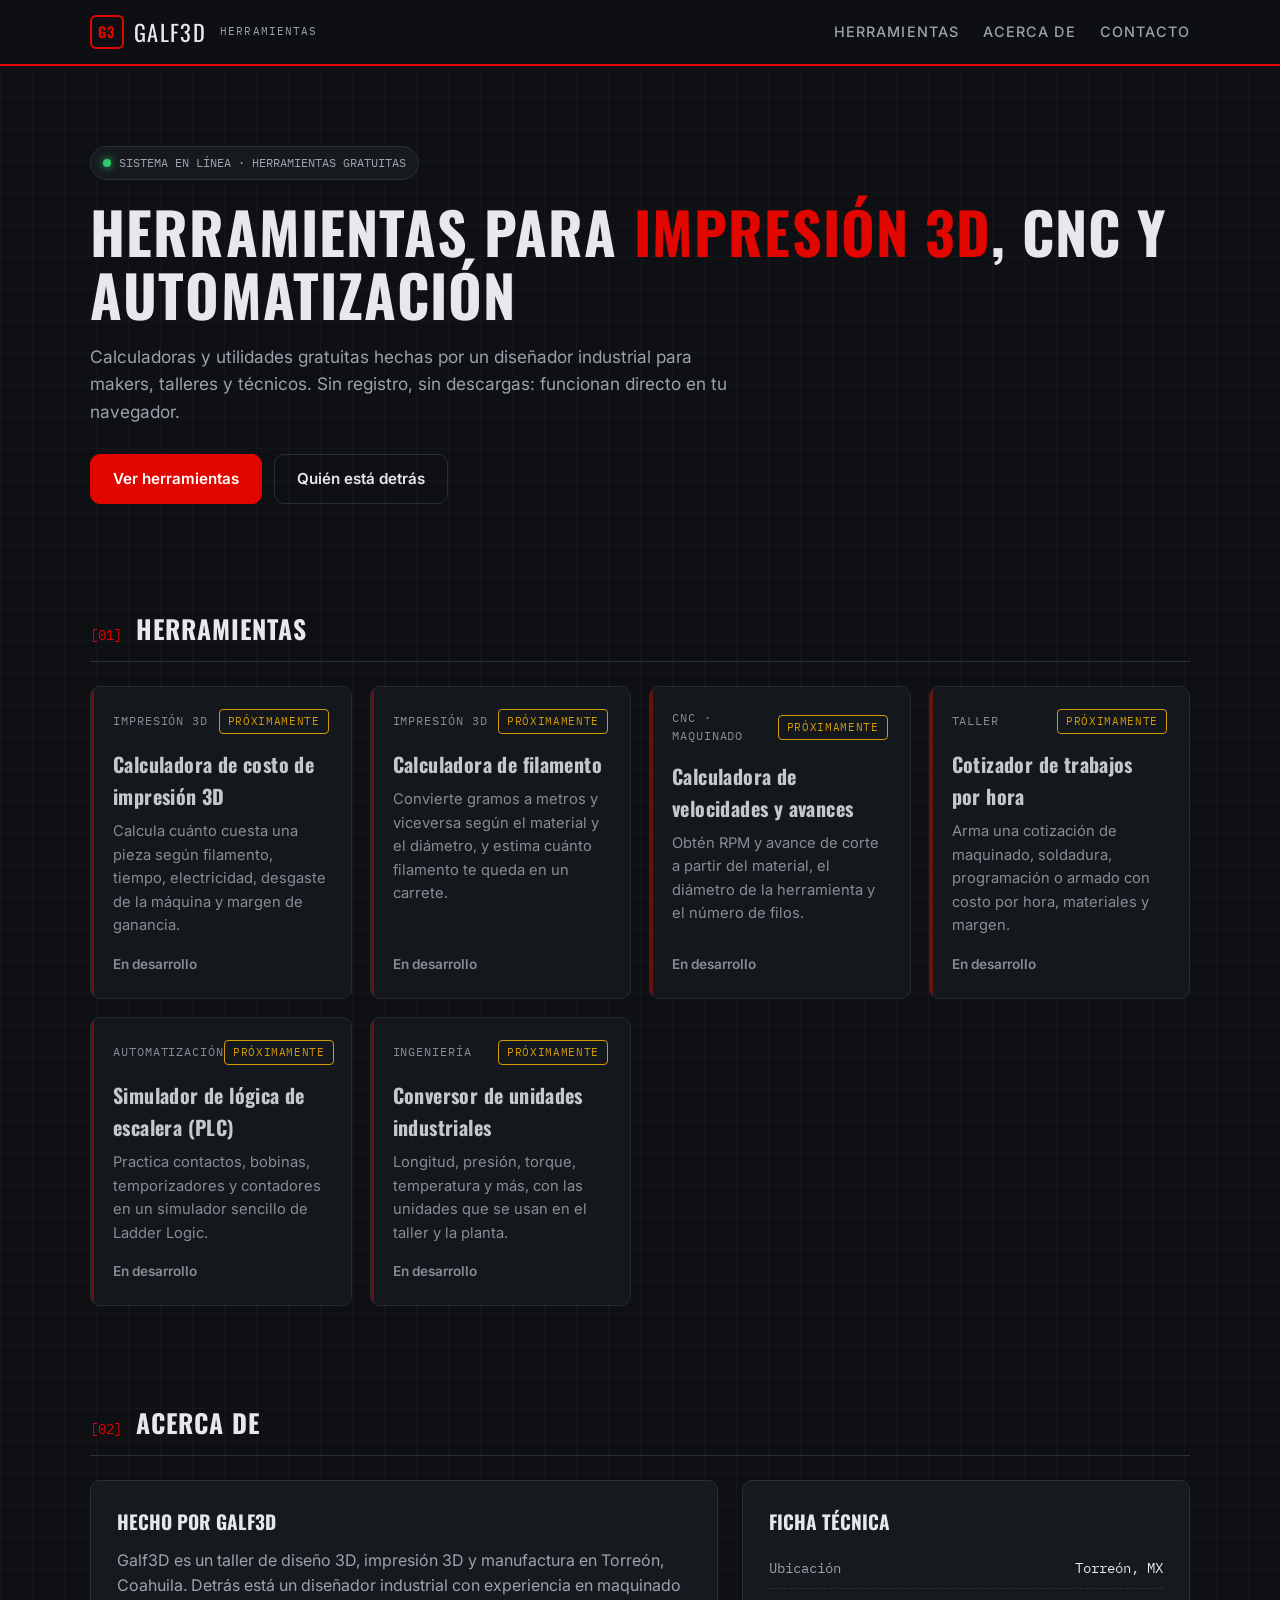
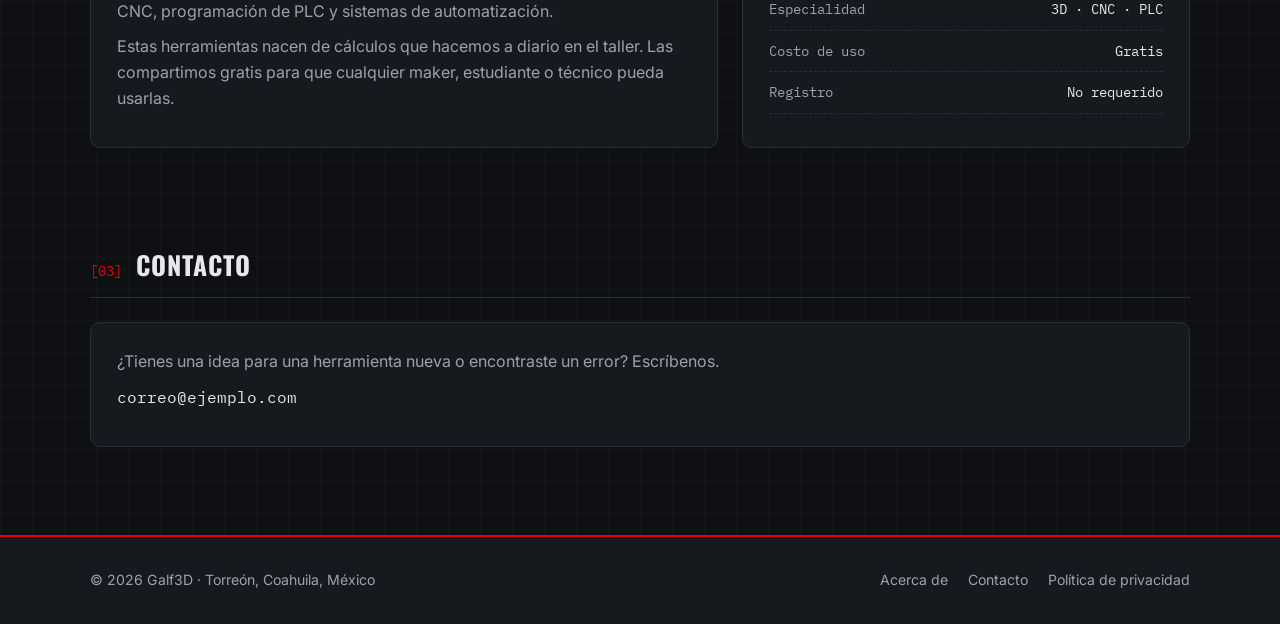
==== index.html @ 19c38a95 "Add files via upload" ====
<!DOCTYPE html>
<html lang="es">
<head>
<meta charset="UTF-8">
<meta name="viewport" content="width=device-width, initial-scale=1.0">
<title>Galf3D Herramientas | Calculadoras gratis de impresión 3D, CNC y automatización</title>
<meta name="description" content="Herramientas gratuitas en línea para impresión 3D, maquinado CNC y automatización industrial: calculadoras de costo, filamento, cotizadores y más. Hechas por Galf3D en Torreón, México.">
<meta name="keywords" content="calculadora impresión 3D, costo impresión 3D, calculadora filamento, cotizador CNC, PLC, herramientas gratis, Galf3D">
<meta name="author" content="Galf3D">
<link rel="canonical" href="https://galf3d.github.io/">
<meta property="og:title" content="Galf3D Herramientas">
<meta property="og:description" content="Calculadoras y herramientas gratuitas para impresión 3D, CNC y automatización.">
<meta property="og:type" content="website">
<meta property="og:url" content="https://galf3d.github.io/">
<link rel="preconnect" href="https://fonts.googleapis.com">
<link rel="preconnect" href="https://fonts.gstatic.com" crossorigin>
<link href="https://fonts.googleapis.com/css2?family=Oswald:wght@500;600;700&family=Inter:wght@400;500;600&family=IBM+Plex+Mono:wght@400;500&display=swap" rel="stylesheet">
<style>
  :root{
    --bg:#0e1013;
    --panel:#161a1f;
    --panel-2:#1d2229;
    --line:#2a3038;
    --text:#e6e8eb;
    --muted:#9aa3ad;
    --red:#e10600;
    --red-dim:#7a1210;
    --ok:#2ecc71;
    --warn:#f5b301;
    --radius:10px;
  }
  *{box-sizing:border-box;margin:0;padding:0}
  html{scroll-behavior:smooth}
  body{
    background:var(--bg);
    color:var(--text);
    font-family:'Inter',system-ui,sans-serif;
    line-height:1.6;
    background-image:
      linear-gradient(rgba(255,255,255,.025) 1px,transparent 1px),
      linear-gradient(90deg,rgba(255,255,255,.025) 1px,transparent 1px);
    background-size:32px 32px;
  }
  a{color:inherit;text-decoration:none}
  .wrap{max-width:1140px;margin:0 auto;padding:0 20px}

  /* ===== Header ===== */
  header{
    position:sticky;top:0;z-index:10;
    background:rgba(14,16,19,.92);
    backdrop-filter:blur(6px);
    border-bottom:2px solid var(--red);
  }
  .nav{display:flex;align-items:center;justify-content:space-between;height:64px}
  .brand{display:flex;align-items:center;gap:10px;font-family:'Oswald',sans-serif;font-size:1.4rem;letter-spacing:.06em}
  .brand-mark{
    width:34px;height:34px;border:2px solid var(--red);border-radius:6px;
    display:grid;place-items:center;font-size:.9rem;color:var(--red);font-weight:700;
  }
  .brand small{color:var(--muted);font-family:'IBM Plex Mono',monospace;font-size:.7rem;letter-spacing:.1em;margin-left:4px}
  nav ul{display:flex;gap:24px;list-style:none}
  nav a{font-size:.9rem;color:var(--muted);text-transform:uppercase;letter-spacing:.08em;font-weight:500}
  nav a:hover{color:var(--text)}

  /* ===== Hero ===== */
  .hero{padding:80px 0 56px}
  .status{
    display:inline-flex;align-items:center;gap:8px;
    font-family:'IBM Plex Mono',monospace;font-size:.78rem;color:var(--muted);
    border:1px solid var(--line);padding:6px 12px;border-radius:999px;background:var(--panel);
  }
  .led{width:8px;height:8px;border-radius:50%;background:var(--ok);box-shadow:0 0 8px var(--ok)}
  .hero h1{
    font-family:'Oswald',sans-serif;font-size:clamp(2.2rem,5vw,3.6rem);
    line-height:1.1;margin:20px 0 16px;text-transform:uppercase;letter-spacing:.02em;
  }
  .hero h1 span{color:var(--red)}
  .hero p{max-width:640px;color:var(--muted);font-size:1.08rem}
  .hero-cta{display:flex;gap:12px;margin-top:28px;flex-wrap:wrap}
  .btn{
    display:inline-block;padding:12px 22px;border-radius:var(--radius);
    font-weight:600;font-size:.95rem;border:1px solid var(--line);transition:.15s;
  }
  .btn-primary{background:var(--red);border-color:var(--red);color:#fff}
  .btn-primary:hover{background:#ff1a12}
  .btn-ghost:hover{border-color:var(--muted)}

  /* ===== Section titles ===== */
  section{padding:48px 0}
  .sec-head{display:flex;align-items:baseline;gap:14px;margin-bottom:24px;border-bottom:1px solid var(--line);padding-bottom:12px}
  .sec-head h2{font-family:'Oswald',sans-serif;font-size:1.6rem;text-transform:uppercase;letter-spacing:.04em}
  .sec-head .code{font-family:'IBM Plex Mono',monospace;color:var(--red);font-size:.85rem}

  /* ===== Tool grid ===== */
  .grid{display:grid;grid-template-columns:repeat(auto-fill,minmax(260px,1fr));gap:18px}
  .card{
    background:var(--panel);border:1px solid var(--line);border-radius:var(--radius);
    padding:22px;position:relative;overflow:hidden;transition:.15s;display:flex;flex-direction:column;
  }
  .card::before{content:"";position:absolute;left:0;top:0;bottom:0;width:3px;background:var(--red-dim)}
  .card:hover{border-color:#3a424c;transform:translateY(-2px)}
  .card:hover::before{background:var(--red)}
  .card-top{display:flex;justify-content:space-between;align-items:center;margin-bottom:14px}
  .tag{font-family:'IBM Plex Mono',monospace;font-size:.72rem;color:var(--muted);letter-spacing:.08em}
  .badge{
    font-family:'IBM Plex Mono',monospace;font-size:.68rem;padding:3px 8px;border-radius:4px;
    border:1px solid var(--warn);color:var(--warn);text-transform:uppercase;letter-spacing:.06em;
  }
  .badge.live{border-color:var(--ok);color:var(--ok)}
  .card h3{font-family:'Oswald',sans-serif;font-size:1.25rem;letter-spacing:.02em;margin-bottom:8px}
  .card p{color:var(--muted);font-size:.92rem;flex:1}
  .card .go{margin-top:16px;font-size:.85rem;font-weight:600;color:var(--muted)}
  .card.soon{opacity:.85}

  /* ===== About ===== */
  .about{display:grid;grid-template-columns:1.4fr 1fr;gap:24px}
  .panel{background:var(--panel);border:1px solid var(--line);border-radius:var(--radius);padding:26px}
  .panel h3{font-family:'Oswald',sans-serif;font-size:1.2rem;text-transform:uppercase;margin-bottom:10px}
  .panel p{color:var(--muted);margin-bottom:10px}
  .specs{list-style:none;font-family:'IBM Plex Mono',monospace;font-size:.88rem}
  .specs li{display:flex;justify-content:space-between;padding:9px 0;border-bottom:1px dashed var(--line)}
  .specs li span:first-child{color:var(--muted)}
  .specs li span:last-child{color:var(--text)}

  /* ===== Footer ===== */
  footer{border-top:2px solid var(--red);margin-top:40px;padding:32px 0;background:var(--panel)}
  .foot{display:flex;justify-content:space-between;gap:20px;flex-wrap:wrap;font-size:.88rem;color:var(--muted)}
  .foot ul{display:flex;gap:20px;list-style:none;flex-wrap:wrap}
  .foot a:hover{color:var(--text)}

  @media (max-width:760px){
    nav ul{display:none}
    .about{grid-template-columns:1fr}
    .hero{padding:56px 0 40px}
  }
</style>
</head>
<body>

<header>
  <div class="wrap nav">
    <a href="/" class="brand"><span class="brand-mark">G3</span>GALF3D <small>HERRAMIENTAS</small></a>
    <nav>
      <ul>
        <li><a href="#herramientas">Herramientas</a></li>
        <li><a href="#acerca">Acerca de</a></li>
        <li><a href="#contacto">Contacto</a></li>
      </ul>
    </nav>
  </div>
</header>

<main>
  <!-- ===== HERO ===== -->
  <section class="hero">
    <div class="wrap">
      <span class="status"><span class="led"></span>SISTEMA EN LÍNEA · HERRAMIENTAS GRATUITAS</span>
      <h1>Herramientas para <span>impresión 3D</span>, CNC y automatización</h1>
      <p>Calculadoras y utilidades gratuitas hechas por un diseñador industrial para makers, talleres y técnicos. Sin registro, sin descargas: funcionan directo en tu navegador.</p>
      <div class="hero-cta">
        <a href="#herramientas" class="btn btn-primary">Ver herramientas</a>
        <a href="#acerca" class="btn btn-ghost">Quién está detrás</a>
      </div>
    </div>
  </section>

  <!-- ===== TOOLS ===== -->
  <section id="herramientas">
    <div class="wrap">
      <div class="sec-head"><span class="code">[01]</span><h2>Herramientas</h2></div>
      <div class="grid">

        <article class="card soon">
          <div class="card-top"><span class="tag">IMPRESIÓN 3D</span><span class="badge">Próximamente</span></div>
          <h3>Calculadora de costo de impresión 3D</h3>
          <p>Calcula cuánto cuesta una pieza según filamento, tiempo, electricidad, desgaste de la máquina y margen de ganancia.</p>
          <span class="go">En desarrollo</span>
        </article>

        <article class="card soon">
          <div class="card-top"><span class="tag">IMPRESIÓN 3D</span><span class="badge">Próximamente</span></div>
          <h3>Calculadora de filamento</h3>
          <p>Convierte gramos a metros y viceversa según el material y el diámetro, y estima cuánto filamento te queda en un carrete.</p>
          <span class="go">En desarrollo</span>
        </article>

        <article class="card soon">
          <div class="card-top"><span class="tag">CNC · MAQUINADO</span><span class="badge">Próximamente</span></div>
          <h3>Calculadora de velocidades y avances</h3>
          <p>Obtén RPM y avance de corte a partir del material, el diámetro de la herramienta y el número de filos.</p>
          <span class="go">En desarrollo</span>
        </article>

        <article class="card soon">
          <div class="card-top"><span class="tag">TALLER</span><span class="badge">Próximamente</span></div>
          <h3>Cotizador de trabajos por hora</h3>
          <p>Arma una cotización de maquinado, soldadura, programación o armado con costo por hora, materiales y margen.</p>
          <span class="go">En desarrollo</span>
        </article>

        <article class="card soon">
          <div class="card-top"><span class="tag">AUTOMATIZACIÓN</span><span class="badge">Próximamente</span></div>
          <h3>Simulador de lógica de escalera (PLC)</h3>
          <p>Practica contactos, bobinas, temporizadores y contadores en un simulador sencillo de Ladder Logic.</p>
          <span class="go">En desarrollo</span>
        </article>

        <article class="card soon">
          <div class="card-top"><span class="tag">INGENIERÍA</span><span class="badge">Próximamente</span></div>
          <h3>Conversor de unidades industriales</h3>
          <p>Longitud, presión, torque, temperatura y más, con las unidades que se usan en el taller y la planta.</p>
          <span class="go">En desarrollo</span>
        </article>

      </div>
    </div>
  </section>

  <!-- ===== ABOUT ===== -->
  <section id="acerca">
    <div class="wrap">
      <div class="sec-head"><span class="code">[02]</span><h2>Acerca de</h2></div>
      <div class="about">
        <div class="panel">
          <h3>Hecho por Galf3D</h3>
          <p>Galf3D es un taller de diseño 3D, impresión 3D y manufactura en Torreón, Coahuila. Detrás está un diseñador industrial con experiencia en maquinado CNC, programación de PLC y sistemas de automatización.</p>
          <p>Estas herramientas nacen de cálculos que hacemos a diario en el taller. Las compartimos gratis para que cualquier maker, estudiante o técnico pueda usarlas.</p>
        </div>
        <div class="panel">
          <h3>Ficha técnica</h3>
          <ul class="specs">
            <li><span>Ubicación</span><span>Torreón, MX</span></li>
            <li><span>Especialidad</span><span>3D · CNC · PLC</span></li>
            <li><span>Costo de uso</span><span>Gratis</span></li>
            <li><span>Registro</span><span>No requerido</span></li>
          </ul>
        </div>
      </div>
    </div>
  </section>

  <!-- ===== CONTACT ===== -->
  <section id="contacto">
    <div class="wrap">
      <div class="sec-head"><span class="code">[03]</span><h2>Contacto</h2></div>
      <div class="panel">
        <p>¿Tienes una idea para una herramienta nueva o encontraste un error? Escríbenos.</p>
        <!-- REEMPLAZAR: pon aquí tu correo de contacto y el enlace a tu canal de YouTube -->
        <p style="font-family:'IBM Plex Mono',monospace;color:var(--text)">correo@ejemplo.com</p>
      </div>
    </div>
  </section>
</main>

<footer>
  <div class="wrap foot">
    <span>© 2026 Galf3D · Torreón, Coahuila, México</span>
    <ul>
      <li><a href="#acerca">Acerca de</a></li>
      <li><a href="#contacto">Contacto</a></li>
      <li><a href="#">Política de privacidad</a></li>
    </ul>
  </div>
</footer>

</body>
</html>
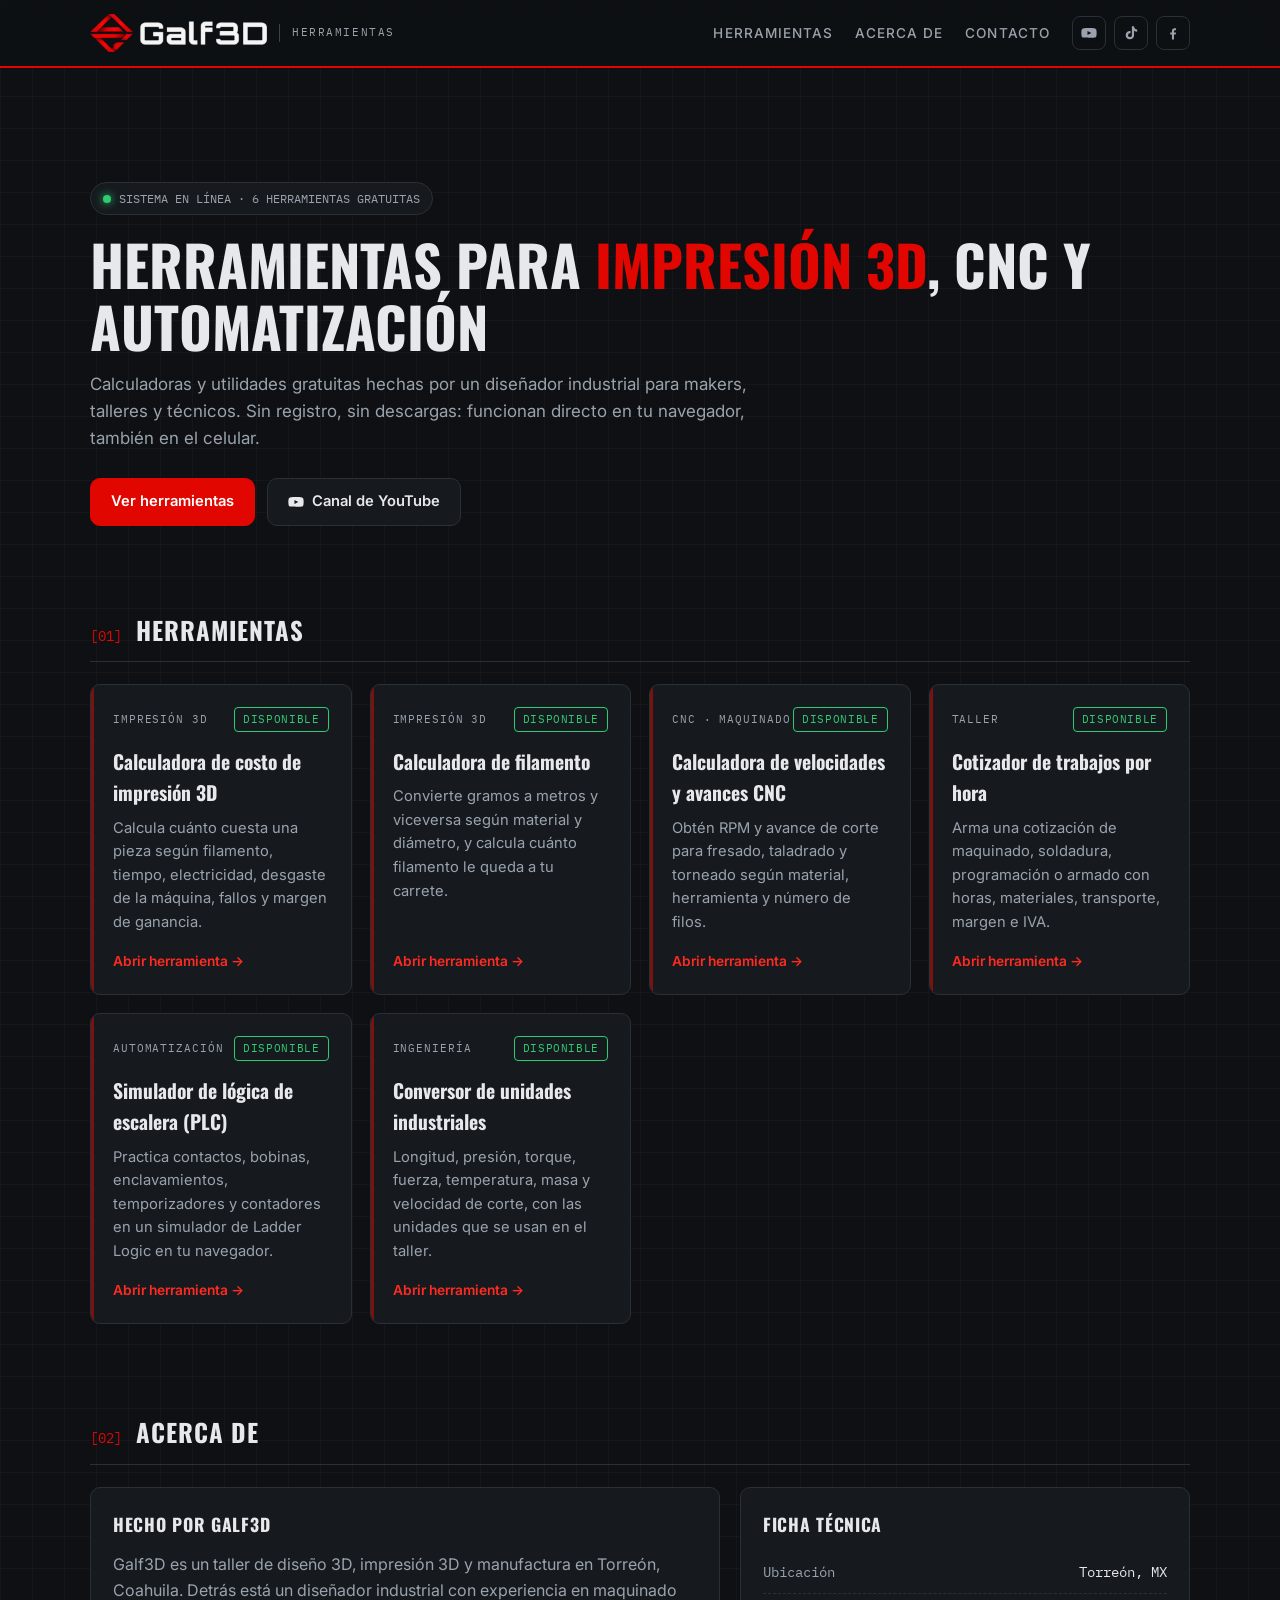
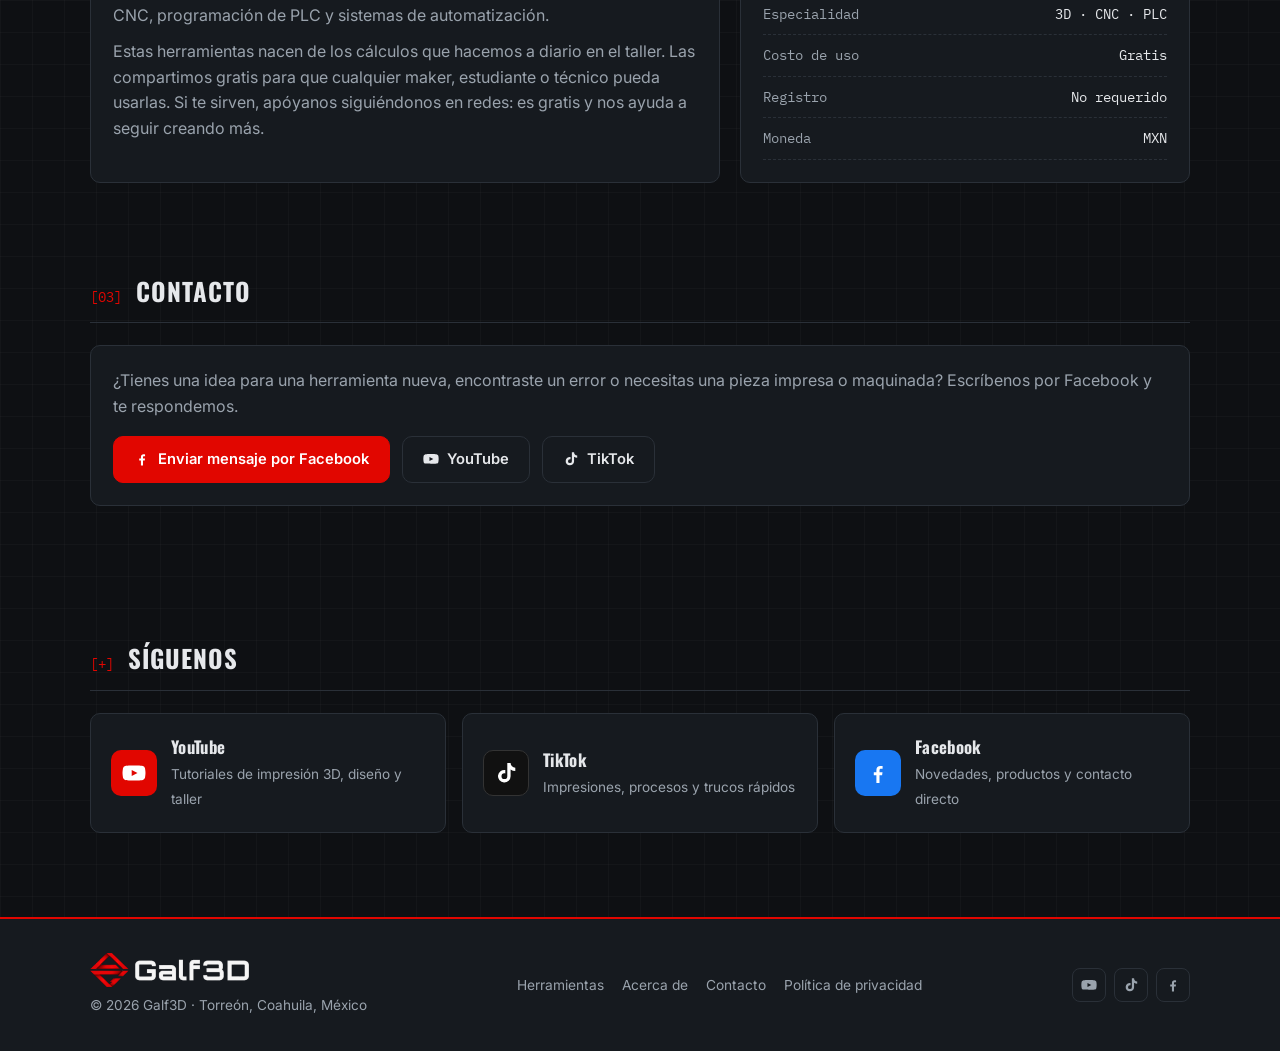
==== commit 5ab0b5d2: "Add files via upload" ====
--- a/index.html
+++ b/index.html
@@ -4,264 +4,1100 @@
 <meta charset="UTF-8">
 <meta name="viewport" content="width=device-width, initial-scale=1.0">
 <title>Galf3D Herramientas | Calculadoras gratis de impresión 3D, CNC y automatización</title>
-<meta name="description" content="Herramientas gratuitas en línea para impresión 3D, maquinado CNC y automatización industrial: calculadoras de costo, filamento, cotizadores y más. Hechas por Galf3D en Torreón, México.">
-<meta name="keywords" content="calculadora impresión 3D, costo impresión 3D, calculadora filamento, cotizador CNC, PLC, herramientas gratis, Galf3D">
-<meta name="author" content="Galf3D">
+<meta name="description" content="Herramientas gratuitas en línea para impresión 3D, maquinado CNC y automatización: costo de impresión, filamento, velocidades y avances, cotizador, simulador PLC y conversor de unidades.">
 <link rel="canonical" href="https://galf3d.github.io/">
 <meta property="og:title" content="Galf3D Herramientas">
-<meta property="og:description" content="Calculadoras y herramientas gratuitas para impresión 3D, CNC y automatización.">
+<meta property="og:description" content="Calculadoras gratuitas de impresión 3D, CNC y automatización.">
 <meta property="og:type" content="website">
-<meta property="og:url" content="https://galf3d.github.io/">
-<link rel="preconnect" href="https://fonts.googleapis.com">
-<link rel="preconnect" href="https://fonts.gstatic.com" crossorigin>
+<meta name="theme-color" content="#0e1013">
+<link rel="icon" type="image/png" href="[data-uri]">
+<link rel="apple-touch-icon" href="[data-uri]">
+<link rel="preconnect" href="https://fonts.googleapis.com"><link rel="preconnect" href="https://fonts.gstatic.com" crossorigin>
 <link href="https://fonts.googleapis.com/css2?family=Oswald:wght@500;600;700&family=Inter:wght@400;500;600&family=IBM+Plex+Mono:wght@400;500&display=swap" rel="stylesheet">
-<style>
-  :root{
-    --bg:#0e1013;
-    --panel:#161a1f;
-    --panel-2:#1d2229;
-    --line:#2a3038;
-    --text:#e6e8eb;
-    --muted:#9aa3ad;
-    --red:#e10600;
-    --red-dim:#7a1210;
-    --ok:#2ecc71;
-    --warn:#f5b301;
-    --radius:10px;
+<style>/* ===== Galf3D Herramientas — estilos compartidos ===== */
+:root{
+  --bg:#0e1013;
+  --panel:#161a1f;
+  --panel-2:#1d2229;
+  --panel-3:#242a32;
+  --line:#2a3038;
+  --line-2:#3a424c;
+  --text:#e6e8eb;
+  --muted:#9aa3ad;
+  --red:#e10600;
+  --red-2:#ff2a20;
+  --red-dim:#7a1210;
+  --ok:#2ecc71;
+  --warn:#f5b301;
+  --radius:10px;
+  --mono:'IBM Plex Mono',ui-monospace,monospace;
+  --display:'Oswald',sans-serif;
+}
+*{box-sizing:border-box;margin:0;padding:0}
+html{scroll-behavior:smooth}
+body{
+  background:var(--bg);color:var(--text);
+  font-family:'Inter',system-ui,sans-serif;line-height:1.6;
+  background-image:
+    linear-gradient(rgba(255,255,255,.025) 1px,transparent 1px),
+    linear-gradient(90deg,rgba(255,255,255,.025) 1px,transparent 1px);
+  background-size:32px 32px;
+}
+a{color:inherit;text-decoration:none}
+img{max-width:100%;display:block}
+.wrap{max-width:1140px;margin:0 auto;padding:0 20px}
+.mono{font-family:var(--mono)}
+::selection{background:var(--red);color:#fff}
+:focus-visible{outline:2px solid var(--red);outline-offset:2px}
+
+/* ===== Header ===== */
+header.site{
+  position:sticky;top:0;z-index:20;
+  background:rgba(14,16,19,.94);backdrop-filter:blur(6px);
+  border-bottom:2px solid var(--red);
+}
+.nav{display:flex;align-items:center;justify-content:space-between;height:66px;gap:16px}
+.brand{display:flex;align-items:center;gap:12px}
+.brand img{height:42px;width:auto}
+.brand .sub{font-family:var(--mono);font-size:.68rem;color:var(--muted);letter-spacing:.14em;border-left:1px solid var(--line-2);padding-left:12px}
+.nav-links{display:flex;align-items:center;gap:22px;list-style:none}
+.nav-links a{font-size:.85rem;color:var(--muted);text-transform:uppercase;letter-spacing:.08em;font-weight:500}
+.nav-links a:hover,.nav-links a.on{color:var(--text)}
+.nav-social{display:flex;gap:8px}
+.soc{
+  width:34px;height:34px;border-radius:8px;border:1px solid var(--line);
+  display:grid;place-items:center;color:var(--muted);transition:.15s;
+}
+.soc:hover{color:#fff;border-color:var(--red);background:var(--red)}
+.soc svg{width:16px;height:16px}
+.burger{display:none;background:none;border:1px solid var(--line);border-radius:8px;width:38px;height:38px;color:var(--text);cursor:pointer}
+@media (max-width:820px){
+  .burger{display:grid;place-items:center}
+  .nav-links{
+    display:none;position:absolute;top:66px;left:0;right:0;flex-direction:column;align-items:flex-start;
+    background:var(--panel);border-bottom:2px solid var(--red);padding:18px 20px;gap:16px;
   }
-  *{box-sizing:border-box;margin:0;padding:0}
-  html{scroll-behavior:smooth}
-  body{
-    background:var(--bg);
-    color:var(--text);
-    font-family:'Inter',system-ui,sans-serif;
-    line-height:1.6;
-    background-image:
-      linear-gradient(rgba(255,255,255,.025) 1px,transparent 1px),
-      linear-gradient(90deg,rgba(255,255,255,.025) 1px,transparent 1px);
-    background-size:32px 32px;
-  }
-  a{color:inherit;text-decoration:none}
-  .wrap{max-width:1140px;margin:0 auto;padding:0 20px}
-
-  /* ===== Header ===== */
-  header{
-    position:sticky;top:0;z-index:10;
-    background:rgba(14,16,19,.92);
-    backdrop-filter:blur(6px);
-    border-bottom:2px solid var(--red);
-  }
-  .nav{display:flex;align-items:center;justify-content:space-between;height:64px}
-  .brand{display:flex;align-items:center;gap:10px;font-family:'Oswald',sans-serif;font-size:1.4rem;letter-spacing:.06em}
-  .brand-mark{
-    width:34px;height:34px;border:2px solid var(--red);border-radius:6px;
-    display:grid;place-items:center;font-size:.9rem;color:var(--red);font-weight:700;
-  }
-  .brand small{color:var(--muted);font-family:'IBM Plex Mono',monospace;font-size:.7rem;letter-spacing:.1em;margin-left:4px}
-  nav ul{display:flex;gap:24px;list-style:none}
-  nav a{font-size:.9rem;color:var(--muted);text-transform:uppercase;letter-spacing:.08em;font-weight:500}
-  nav a:hover{color:var(--text)}
-
-  /* ===== Hero ===== */
-  .hero{padding:80px 0 56px}
-  .status{
-    display:inline-flex;align-items:center;gap:8px;
-    font-family:'IBM Plex Mono',monospace;font-size:.78rem;color:var(--muted);
-    border:1px solid var(--line);padding:6px 12px;border-radius:999px;background:var(--panel);
-  }
-  .led{width:8px;height:8px;border-radius:50%;background:var(--ok);box-shadow:0 0 8px var(--ok)}
-  .hero h1{
-    font-family:'Oswald',sans-serif;font-size:clamp(2.2rem,5vw,3.6rem);
-    line-height:1.1;margin:20px 0 16px;text-transform:uppercase;letter-spacing:.02em;
-  }
-  .hero h1 span{color:var(--red)}
-  .hero p{max-width:640px;color:var(--muted);font-size:1.08rem}
-  .hero-cta{display:flex;gap:12px;margin-top:28px;flex-wrap:wrap}
-  .btn{
-    display:inline-block;padding:12px 22px;border-radius:var(--radius);
-    font-weight:600;font-size:.95rem;border:1px solid var(--line);transition:.15s;
-  }
-  .btn-primary{background:var(--red);border-color:var(--red);color:#fff}
-  .btn-primary:hover{background:#ff1a12}
-  .btn-ghost:hover{border-color:var(--muted)}
-
-  /* ===== Section titles ===== */
-  section{padding:48px 0}
-  .sec-head{display:flex;align-items:baseline;gap:14px;margin-bottom:24px;border-bottom:1px solid var(--line);padding-bottom:12px}
-  .sec-head h2{font-family:'Oswald',sans-serif;font-size:1.6rem;text-transform:uppercase;letter-spacing:.04em}
-  .sec-head .code{font-family:'IBM Plex Mono',monospace;color:var(--red);font-size:.85rem}
-
-  /* ===== Tool grid ===== */
-  .grid{display:grid;grid-template-columns:repeat(auto-fill,minmax(260px,1fr));gap:18px}
-  .card{
-    background:var(--panel);border:1px solid var(--line);border-radius:var(--radius);
-    padding:22px;position:relative;overflow:hidden;transition:.15s;display:flex;flex-direction:column;
-  }
-  .card::before{content:"";position:absolute;left:0;top:0;bottom:0;width:3px;background:var(--red-dim)}
-  .card:hover{border-color:#3a424c;transform:translateY(-2px)}
-  .card:hover::before{background:var(--red)}
-  .card-top{display:flex;justify-content:space-between;align-items:center;margin-bottom:14px}
-  .tag{font-family:'IBM Plex Mono',monospace;font-size:.72rem;color:var(--muted);letter-spacing:.08em}
-  .badge{
-    font-family:'IBM Plex Mono',monospace;font-size:.68rem;padding:3px 8px;border-radius:4px;
-    border:1px solid var(--warn);color:var(--warn);text-transform:uppercase;letter-spacing:.06em;
-  }
-  .badge.live{border-color:var(--ok);color:var(--ok)}
-  .card h3{font-family:'Oswald',sans-serif;font-size:1.25rem;letter-spacing:.02em;margin-bottom:8px}
-  .card p{color:var(--muted);font-size:.92rem;flex:1}
-  .card .go{margin-top:16px;font-size:.85rem;font-weight:600;color:var(--muted)}
-  .card.soon{opacity:.85}
-
-  /* ===== About ===== */
-  .about{display:grid;grid-template-columns:1.4fr 1fr;gap:24px}
-  .panel{background:var(--panel);border:1px solid var(--line);border-radius:var(--radius);padding:26px}
-  .panel h3{font-family:'Oswald',sans-serif;font-size:1.2rem;text-transform:uppercase;margin-bottom:10px}
-  .panel p{color:var(--muted);margin-bottom:10px}
-  .specs{list-style:none;font-family:'IBM Plex Mono',monospace;font-size:.88rem}
-  .specs li{display:flex;justify-content:space-between;padding:9px 0;border-bottom:1px dashed var(--line)}
-  .specs li span:first-child{color:var(--muted)}
-  .specs li span:last-child{color:var(--text)}
-
-  /* ===== Footer ===== */
-  footer{border-top:2px solid var(--red);margin-top:40px;padding:32px 0;background:var(--panel)}
-  .foot{display:flex;justify-content:space-between;gap:20px;flex-wrap:wrap;font-size:.88rem;color:var(--muted)}
-  .foot ul{display:flex;gap:20px;list-style:none;flex-wrap:wrap}
-  .foot a:hover{color:var(--text)}
-
-  @media (max-width:760px){
-    nav ul{display:none}
-    .about{grid-template-columns:1fr}
-    .hero{padding:56px 0 40px}
-  }
+  .nav-links.open{display:flex}
+  .brand .sub{display:none}
+}
+
+/* ===== Botones ===== */
+.btn{
+  display:inline-flex;align-items:center;gap:8px;padding:11px 20px;border-radius:var(--radius);
+  font-weight:600;font-size:.92rem;border:1px solid var(--line);background:var(--panel);
+  color:var(--text);cursor:pointer;transition:.15s;font-family:inherit;
+}
+.btn:hover{border-color:var(--muted)}
+.btn-primary{background:var(--red);border-color:var(--red);color:#fff}
+.btn-primary:hover{background:var(--red-2);border-color:var(--red-2)}
+.btn-sm{padding:7px 12px;font-size:.82rem}
+.btn svg{width:16px;height:16px}
+
+/* ===== Secciones ===== */
+section{padding:44px 0}
+.sec-head{display:flex;align-items:baseline;gap:14px;margin-bottom:22px;border-bottom:1px solid var(--line);padding-bottom:12px}
+.sec-head h2{font-family:var(--display);font-size:1.55rem;text-transform:uppercase;letter-spacing:.04em}
+.sec-head .code{font-family:var(--mono);color:var(--red);font-size:.85rem}
+.status{
+  display:inline-flex;align-items:center;gap:8px;font-family:var(--mono);font-size:.76rem;color:var(--muted);
+  border:1px solid var(--line);padding:6px 12px;border-radius:999px;background:var(--panel);
+}
+.led{width:8px;height:8px;border-radius:50%;background:var(--ok);box-shadow:0 0 8px var(--ok)}
+
+/* ===== Hero ===== */
+.hero{padding:70px 0 40px}
+.hero h1{font-family:var(--display);font-size:clamp(2.1rem,5vw,3.5rem);line-height:1.1;margin:18px 0 14px;text-transform:uppercase}
+.hero h1 span{color:var(--red)}
+.hero p{max-width:660px;color:var(--muted);font-size:1.06rem}
+.hero-cta{display:flex;gap:12px;margin-top:26px;flex-wrap:wrap}
+
+/* ===== Tarjetas de herramientas ===== */
+.grid{display:grid;grid-template-columns:repeat(auto-fill,minmax(260px,1fr));gap:18px}
+.card{
+  background:var(--panel);border:1px solid var(--line);border-radius:var(--radius);padding:22px;
+  position:relative;overflow:hidden;transition:.15s;display:flex;flex-direction:column;
+}
+.card::before{content:"";position:absolute;left:0;top:0;bottom:0;width:3px;background:var(--red-dim)}
+.card:hover{border-color:var(--line-2);transform:translateY(-2px)}
+.card:hover::before{background:var(--red)}
+.card-top{display:flex;justify-content:space-between;align-items:center;margin-bottom:14px}
+.tag{font-family:var(--mono);font-size:.7rem;color:var(--muted);letter-spacing:.08em}
+.badge{font-family:var(--mono);font-size:.66rem;padding:3px 8px;border-radius:4px;border:1px solid var(--ok);color:var(--ok);text-transform:uppercase;letter-spacing:.06em}
+.card h3{font-family:var(--display);font-size:1.22rem;margin-bottom:8px}
+.card p{color:var(--muted);font-size:.92rem;flex:1}
+.card .go{margin-top:16px;font-size:.86rem;font-weight:600;color:var(--red-2)}
+
+/* ===== Página de herramienta ===== */
+.crumbs{font-family:var(--mono);font-size:.76rem;color:var(--muted);padding-top:26px}
+.crumbs a:hover{color:var(--text)}
+.tool-head{padding:14px 0 22px}
+.tool-head h1{font-family:var(--display);font-size:clamp(1.8rem,4vw,2.6rem);text-transform:uppercase;line-height:1.15}
+.tool-head p{color:var(--muted);max-width:760px;margin-top:10px}
+.tool{display:grid;grid-template-columns:1.1fr 1fr;gap:20px;align-items:start}
+.tool>*{min-width:0}
+@media (max-width:880px){.tool{grid-template-columns:1fr}}
+.panel{background:var(--panel);border:1px solid var(--line);border-radius:var(--radius);padding:22px}
+.panel h2,.panel h3{font-family:var(--display);font-size:1.1rem;text-transform:uppercase;letter-spacing:.04em;margin-bottom:14px}
+.panel-title{display:flex;justify-content:space-between;align-items:center;margin-bottom:14px}
+.panel-title h2{margin:0}
+.fields{display:grid;grid-template-columns:1fr 1fr;gap:14px}
+.fields .full{grid-column:1/-1}
+@media (max-width:520px){.fields{grid-template-columns:1fr}}
+label{display:block;font-family:var(--mono);font-size:.7rem;color:var(--muted);text-transform:uppercase;letter-spacing:.06em;margin-bottom:6px}
+input,select,textarea{
+  width:100%;background:var(--bg);border:1px solid var(--line);color:var(--text);
+  padding:10px 12px;border-radius:8px;font-family:var(--mono);font-size:.95rem;
+}
+input:focus,select:focus,textarea:focus{outline:none;border-color:var(--red)}
+.unit-in{position:relative}
+.unit-in span{position:absolute;right:10px;top:50%;transform:translateY(-50%);font-family:var(--mono);font-size:.75rem;color:var(--muted);pointer-events:none}
+.unit-in input{padding-right:48px}
+.group-title{grid-column:1/-1;font-family:var(--mono);font-size:.72rem;color:var(--red-2);letter-spacing:.1em;text-transform:uppercase;border-top:1px dashed var(--line);padding-top:12px;margin-top:4px}
+.group-title:first-child{border-top:none;padding-top:0;margin-top:0}
+
+/* Resultados */
+.readout{background:#0a0c0e;border:1px solid var(--line);border-radius:8px;padding:16px;margin-bottom:14px}
+.readout .lbl{font-family:var(--mono);font-size:.7rem;color:var(--muted);text-transform:uppercase;letter-spacing:.08em}
+.readout .big{font-family:var(--mono);font-size:2rem;color:var(--text);line-height:1.2;margin-top:4px}
+.readout .big.red{color:var(--red-2)}
+.readout .small{font-family:var(--mono);font-size:.8rem;color:var(--muted);margin-top:2px}
+.rows{list-style:none;font-family:var(--mono);font-size:.88rem}
+.rows li{display:flex;justify-content:space-between;gap:12px;padding:8px 0;border-bottom:1px dashed var(--line)}
+.rows li span:first-child{color:var(--muted)}
+.rows li.total{border-bottom:none;border-top:1px solid var(--line-2);margin-top:6px;padding-top:10px;font-weight:500}
+.bars{margin-top:16px}
+.bar{display:grid;grid-template-columns:110px 1fr 54px;gap:10px;align-items:center;font-family:var(--mono);font-size:.74rem;color:var(--muted);margin-bottom:8px}
+.bar .track{height:10px;background:var(--panel-3);border-radius:5px;overflow:hidden}
+.bar .fill{height:100%;background:var(--red);border-radius:5px;transition:width .25s}
+.bar .pct{text-align:right}
+.note{font-size:.82rem;color:var(--muted);margin-top:12px}
+.warn{color:var(--warn)}
+
+/* Guía (texto SEO) */
+.guide{max-width:820px}
+.guide h2{font-family:var(--display);font-size:1.45rem;text-transform:uppercase;margin:30px 0 10px}
+.guide h3{font-family:var(--display);font-size:1.1rem;margin:20px 0 8px}
+.guide p,.guide li{color:#c9ced4;margin-bottom:10px}
+.guide ul,.guide ol{padding-left:22px;margin-bottom:12px}
+.guide code,.formula{font-family:var(--mono);background:var(--panel-2);border:1px solid var(--line);border-radius:6px;padding:2px 7px;font-size:.88rem;color:var(--text)}
+.formula{display:block;padding:12px 14px;margin:10px 0 14px;overflow-x:auto}
+.guide table{width:100%;border-collapse:collapse;font-family:var(--mono);font-size:.85rem;margin:10px 0 16px}
+.guide th,.guide td{border:1px solid var(--line);padding:8px 10px;text-align:left}
+.guide th{background:var(--panel-2);color:var(--muted);font-weight:500}
+details.faq{background:var(--panel);border:1px solid var(--line);border-radius:8px;padding:12px 16px;margin-bottom:10px}
+details.faq summary{cursor:pointer;font-weight:600}
+details.faq p{margin:10px 0 0}
+
+/* Bloque de video / redes */
+.cta-video{
+  display:grid;grid-template-columns:auto 1fr auto;gap:18px;align-items:center;
+  background:linear-gradient(120deg,#1a0605,var(--panel));border:1px solid var(--red-dim);border-radius:var(--radius);padding:22px;margin:30px 0;
+}
+.cta-video .ic{width:52px;height:52px;border-radius:12px;background:var(--red);display:grid;place-items:center}
+.cta-video .ic svg{width:26px;height:26px;color:#fff}
+.cta-video h3{font-family:var(--display);font-size:1.15rem;text-transform:uppercase}
+.cta-video p{color:var(--muted);font-size:.9rem}
+@media (max-width:640px){.cta-video{grid-template-columns:1fr}}
+
+.follow{display:grid;grid-template-columns:repeat(3,1fr);gap:16px}
+@media (max-width:720px){.follow{grid-template-columns:1fr}}
+.follow a{
+  background:var(--panel);border:1px solid var(--line);border-radius:var(--radius);padding:20px;
+  display:flex;gap:14px;align-items:center;transition:.15s;
+}
+.follow a:hover{border-color:var(--red);transform:translateY(-2px)}
+.follow .ico{width:46px;height:46px;border-radius:10px;display:grid;place-items:center;flex-shrink:0}
+.follow .ico svg{width:24px;height:24px;color:#fff}
+.follow .yt{background:#e10600}.follow .tt{background:#111;border:1px solid #333}.follow .fb{background:#1877f2}
+.follow strong{display:block;font-family:var(--display);font-size:1.05rem;letter-spacing:.02em}
+.follow span{color:var(--muted);font-size:.85rem}
+
+.related{display:grid;grid-template-columns:repeat(auto-fill,minmax(220px,1fr));gap:12px}
+.related a{background:var(--panel);border:1px solid var(--line);border-radius:8px;padding:14px 16px;font-weight:600;font-size:.92rem;transition:.15s}
+.related a:hover{border-color:var(--red)}
+.related a small{display:block;font-family:var(--mono);font-size:.68rem;color:var(--muted);font-weight:400;letter-spacing:.06em}
+
+/* Acerca */
+.about{display:grid;grid-template-columns:1.4fr 1fr;gap:20px}
+@media (max-width:760px){.about{grid-template-columns:1fr}}
+.specs{list-style:none;font-family:var(--mono);font-size:.88rem}
+.specs li{display:flex;justify-content:space-between;padding:9px 0;border-bottom:1px dashed var(--line)}
+.specs li span:first-child{color:var(--muted)}
+
+/* Footer */
+footer.site{border-top:2px solid var(--red);margin-top:40px;padding:34px 0;background:var(--panel)}
+.foot{display:flex;justify-content:space-between;gap:24px;flex-wrap:wrap;align-items:center}
+.foot img{height:36px}
+.foot p{color:var(--muted);font-size:.85rem;margin-top:8px}
+.foot ul{display:flex;gap:18px;list-style:none;flex-wrap:wrap;font-size:.86rem;color:var(--muted)}
+.foot ul a:hover{color:var(--text)}
+
+/* Tablas de datos de herramientas */
+.tbl{width:100%;border-collapse:collapse;font-family:var(--mono);font-size:.82rem}
+.tbl th,.tbl td{border-bottom:1px solid var(--line);padding:7px 8px;text-align:left}
+.tbl th{color:var(--muted);font-weight:500;font-size:.7rem;text-transform:uppercase;letter-spacing:.06em}
+.tbl input{padding:7px 8px;font-size:.85rem}
+.icon-btn{background:none;border:1px solid var(--line);color:var(--muted);border-radius:6px;width:30px;height:30px;cursor:pointer}
+.icon-btn:hover{color:#fff;border-color:var(--red);background:var(--red)}
+.state{display:inline-flex;align-items:center;gap:6px;font-family:var(--mono);font-size:.72rem;color:var(--muted)}
+.state .dot{width:8px;height:8px;border-radius:50%;background:var(--ok)}
+.state.dirty .dot{background:var(--warn)}
+.toggle-row{display:flex;gap:8px;flex-wrap:wrap}
+.chip{padding:7px 12px;border-radius:999px;border:1px solid var(--line);background:var(--panel);color:var(--muted);font-size:.82rem;cursor:pointer;font-family:inherit}
+.chip.on{background:var(--red);border-color:var(--red);color:#fff}
+
+@media print{
+  header.site,footer.site,.cta-video,.follow,.related,.guide,.no-print,.crumbs{display:none!important}
+  body{background:#fff;color:#000}
+  .panel,.readout{background:#fff;border-color:#999;color:#000}
+}
+
+.view[hidden]{display:none!important}
 </style>
 </head>
 <body>
-
-<header>
-  <div class="wrap nav">
-    <a href="/" class="brand"><span class="brand-mark">G3</span>GALF3D <small>HERRAMIENTAS</small></a>
-    <nav>
-      <ul>
-        <li><a href="#herramientas">Herramientas</a></li>
-        <li><a href="#acerca">Acerca de</a></li>
-        <li><a href="#contacto">Contacto</a></li>
-      </ul>
-    </nav>
-  </div>
-</header>
-
+<header class="site"><div class="wrap nav">
+<a href="#inicio" class="brand"><img src="[data-uri]" alt="Galf3D" style="height:38px;width:auto"><span class="sub">HERRAMIENTAS</span></a>
+<ul class="nav-links" id="navLinks">
+<li><a href="#herramientas">Herramientas</a></li><li><a href="#acerca">Acerca de</a></li><li><a href="#contacto">Contacto</a></li>
+<li class="nav-social"><a class="soc" href="https://www.youtube.com/@Galf3D24" target="_blank" rel="noopener" aria-label="YouTube"><svg viewBox="0 0 24 24" fill="currentColor"><path d="M23 7.2a3 3 0 0 0-2.1-2.1C19 4.6 12 4.6 12 4.6s-7 0-8.9.5A3 3 0 0 0 1 7.2 31 31 0 0 0 .5 12a31 31 0 0 0 .5 4.8 3 3 0 0 0 2.1 2.1c1.9.5 8.9.5 8.9.5s7 0 8.9-.5a3 3 0 0 0 2.1-2.1 31 31 0 0 0 .5-4.8 31 31 0 0 0-.5-4.8zM9.7 15.1V8.9l5.8 3.1-5.8 3.1z"/></svg></a><a class="soc" href="https://www.tiktok.com/@galf3d024" target="_blank" rel="noopener" aria-label="TikTok"><svg viewBox="0 0 24 24" fill="currentColor"><path d="M16.6 2h-3.3v13.2a2.9 2.9 0 1 1-2.9-2.9c.3 0 .6 0 .9.1V9a6.3 6.3 0 1 0 5.3 6.2V8.6a8.1 8.1 0 0 0 4.7 1.5V6.8a4.8 4.8 0 0 1-4.7-4.8z"/></svg></a><a class="soc" href="https://www.facebook.com/Galf3D24" target="_blank" rel="noopener" aria-label="Facebook"><svg viewBox="0 0 24 24" fill="currentColor"><path d="M13.5 21.9v-7.7h2.6l.4-3h-3V9.3c0-.9.3-1.5 1.5-1.5h1.6V5.1c-.3 0-1.2-.1-2.3-.1-2.3 0-3.9 1.4-3.9 4v2.2H7.8v3h2.6v7.7h3.1z"/></svg></a></li>
+</ul><button class="burger" id="burger" aria-label="Abrir menú"><svg viewBox="0 0 24 24" width="20" height="20" fill="none" stroke="currentColor" stroke-width="2"><path d="M3 6h18M3 12h18M3 18h18"/></svg></button></div></header>
 <main>
-  <!-- ===== HERO ===== -->
-  <section class="hero">
-    <div class="wrap">
-      <span class="status"><span class="led"></span>SISTEMA EN LÍNEA · HERRAMIENTAS GRATUITAS</span>
-      <h1>Herramientas para <span>impresión 3D</span>, CNC y automatización</h1>
-      <p>Calculadoras y utilidades gratuitas hechas por un diseñador industrial para makers, talleres y técnicos. Sin registro, sin descargas: funcionan directo en tu navegador.</p>
-      <div class="hero-cta">
-        <a href="#herramientas" class="btn btn-primary">Ver herramientas</a>
-        <a href="#acerca" class="btn btn-ghost">Quién está detrás</a>
+<section class="view" id="inicio" data-title="Galf3D Herramientas | Calculadoras gratis de impresión 3D, CNC y automatización">
+<div class="hero"><div class="wrap">
+<span class="status"><span class="led"></span>SISTEMA EN LÍNEA · 6 HERRAMIENTAS GRATUITAS</span>
+<h1>Herramientas para <span>impresión 3D</span>, CNC y automatización</h1>
+<p>Calculadoras y utilidades gratuitas hechas por un diseñador industrial para makers, talleres y técnicos. Sin registro, sin descargas: funcionan directo en tu navegador, también en el celular.</p>
+<div class="hero-cta"><a href="#herramientas" class="btn btn-primary">Ver herramientas</a><a href="https://www.youtube.com/@Galf3D24?sub_confirmation=1" target="_blank" rel="noopener" class="btn"><svg viewBox="0 0 24 24" fill="currentColor"><path d="M23 7.2a3 3 0 0 0-2.1-2.1C19 4.6 12 4.6 12 4.6s-7 0-8.9.5A3 3 0 0 0 1 7.2 31 31 0 0 0 .5 12a31 31 0 0 0 .5 4.8 3 3 0 0 0 2.1 2.1c1.9.5 8.9.5 8.9.5s7 0 8.9-.5a3 3 0 0 0 2.1-2.1 31 31 0 0 0 .5-4.8 31 31 0 0 0-.5-4.8zM9.7 15.1V8.9l5.8 3.1-5.8 3.1z"/></svg> Canal de YouTube</a></div>
+</div></div>
+<div id="herramientas" style="padding:44px 0"><div class="wrap"><div class="sec-head"><span class="code">[01]</span><h2>Herramientas</h2></div><div class="grid"><a class="card" href="#costo-impresion-3d"><div class="card-top"><span class="tag">IMPRESIÓN 3D</span><span class="badge">Disponible</span></div><h3>Calculadora de costo de impresión 3D</h3><p>Calcula cuánto cuesta una pieza según filamento, tiempo, electricidad, desgaste de la máquina, fallos y margen de ganancia.</p><span class="go">Abrir herramienta →</span></a><a class="card" href="#calculadora-filamento"><div class="card-top"><span class="tag">IMPRESIÓN 3D</span><span class="badge">Disponible</span></div><h3>Calculadora de filamento</h3><p>Convierte gramos a metros y viceversa según material y diámetro, y calcula cuánto filamento le queda a tu carrete.</p><span class="go">Abrir herramienta →</span></a><a class="card" href="#velocidades-avances-cnc"><div class="card-top"><span class="tag">CNC · MAQUINADO</span><span class="badge">Disponible</span></div><h3>Calculadora de velocidades y avances CNC</h3><p>Obtén RPM y avance de corte para fresado, taladrado y torneado según material, herramienta y número de filos.</p><span class="go">Abrir herramienta →</span></a><a class="card" href="#cotizador-por-hora"><div class="card-top"><span class="tag">TALLER</span><span class="badge">Disponible</span></div><h3>Cotizador de trabajos por hora</h3><p>Arma una cotización de maquinado, soldadura, programación o armado con horas, materiales, transporte, margen e IVA.</p><span class="go">Abrir herramienta →</span></a><a class="card" href="#simulador-plc-ladder"><div class="card-top"><span class="tag">AUTOMATIZACIÓN</span><span class="badge">Disponible</span></div><h3>Simulador de lógica de escalera (PLC)</h3><p>Practica contactos, bobinas, enclavamientos, temporizadores y contadores en un simulador de Ladder Logic en tu navegador.</p><span class="go">Abrir herramienta →</span></a><a class="card" href="#conversor-unidades"><div class="card-top"><span class="tag">INGENIERÍA</span><span class="badge">Disponible</span></div><h3>Conversor de unidades industriales</h3><p>Longitud, presión, torque, fuerza, temperatura, masa y velocidad de corte, con las unidades que se usan en el taller.</p><span class="go">Abrir herramienta →</span></a></div></div></div>
+<div id="acerca" style="padding:44px 0"><div class="wrap"><div class="sec-head"><span class="code">[02]</span><h2>Acerca de</h2></div>
+<div class="about"><div class="panel"><h3>Hecho por Galf3D</h3>
+<p style="color:var(--muted);margin-bottom:10px">Galf3D es un taller de diseño 3D, impresión 3D y manufactura en Torreón, Coahuila. Detrás está un diseñador industrial con experiencia en maquinado CNC, programación de PLC y sistemas de automatización.</p>
+<p style="color:var(--muted)">Estas herramientas nacen de los cálculos que hacemos a diario en el taller. Las compartimos gratis para que cualquier maker, estudiante o técnico pueda usarlas. Si te sirven, apóyanos siguiéndonos en redes: es gratis y nos ayuda a seguir creando más.</p></div>
+<div class="panel"><h3>Ficha técnica</h3><ul class="specs"><li><span>Ubicación</span><span>Torreón, MX</span></li><li><span>Especialidad</span><span>3D · CNC · PLC</span></li><li><span>Costo de uso</span><span>Gratis</span></li><li><span>Registro</span><span>No requerido</span></li><li><span>Moneda</span><span>MXN</span></li></ul></div></div></div></div>
+<div id="contacto" style="padding:44px 0"><div class="wrap"><div class="sec-head"><span class="code">[03]</span><h2>Contacto</h2></div>
+<div class="panel"><p style="color:var(--muted);margin-bottom:16px">¿Tienes una idea para una herramienta nueva, encontraste un error o necesitas una pieza impresa o maquinada? Escríbenos por Facebook y te respondemos.</p>
+<div class="hero-cta" style="margin-top:0"><a class="btn btn-primary" href="https://m.me/Galf3D24" target="_blank" rel="noopener"><svg viewBox="0 0 24 24" fill="currentColor"><path d="M13.5 21.9v-7.7h2.6l.4-3h-3V9.3c0-.9.3-1.5 1.5-1.5h1.6V5.1c-.3 0-1.2-.1-2.3-.1-2.3 0-3.9 1.4-3.9 4v2.2H7.8v3h2.6v7.7h3.1z"/></svg> Enviar mensaje por Facebook</a><a class="btn" href="https://www.youtube.com/@Galf3D24" target="_blank" rel="noopener"><svg viewBox="0 0 24 24" fill="currentColor"><path d="M23 7.2a3 3 0 0 0-2.1-2.1C19 4.6 12 4.6 12 4.6s-7 0-8.9.5A3 3 0 0 0 1 7.2 31 31 0 0 0 .5 12a31 31 0 0 0 .5 4.8 3 3 0 0 0 2.1 2.1c1.9.5 8.9.5 8.9.5s7 0 8.9-.5a3 3 0 0 0 2.1-2.1 31 31 0 0 0 .5-4.8 31 31 0 0 0-.5-4.8zM9.7 15.1V8.9l5.8 3.1-5.8 3.1z"/></svg> YouTube</a><a class="btn" href="https://www.tiktok.com/@galf3d024" target="_blank" rel="noopener"><svg viewBox="0 0 24 24" fill="currentColor"><path d="M16.6 2h-3.3v13.2a2.9 2.9 0 1 1-2.9-2.9c.3 0 .6 0 .9.1V9a6.3 6.3 0 1 0 5.3 6.2V8.6a8.1 8.1 0 0 0 4.7 1.5V6.8a4.8 4.8 0 0 1-4.7-4.8z"/></svg> TikTok</a></div></div></div></div>
+</section>
+<section class="view" id="costo-impresion-3d" data-title="Calculadora de costo de impresión 3D gratis (MXN) | Galf3D" hidden>
+<div class="wrap" id="cs-root">
+  <nav class="crumbs"><a href="#inicio">Inicio</a> / <a href="#herramientas">Herramientas</a> / Calculadora de costo de impresión 3D</nav>
+  <div class="tool-head"><h1>Calculadora de costo de impresión 3D</h1><p>Calcula cuánto cuesta una pieza según filamento, tiempo, electricidad, desgaste de la máquina, fallos y margen de ganancia.</p></div>
+  <div class="tool">
+  <div class="panel">
+    <h2>Datos de la impresión</h2>
+    <div class="fields">
+      <div class="group-title">Pieza</div>
+      <div><label for="cs-peso">Peso de la pieza</label><div class="unit-in"><input id="cs-peso" type="number" min="0" step="0.1" value="85"><span>g</span></div></div>
+      <div><label for="cs-cant">Cantidad de piezas</label><div class="unit-in"><input id="cs-cant" type="number" min="1" step="1" value="1"><span>pz</span></div></div>
+      <div><label for="cs-horas">Tiempo de impresión</label><div class="unit-in"><input id="cs-horas" type="number" min="0" step="1" value="5"><span>h</span></div></div>
+      <div><label for="cs-mins">Minutos</label><div class="unit-in"><input id="cs-mins" type="number" min="0" max="59" step="1" value="30"><span>min</span></div></div>
+
+      <div class="group-title">Material</div>
+      <div><label for="cs-material">Material</label>
+        <select id="cs-material">
+          <option value="350">PLA</option><option value="380">PETG</option><option value="360">ABS</option>
+          <option value="420">ASA</option><option value="480">TPU</option><option value="650">Nylon</option><option value="0">Otro (escribe el precio)</option>
+        </select></div>
+      <div><label for="cs-precioKg">Precio del carrete (1 kg)</label><div class="unit-in"><input id="cs-precioKg" type="number" min="0" step="1" value="350"><span>MXN</span></div></div>
+
+      <div class="group-title">Máquina y electricidad</div>
+      <div><label for="cs-watts">Consumo de la impresora</label><div class="unit-in"><input id="cs-watts" type="number" min="0" step="10" value="150"><span>W</span></div></div>
+      <div><label for="cs-kwh">Tarifa de luz</label><div class="unit-in"><input id="cs-kwh" type="number" min="0" step="0.1" value="2.5"><span>$/kWh</span></div></div>
+      <div><label for="cs-impPrecio">Precio de la impresora</label><div class="unit-in"><input id="cs-impPrecio" type="number" min="0" step="100" value="8000"><span>MXN</span></div></div>
+      <div><label for="cs-vida">Vida útil estimada</label><div class="unit-in"><input id="cs-vida" type="number" min="1" step="100" value="5000"><span>h</span></div></div>
+
+      <div class="group-title">Mano de obra y venta</div>
+      <div><label for="cs-prep">Tiempo de preparación y acabado</label><div class="unit-in"><input id="cs-prep" type="number" min="0" step="5" value="20"><span>min</span></div></div>
+      <div><label for="cs-tarifa">Tarifa de mano de obra</label><div class="unit-in"><input id="cs-tarifa" type="number" min="0" step="5" value="100"><span>$/h</span></div></div>
+      <div><label for="cs-fallo">Margen por fallos</label><div class="unit-in"><input id="cs-fallo" type="number" min="0" max="100" step="1" value="10"><span>%</span></div></div>
+      <div><label for="cs-margen">Ganancia deseada</label><div class="unit-in"><input id="cs-margen" type="number" min="0" step="1" value="35"><span>%</span></div></div>
+    </div>
+  </div>
+
+  <div class="panel">
+    <h2>Resultado</h2>
+    <div class="readout"><div class="lbl">Precio de venta sugerido (total)</div><div class="big red" id="cs-rPrecio">$0.00</div><div class="small" id="cs-rPrecioPz">$0.00 por pieza</div></div>
+    <ul class="rows">
+      <li><span>Material</span><span id="cs-rMat">$0.00</span></li>
+      <li><span>Electricidad</span><span id="cs-rLuz">$0.00</span></li>
+      <li><span>Desgaste de impresora</span><span id="cs-rDesg">$0.00</span></li>
+      <li><span>Mano de obra</span><span id="cs-rMO">$0.00</span></li>
+      <li><span>Margen por fallos</span><span id="cs-rFallo">$0.00</span></li>
+      <li class="total"><span>Costo total</span><span id="cs-rCosto">$0.00</span></li>
+      <li><span>Ganancia</span><span id="cs-rGan">$0.00</span></li>
+    </ul>
+    <div class="bars" id="cs-bars"></div>
+    <p class="note">Los valores iniciales son de ejemplo. Cámbialos por los de tu impresora, tu material y tu recibo de luz para obtener un costo real.</p>
+    <div style="margin-top:14px" class="no-print"><button class="btn btn-sm" onclick="window.print()">Imprimir cotización</button></div>
+  </div>
+</div>
+
+  <div class="cta-video no-print">
+  <div class="ic"><svg viewBox="0 0 24 24" fill="currentColor"><path d="M23 7.2a3 3 0 0 0-2.1-2.1C19 4.6 12 4.6 12 4.6s-7 0-8.9.5A3 3 0 0 0 1 7.2 31 31 0 0 0 .5 12a31 31 0 0 0 .5 4.8 3 3 0 0 0 2.1 2.1c1.9.5 8.9.5 8.9.5s7 0 8.9-.5a3 3 0 0 0 2.1-2.1 31 31 0 0 0 .5-4.8 31 31 0 0 0-.5-4.8zM9.7 15.1V8.9l5.8 3.1-5.8 3.1z"/></svg></div>
+  <div><h3>Aprende más en video</h3><p>Mira en nuestro canal cómo cotizamos impresiones reales en el taller, paso a paso.</p></div>
+  <a class="btn btn-primary" href="https://www.youtube.com/@Galf3D24?sub_confirmation=1" target="_blank" rel="noopener">Ver canal y suscribirme</a>
+</div>
+  <details class="faq no-print" style="margin-top:10px"><summary>Guía completa: cómo funciona y consejos</summary><article class="guide">
+<h2>¿Cómo se calcula el costo de una impresión 3D?</h2>
+<p>El precio de una pieza impresa no es solo el filamento. Para no perder dinero hay que sumar todo lo que consume el trabajo: el material, la luz que gasta la impresora, el desgaste de la máquina, el tiempo que tú inviertes y un colchón para las impresiones que fallan. Encima de ese costo se agrega la ganancia.</p>
+<h3>1. Costo del material</h3>
+<p>El laminador (Cura, PrusaSlicer, Orca, Bambu Studio) te dice cuántos gramos usa la pieza, incluyendo soportes y relleno. Se divide el precio del carrete entre 1,000 gramos y se multiplica por el peso.</p>
+<span class="formula">Material = (precio del carrete ÷ 1000) × gramos</span>
+<h3>2. Electricidad</h3>
+<p>Una impresora FDM de escritorio consume en promedio entre 100 y 250 W mientras imprime, según la temperatura de la cama. Multiplica los kilowatts por las horas y por lo que te cobran por kWh (revisa tu recibo de CFE).</p>
+<span class="formula">Electricidad = (W ÷ 1000) × horas × tarifa por kWh</span>
+<h3>3. Desgaste de la impresora</h3>
+<p>Cada hora de impresión acerca a tu máquina al final de su vida útil y gasta boquillas, bandas y camas. Una forma sencilla de cobrarlo es repartir el precio de la impresora entre las horas que esperas que dure.</p>
+<span class="formula">Desgaste = (precio de la impresora ÷ vida útil en horas) × horas de impresión</span>
+<h3>4. Mano de obra</h3>
+<p>El tiempo de impresión casi no requiere tu atención, pero preparar el archivo, retirar soportes, lijar y empacar sí. Cobra ese tiempo con tu tarifa por hora.</p>
+<h3>5. Fallos y ganancia</h3>
+<p>No todas las impresiones salen a la primera. Un margen de 5 a 15 % cubre las que se despegan o se enredan. Después se aplica la ganancia sobre el costo total.</p>
+<span class="formula">Precio = (costo total) × (1 + ganancia %)</span>
+<h2>Ejemplo práctico</h2>
+<p>Una pieza de 85 g en PLA de $350 el kilo, con 5 h 30 min de impresión en una máquina de 150 W, luz a $2.50 por kWh, impresora de $8,000 con 5,000 h de vida, 20 minutos de preparación a $100 la hora, 10 % por fallos y 35 % de ganancia. Con los valores iniciales de la calculadora puedes ver el desglose completo.</p>
+<h2>Consejos para cotizar mejor</h2>
+<ul>
+  <li><strong>Usa el peso del laminador, no el del modelo:</strong> los soportes y el relleno cambian mucho el consumo.</li>
+  <li><strong>Cobra un mínimo por pedido:</strong> en piezas muy pequeñas el costo real está en tu tiempo, no en el material.</li>
+  <li><strong>Separa el diseño:</strong> si además modelas la pieza, cotiza el diseño aparte con tu tarifa de diseñador.</li>
+  <li><strong>Materiales técnicos:</strong> ABS, ASA y nylon fallan más y necesitan más energía; sube el margen por fallos.</li>
+</ul>
+<h2>Preguntas frecuentes</h2>
+<details class="faq"><summary>¿Cuánto cobrar por hora de impresión 3D?</summary><p>Depende de tu máquina y tu mercado, pero no conviene cobrar solo "por hora de máquina": calcula material, luz, desgaste y tu tiempo, y aplica tu ganancia. Así el precio se ajusta a cada pieza.</p></details>
+<details class="faq"><summary>¿Cuánta luz gasta una impresora 3D?</summary><p>Una impresora de escritorio suele consumir de 100 a 250 W. Una impresión de 10 horas a 150 W consume 1.5 kWh, que en México normalmente son unos cuantos pesos.</p></details>
+<details class="faq"><summary>¿Sirve para impresoras de resina?</summary><p>Sí. Escribe el precio del litro de resina como "precio del carrete" y el volumen en mililitros como si fueran gramos (la densidad de la resina es cercana a 1.1 g/ml). Agrega tiempo de lavado y curado a la mano de obra.</p></details>
+</article></details>
+  <div class="sec-head no-print" style="margin-top:34px"><span class="code">[»]</span><h2>Más herramientas</h2></div>
+  <div class="related no-print"><a href="#calculadora-filamento"><small>IMPRESIÓN 3D</small>Calculadora de filamento</a><a href="#velocidades-avances-cnc"><small>CNC · MAQUINADO</small>Calculadora de velocidades y avances CNC</a><a href="#cotizador-por-hora"><small>TALLER</small>Cotizador de trabajos por hora</a><a href="#simulador-plc-ladder"><small>AUTOMATIZACIÓN</small>Simulador de lógica de escalera (PLC)</a><a href="#conversor-unidades"><small>INGENIERÍA</small>Conversor de unidades industriales</a></div>
+</div></section><section class="view" id="calculadora-filamento" data-title="Calculadora de filamento: gramos a metros y filamento restante | Galf3D" hidden>
+<div class="wrap" id="fl-root">
+  <nav class="crumbs"><a href="#inicio">Inicio</a> / <a href="#herramientas">Herramientas</a> / Calculadora de filamento</nav>
+  <div class="tool-head"><h1>Calculadora de filamento</h1><p>Convierte gramos a metros y viceversa según material y diámetro, y calcula cuánto filamento le queda a tu carrete.</p></div>
+  <div class="tool">
+  <div class="panel">
+    <h2>Material y diámetro</h2>
+    <div class="fields">
+      <div><label for="fl-mat">Material</label>
+        <select id="fl-mat">
+          <option value="1.24">PLA · 1.24 g/cm³</option><option value="1.27">PETG · 1.27 g/cm³</option>
+          <option value="1.04">ABS · 1.04 g/cm³</option><option value="1.07">ASA · 1.07 g/cm³</option>
+          <option value="1.21">TPU · 1.21 g/cm³</option><option value="1.14">Nylon · 1.14 g/cm³</option>
+          <option value="1.20">PC · 1.20 g/cm³</option><option value="1.30">PLA+ / PLA con carga · 1.30 g/cm³</option>
+          <option value="custom">Otra densidad…</option>
+        </select></div>
+      <div><label for="fl-dens">Densidad</label><div class="unit-in"><input id="fl-dens" type="number" step="0.01" min="0.5" value="1.24"><span>g/cm³</span></div></div>
+      <div><label for="fl-dia">Diámetro</label><select id="fl-dia"><option value="1.75">1.75 mm</option><option value="2.85">2.85 mm</option><option value="3.00">3.00 mm</option></select></div>
+      <div><label>Peso por metro</label><div class="readout" style="margin:0;padding:9px 12px"><span class="mono" id="fl-gpm">—</span></div></div>
+
+      <div class="group-title">Convertir</div>
+      <div><label for="fl-gramos">Gramos</label><div class="unit-in"><input id="fl-gramos" type="number" min="0" step="1" value="100"><span>g</span></div></div>
+      <div><label for="fl-metros">Metros</label><div class="unit-in"><input id="fl-metros" type="number" min="0" step="0.1" value=""><span>m</span></div></div>
+
+      <div class="group-title">¿Cuánto le queda a mi carrete?</div>
+      <div><label for="fl-pesoTotal">Peso actual en báscula</label><div class="unit-in"><input id="fl-pesoTotal" type="number" min="0" step="1" value="620"><span>g</span></div></div>
+      <div><label for="fl-carrete">Peso del carrete vacío</label><div class="unit-in"><input id="fl-carrete" type="number" min="0" step="1" value="220"><span>g</span></div></div>
+      <div class="full"><label for="fl-necesito">Gramos que necesita tu próxima impresión (opcional)</label><div class="unit-in"><input id="fl-necesito" type="number" min="0" step="1" value="250"><span>g</span></div></div>
+    </div>
+  </div>
+  <div class="panel">
+    <h2>Resultado</h2>
+    <div class="readout"><div class="lbl">Conversión</div><div class="big" id="fl-rConv">—</div><div class="small" id="fl-rConv2"></div></div>
+    <div class="readout"><div class="lbl">Filamento restante en el carrete</div><div class="big red" id="fl-rRest">—</div><div class="small" id="fl-rRest2"></div></div>
+    <div class="readout" id="fl-boxAlc"><div class="lbl">¿Te alcanza?</div><div class="big" id="fl-rAlc">—</div><div class="small" id="fl-rAlc2"></div></div>
+    <h3 style="margin-top:6px">Metros por kilogramo</h3>
+    <table class="tbl" id="fl-tblKg"></table>
+    <p class="note">Peso del carrete vacío: los de cartón suelen pesar 120–180 g y los de plástico 180–260 g. Si no lo sabes, pesa uno vacío de la misma marca.</p>
+  </div>
+</div>
+
+  <div class="cta-video no-print">
+  <div class="ic"><svg viewBox="0 0 24 24" fill="currentColor"><path d="M23 7.2a3 3 0 0 0-2.1-2.1C19 4.6 12 4.6 12 4.6s-7 0-8.9.5A3 3 0 0 0 1 7.2 31 31 0 0 0 .5 12a31 31 0 0 0 .5 4.8 3 3 0 0 0 2.1 2.1c1.9.5 8.9.5 8.9.5s7 0 8.9-.5a3 3 0 0 0 2.1-2.1 31 31 0 0 0 .5-4.8 31 31 0 0 0-.5-4.8zM9.7 15.1V8.9l5.8 3.1-5.8 3.1z"/></svg></div>
+  <div><h3>Aprende más en video</h3><p>En el canal tenemos videos de materiales, calibración y trucos para aprovechar tu filamento.</p></div>
+  <a class="btn btn-primary" href="https://www.youtube.com/@Galf3D24?sub_confirmation=1" target="_blank" rel="noopener">Ver canal y suscribirme</a>
+</div>
+  <details class="faq no-print" style="margin-top:10px"><summary>Guía completa: cómo funciona y consejos</summary><article class="guide">
+<h2>¿Cómo convertir gramos de filamento a metros?</h2>
+<p>El filamento es un cilindro muy largo. Si conoces su diámetro y la densidad del material, puedes saber cuánto pesa cada metro y convertir en ambos sentidos. Por eso un kilo de PLA de 1.75 mm trae unos 330 metros, mientras que un kilo de ABS, que es menos denso, trae casi 400.</p>
+<span class="formula">Gramos por metro = densidad (g/cm³) × π × (diámetro en cm ÷ 2)² × 100</span>
+<p>Con ese dato, los metros son los gramos divididos entre los gramos por metro, y al revés.</p>
+<h2>Densidades típicas de filamento</h2>
+<table>
+  <tr><th>Material</th><th>Densidad (g/cm³)</th><th>Metros por kg en 1.75 mm (aprox.)</th></tr>
+  <tr><td>PLA</td><td>1.24</td><td>335 m</td></tr>
+  <tr><td>PETG</td><td>1.27</td><td>327 m</td></tr>
+  <tr><td>ABS</td><td>1.04</td><td>400 m</td></tr>
+  <tr><td>ASA</td><td>1.07</td><td>389 m</td></tr>
+  <tr><td>TPU</td><td>1.21</td><td>344 m</td></tr>
+  <tr><td>Nylon</td><td>1.14</td><td>365 m</td></tr>
+</table>
+<p>Los valores cambian un poco entre marcas y con aditivos (fibra de carbono, madera, metal, brillos). Si el fabricante publica la densidad, escríbela en "Otra densidad".</p>
+<h2>¿Cómo saber cuánto filamento le queda a un carrete?</h2>
+<ol>
+  <li>Pesa el carrete con el filamento en una báscula de cocina.</li>
+  <li>Resta el peso del carrete vacío. Si no lo conoces, pesa uno vacío de la misma marca o revisa la ficha del fabricante.</li>
+  <li>El resultado son los gramos de filamento que te quedan; la calculadora los convierte a metros.</li>
+  <li>Compara con los gramos que te indica el laminador para tu próxima impresión y evita que se acabe a la mitad.</li>
+</ol>
+<h2>Preguntas frecuentes</h2>
+<details class="faq"><summary>¿Cuántos metros tiene un kilo de PLA?</summary><p>Un carrete de 1 kg de PLA de 1.75 mm tiene aproximadamente 330 a 340 metros. En 2.85 mm son unos 125 metros.</p></details>
+<details class="faq"><summary>¿El laminador me da gramos o metros?</summary><p>La mayoría muestra ambos. Si solo te muestra metros, usa la conversión para saber el peso y cotizar con la calculadora de costo.</p></details>
+</article></details>
+  <div class="sec-head no-print" style="margin-top:34px"><span class="code">[»]</span><h2>Más herramientas</h2></div>
+  <div class="related no-print"><a href="#costo-impresion-3d"><small>IMPRESIÓN 3D</small>Calculadora de costo de impresión 3D</a><a href="#velocidades-avances-cnc"><small>CNC · MAQUINADO</small>Calculadora de velocidades y avances CNC</a><a href="#cotizador-por-hora"><small>TALLER</small>Cotizador de trabajos por hora</a><a href="#simulador-plc-ladder"><small>AUTOMATIZACIÓN</small>Simulador de lógica de escalera (PLC)</a><a href="#conversor-unidades"><small>INGENIERÍA</small>Conversor de unidades industriales</a></div>
+</div></section><section class="view" id="velocidades-avances-cnc" data-title="Calculadora de velocidades y avances CNC (RPM y avance) | Galf3D" hidden>
+<div class="wrap" id="cn-root">
+  <nav class="crumbs"><a href="#inicio">Inicio</a> / <a href="#herramientas">Herramientas</a> / Calculadora de velocidades y avances CNC</nav>
+  <div class="tool-head"><h1>Calculadora de velocidades y avances CNC</h1><p>Obtén RPM y avance de corte para fresado, taladrado y torneado según material, herramienta y número de filos.</p></div>
+  <div class="tool">
+  <div class="panel">
+    <h2>Parámetros de corte</h2>
+    <div class="fields">
+      <div class="full"><label>Operación</label>
+        <div class="toggle-row" id="cn-ops">
+          <button class="chip on" data-op="fresado">Fresado</button>
+          <button class="chip" data-op="taladrado">Taladrado</button>
+          <button class="chip" data-op="torneado">Torneado</button>
+        </div></div>
+      <div><label for="cn-mat">Material a cortar</label>
+        <select id="cn-mat">
+          <option value="alu">Aluminio</option><option value="acero">Acero dulce (1018 / 1020)</option>
+          <option value="aleado">Acero aleado (4140)</option><option value="inox">Acero inoxidable (304)</option>
+          <option value="laton">Latón / bronce</option><option value="plastico">Plástico (acrílico, nylon, delrin)</option>
+          <option value="madera">Madera</option><option value="mdf">MDF / triplay</option>
+        </select></div>
+      <div><label for="cn-herr">Herramienta</label>
+        <select id="cn-herr"><option value="carb">Carburo</option><option value="hss">Acero rápido (HSS)</option></select></div>
+      <div><label for="cn-diam" id="cn-lblDiam">Diámetro de la herramienta</label><div class="unit-in"><input id="cn-diam" type="number" min="0.1" step="0.1" value="6"><span>mm</span></div></div>
+      <div id="cn-wrapZ"><label for="cn-z">Número de filos (gavilanes)</label><div class="unit-in"><input id="cn-z" type="number" min="1" step="1" value="2"><span>Z</span></div></div>
+      <div><label for="cn-vc">Velocidad de corte (Vc)</label><div class="unit-in"><input id="cn-vc" type="number" min="1" step="1" value="250"><span>m/min</span></div></div>
+      <div><label for="cn-fz" id="cn-lblFz">Avance por diente (fz)</label><div class="unit-in"><input id="cn-fz" type="number" min="0.001" step="0.001" value="0.05"><span id="cn-uFz">mm</span></div></div>
+      <div><label for="cn-rpmMax">RPM máximas de tu máquina</label><div class="unit-in"><input id="cn-rpmMax" type="number" min="0" step="100" value="24000"><span>RPM</span></div></div>
+      <div><label>&nbsp;</label><button class="btn btn-sm" id="cn-reset" type="button">Restablecer valores sugeridos</button></div>
+    </div>
+  </div>
+  <div class="panel">
+    <h2>Resultado</h2>
+    <div class="readout"><div class="lbl">Velocidad del husillo</div><div class="big red" id="cn-rRpm">—</div><div class="small" id="cn-rRpm2"></div></div>
+    <div class="readout"><div class="lbl" id="cn-lblFeed">Avance de la mesa</div><div class="big" id="cn-rFeed">—</div><div class="small" id="cn-rFeed2"></div></div>
+    <ul class="rows">
+      <li><span>Vc aplicada</span><span id="cn-rVc">—</span></li>
+      <li><span>Avance por vuelta</span><span id="cn-rFn">—</span></li>
+      <li><span>Velocidad en SFM</span><span id="cn-rSfm">—</span></li>
+    </ul>
+    <p class="note">Son <strong>valores de inicio</strong> para condiciones normales. Ajusta según la rigidez de tu máquina, el voladizo de la herramienta, la profundidad de corte y el refrigerante. Escucha el corte: vibración o chirrido indican que debes bajar RPM o avance.</p>
+    <p class="note warn" id="cn-limit" style="display:none"></p>
+  </div>
+</div>
+
+  <div class="cta-video no-print">
+  <div class="ic"><svg viewBox="0 0 24 24" fill="currentColor"><path d="M23 7.2a3 3 0 0 0-2.1-2.1C19 4.6 12 4.6 12 4.6s-7 0-8.9.5A3 3 0 0 0 1 7.2 31 31 0 0 0 .5 12a31 31 0 0 0 .5 4.8 3 3 0 0 0 2.1 2.1c1.9.5 8.9.5 8.9.5s7 0 8.9-.5a3 3 0 0 0 2.1-2.1 31 31 0 0 0 .5-4.8 31 31 0 0 0-.5-4.8zM9.7 15.1V8.9l5.8 3.1-5.8 3.1z"/></svg></div>
+  <div><h3>Aprende más en video</h3><p>Suscríbete para ver procesos de maquinado CNC, router y fabricación de piezas.</p></div>
+  <a class="btn btn-primary" href="https://www.youtube.com/@Galf3D24?sub_confirmation=1" target="_blank" rel="noopener">Ver canal y suscribirme</a>
+</div>
+  <details class="faq no-print" style="margin-top:10px"><summary>Guía completa: cómo funciona y consejos</summary><article class="guide">
+<h2>¿Cómo calcular las RPM y el avance en CNC?</h2>
+<p>Para cortar bien hay que combinar dos cosas: qué tan rápido gira la herramienta y qué tan rápido avanza contra el material. Si giras muy rápido, la herramienta se calienta y se desgasta; si avanzas muy lento, roza en lugar de cortar y también se quema. Las fórmulas parten de la <strong>velocidad de corte (Vc)</strong>, que depende del material y de la herramienta.</p>
+<h3>RPM</h3>
+<span class="formula">RPM = (Vc × 1000) ÷ (π × D)</span>
+<p>Donde Vc está en metros por minuto y D es el diámetro de la herramienta (en fresado y taladrado) o de la pieza (en torneado), en milímetros.</p>
+<h3>Avance en fresado</h3>
+<span class="formula">Avance (mm/min) = RPM × Z × fz</span>
+<p>Z es el número de filos y fz el avance por diente, es decir, el grosor de la viruta que corta cada filo.</p>
+<h3>Avance en taladrado y torneado</h3>
+<span class="formula">Avance (mm/min) = RPM × f (mm/rev)</span>
+<h2>Velocidades de corte de referencia</h2>
+<table>
+  <tr><th>Material</th><th>Vc carburo (m/min)</th><th>Vc HSS (m/min)</th></tr>
+  <tr><td>Aluminio</td><td>200 – 300</td><td>60 – 100</td></tr>
+  <tr><td>Acero dulce</td><td>100 – 150</td><td>25 – 35</td></tr>
+  <tr><td>Acero aleado</td><td>80 – 120</td><td>15 – 25</td></tr>
+  <tr><td>Acero inoxidable</td><td>60 – 90</td><td>10 – 18</td></tr>
+  <tr><td>Latón / bronce</td><td>150 – 250</td><td>50 – 70</td></tr>
+  <tr><td>Plásticos</td><td>150 – 300</td><td>60 – 120</td></tr>
+  <tr><td>Madera / MDF</td><td>300 – 600</td><td>150 – 250</td></tr>
+</table>
+<p>Son rangos generales de referencia. El catálogo del fabricante de tu herramienta siempre tiene prioridad.</p>
+<h2>Consejos de taller</h2>
+<ul>
+  <li><strong>Router de madera o CNC de escritorio:</strong> a menudo el límite es la potencia o la rigidez, no la herramienta. Baja la profundidad de corte antes que el avance.</li>
+  <li><strong>Aluminio:</strong> usa fresas de 1 a 3 filos para evacuar la viruta y lubrica para que no se pegue.</li>
+  <li><strong>Inoxidable:</strong> evita que la herramienta frote; un avance demasiado bajo endurece el material.</li>
+  <li><strong>Si tu husillo no llega a las RPM calculadas:</strong> usa las RPM máximas y recalcula el avance con ellas para mantener la carga de viruta.</li>
+</ul>
+<h2>Preguntas frecuentes</h2>
+<details class="faq"><summary>¿Qué es SFM?</summary><p>Son pies de superficie por minuto, la velocidad de corte en unidades inglesas. 1 m/min equivale a 3.281 SFM. Muchos catálogos estadounidenses lo usan.</p></details>
+<details class="faq"><summary>¿Por qué se quema la madera en el router?</summary><p>Normalmente porque el avance es muy bajo para las RPM: la herramienta roza en lugar de cortar. Sube el avance o baja las RPM y revisa que la fresa tenga filo.</p></details>
+</article></details>
+  <div class="sec-head no-print" style="margin-top:34px"><span class="code">[»]</span><h2>Más herramientas</h2></div>
+  <div class="related no-print"><a href="#costo-impresion-3d"><small>IMPRESIÓN 3D</small>Calculadora de costo de impresión 3D</a><a href="#calculadora-filamento"><small>IMPRESIÓN 3D</small>Calculadora de filamento</a><a href="#cotizador-por-hora"><small>TALLER</small>Cotizador de trabajos por hora</a><a href="#simulador-plc-ladder"><small>AUTOMATIZACIÓN</small>Simulador de lógica de escalera (PLC)</a><a href="#conversor-unidades"><small>INGENIERÍA</small>Conversor de unidades industriales</a></div>
+</div></section><section class="view" id="cotizador-por-hora" data-title="Cotizador de trabajos por hora para talleres (gratis) | Galf3D" hidden>
+<div class="wrap" id="ct-root">
+  <nav class="crumbs"><a href="#inicio">Inicio</a> / <a href="#herramientas">Herramientas</a> / Cotizador de trabajos por hora</nav>
+  <div class="tool-head"><h1>Cotizador de trabajos por hora</h1><p>Arma una cotización de maquinado, soldadura, programación o armado con horas, materiales, transporte, margen e IVA.</p></div>
+  <div class="panel" style="margin-bottom:20px">
+  <div class="panel-title"><h2>Datos de la cotización</h2><span class="state" id="ct-state"><span class="dot"></span><span id="ct-stateTxt">Sin cambios</span></span></div>
+  <div class="fields">
+    <div><label for="ct-cliente">Cliente</label><input id="ct-cliente" type="text" placeholder="Nombre del cliente o empresa"></div>
+    <div><label for="ct-proyecto">Proyecto</label><input id="ct-proyecto" type="text" placeholder="Ej. Soporte de motor en aluminio"></div>
+  </div>
+</div>
+<div class="tool">
+  <div>
+    <div class="panel" style="margin-bottom:20px">
+      <div class="panel-title"><h2>Mano de obra</h2><button class="btn btn-sm no-print" id="ct-addMO" type="button">+ Agregar</button></div>
+      <table class="tbl"><thead><tr><th>Concepto</th><th style="width:90px">Horas</th><th style="width:110px">$/hora</th><th style="width:100px">Importe</th><th style="width:36px"></th></tr></thead><tbody id="ct-tMO"></tbody></table>
+    </div>
+    <div class="panel" style="margin-bottom:20px">
+      <div class="panel-title"><h2>Materiales e insumos</h2><button class="btn btn-sm no-print" id="ct-addMat" type="button">+ Agregar</button></div>
+      <table class="tbl"><thead><tr><th>Concepto</th><th style="width:90px">Cant.</th><th style="width:110px">Precio u.</th><th style="width:100px">Importe</th><th style="width:36px"></th></tr></thead><tbody id="ct-tMat"></tbody></table>
+    </div>
+    <div class="panel">
+      <h2>Ajustes</h2>
+      <div class="fields">
+        <div><label for="ct-transp">Transporte / envío</label><div class="unit-in"><input id="ct-transp" type="number" min="0" step="10" value="0"><span>MXN</span></div></div>
+        <div><label for="ct-indir">Gastos indirectos</label><div class="unit-in"><input id="ct-indir" type="number" min="0" step="1" value="10"><span>%</span></div></div>
+        <div><label for="ct-margen">Ganancia</label><div class="unit-in"><input id="ct-margen" type="number" min="0" step="1" value="30"><span>%</span></div></div>
+        <div><label for="ct-iva">IVA</label><select id="ct-iva"><option value="16">Agregar IVA 16 %</option><option value="8">Agregar IVA 8 % (frontera)</option><option value="0">Sin IVA</option></select></div>
       </div>
     </div>
-  </section>
-
-  <!-- ===== TOOLS ===== -->
-  <section id="herramientas">
-    <div class="wrap">
-      <div class="sec-head"><span class="code">[01]</span><h2>Herramientas</h2></div>
-      <div class="grid">
-
-        <article class="card soon">
-          <div class="card-top"><span class="tag">IMPRESIÓN 3D</span><span class="badge">Próximamente</span></div>
-          <h3>Calculadora de costo de impresión 3D</h3>
-          <p>Calcula cuánto cuesta una pieza según filamento, tiempo, electricidad, desgaste de la máquina y margen de ganancia.</p>
-          <span class="go">En desarrollo</span>
-        </article>
-
-        <article class="card soon">
-          <div class="card-top"><span class="tag">IMPRESIÓN 3D</span><span class="badge">Próximamente</span></div>
-          <h3>Calculadora de filamento</h3>
-          <p>Convierte gramos a metros y viceversa según el material y el diámetro, y estima cuánto filamento te queda en un carrete.</p>
-          <span class="go">En desarrollo</span>
-        </article>
-
-        <article class="card soon">
-          <div class="card-top"><span class="tag">CNC · MAQUINADO</span><span class="badge">Próximamente</span></div>
-          <h3>Calculadora de velocidades y avances</h3>
-          <p>Obtén RPM y avance de corte a partir del material, el diámetro de la herramienta y el número de filos.</p>
-          <span class="go">En desarrollo</span>
-        </article>
-
-        <article class="card soon">
-          <div class="card-top"><span class="tag">TALLER</span><span class="badge">Próximamente</span></div>
-          <h3>Cotizador de trabajos por hora</h3>
-          <p>Arma una cotización de maquinado, soldadura, programación o armado con costo por hora, materiales y margen.</p>
-          <span class="go">En desarrollo</span>
-        </article>
-
-        <article class="card soon">
-          <div class="card-top"><span class="tag">AUTOMATIZACIÓN</span><span class="badge">Próximamente</span></div>
-          <h3>Simulador de lógica de escalera (PLC)</h3>
-          <p>Practica contactos, bobinas, temporizadores y contadores en un simulador sencillo de Ladder Logic.</p>
-          <span class="go">En desarrollo</span>
-        </article>
-
-        <article class="card soon">
-          <div class="card-top"><span class="tag">INGENIERÍA</span><span class="badge">Próximamente</span></div>
-          <h3>Conversor de unidades industriales</h3>
-          <p>Longitud, presión, torque, temperatura y más, con las unidades que se usan en el taller y la planta.</p>
-          <span class="go">En desarrollo</span>
-        </article>
-
-      </div>
+  </div>
+  <div class="panel">
+    <h2>Resumen</h2>
+    <div class="readout"><div class="lbl">Total a cotizar</div><div class="big red" id="ct-rTotal">$0.00</div><div class="small" id="ct-rSub"></div></div>
+    <ul class="rows">
+      <li><span>Mano de obra</span><span id="ct-rMO">$0.00</span></li>
+      <li><span>Materiales</span><span id="ct-rMat">$0.00</span></li>
+      <li><span>Transporte</span><span id="ct-rTr">$0.00</span></li>
+      <li><span>Gastos indirectos</span><span id="ct-rInd">$0.00</span></li>
+      <li class="total"><span>Costo</span><span id="ct-rCosto">$0.00</span></li>
+      <li><span>Ganancia</span><span id="ct-rGan">$0.00</span></li>
+      <li><span>Subtotal</span><span id="ct-rSubt">$0.00</span></li>
+      <li><span id="ct-lblIva">IVA</span><span id="ct-rIva">$0.00</span></li>
+    </ul>
+    <div class="toggle-row no-print" style="margin-top:16px">
+      <button class="btn btn-primary btn-sm" id="ct-save" type="button">Guardar</button>
+      <button class="btn btn-sm" id="ct-wa" type="button">Compartir por WhatsApp</button>
+      <button class="btn btn-sm" type="button" onclick="window.print()">Imprimir / PDF</button>
+      <button class="btn btn-sm" id="ct-clear" type="button">Nueva cotización</button>
     </div>
-  </section>
-
-  <!-- ===== ABOUT ===== -->
-  <section id="acerca">
-    <div class="wrap">
-      <div class="sec-head"><span class="code">[02]</span><h2>Acerca de</h2></div>
-      <div class="about">
-        <div class="panel">
-          <h3>Hecho por Galf3D</h3>
-          <p>Galf3D es un taller de diseño 3D, impresión 3D y manufactura en Torreón, Coahuila. Detrás está un diseñador industrial con experiencia en maquinado CNC, programación de PLC y sistemas de automatización.</p>
-          <p>Estas herramientas nacen de cálculos que hacemos a diario en el taller. Las compartimos gratis para que cualquier maker, estudiante o técnico pueda usarlas.</p>
-        </div>
-        <div class="panel">
-          <h3>Ficha técnica</h3>
-          <ul class="specs">
-            <li><span>Ubicación</span><span>Torreón, MX</span></li>
-            <li><span>Especialidad</span><span>3D · CNC · PLC</span></li>
-            <li><span>Costo de uso</span><span>Gratis</span></li>
-            <li><span>Registro</span><span>No requerido</span></li>
-          </ul>
-        </div>
-      </div>
+    <p class="note">"Guardar" deja la cotización en este navegador para que la retomes después. Nada se envía a internet.</p>
+  </div>
+</div>
+
+  <div class="cta-video no-print">
+  <div class="ic"><svg viewBox="0 0 24 24" fill="currentColor"><path d="M23 7.2a3 3 0 0 0-2.1-2.1C19 4.6 12 4.6 12 4.6s-7 0-8.9.5A3 3 0 0 0 1 7.2 31 31 0 0 0 .5 12a31 31 0 0 0 .5 4.8 3 3 0 0 0 2.1 2.1c1.9.5 8.9.5 8.9.5s7 0 8.9-.5a3 3 0 0 0 2.1-2.1 31 31 0 0 0 .5-4.8 31 31 0 0 0-.5-4.8zM9.7 15.1V8.9l5.8 3.1-5.8 3.1z"/></svg></div>
+  <div><h3>Aprende más en video</h3><p>En el canal compartimos cómo trabajamos proyectos de taller de principio a fin.</p></div>
+  <a class="btn btn-primary" href="https://www.youtube.com/@Galf3D24?sub_confirmation=1" target="_blank" rel="noopener">Ver canal y suscribirme</a>
+</div>
+  <details class="faq no-print" style="margin-top:10px"><summary>Guía completa: cómo funciona y consejos</summary><article class="guide">
+<h2>¿Cómo cotizar un trabajo de taller por hora?</h2>
+<p>En maquinado, soldadura, diseño, programación o armado, lo que realmente vendes es tiempo calificado y uso de máquinas. Por eso la forma más clara de cotizar es por horas: estimas cuántas horas lleva cada proceso, lo multiplicas por su tarifa y sumas los materiales.</p>
+<span class="formula">Total = [(horas × tarifa) + materiales + transporte] × (1 + indirectos) × (1 + ganancia) × (1 + IVA)</span>
+<h3>1. Separa los procesos</h3>
+<p>No todas las horas valen lo mismo. Una hora de torno CNC cuesta más que una de armado manual, porque incluye la máquina, la herramienta y la electricidad. Registra cada proceso por separado: diseño, programación, maquinado, soldadura, acabado y armado.</p>
+<h3>2. Calcula tu tarifa por hora</h3>
+<p>Una tarifa sana cubre tu sueldo, el desgaste de la máquina, la herramienta de corte, la luz y la renta del espacio. Si no la conoces, suma tus gastos fijos del mes y divídelos entre las horas que realmente trabajas.</p>
+<h3>3. Gastos indirectos</h3>
+<p>Son los costos que no se ven en una pieza específica: discos, brocas, gas, lijas, teléfono o papelería. Un 5 a 15 % suele cubrirlos.</p>
+<h3>4. Ganancia e IVA</h3>
+<p>La ganancia es lo que le queda al negocio para crecer. El IVA solo se agrega si facturas; en la región fronteriza puede aplicar la tasa del 8 %. Consulta a tu contador si tienes dudas sobre tu régimen.</p>
+<h2>Consejos para que te acepten la cotización</h2>
+<ul>
+  <li>Describe el alcance: qué incluye y qué no (diseño, planos, tratamientos, entrega).</li>
+  <li>Indica la vigencia de la cotización y el tiempo de entrega.</li>
+  <li>Pide anticipo en trabajos a la medida, sobre todo si compras material especial.</li>
+  <li>Guarda tus cotizaciones: te sirven para comparar lo estimado con lo real y mejorar tus tiempos.</li>
+</ul>
+<h2>Preguntas frecuentes</h2>
+<details class="faq"><summary>¿Cuánto cobrar por hora de maquinado CNC?</summary><p>Depende de la máquina, la ciudad y el material. Calcula tu costo por hora (máquina, herramienta, luz, sueldo y espacio) y agrega tu ganancia; así tu tarifa refleja tus costos reales.</p></details>
+<details class="faq"><summary>¿Mis datos se guardan en internet?</summary><p>No. La cotización solo se guarda en tu navegador cuando presionas "Guardar".</p></details>
+</article></details>
+  <div class="sec-head no-print" style="margin-top:34px"><span class="code">[»]</span><h2>Más herramientas</h2></div>
+  <div class="related no-print"><a href="#costo-impresion-3d"><small>IMPRESIÓN 3D</small>Calculadora de costo de impresión 3D</a><a href="#calculadora-filamento"><small>IMPRESIÓN 3D</small>Calculadora de filamento</a><a href="#velocidades-avances-cnc"><small>CNC · MAQUINADO</small>Calculadora de velocidades y avances CNC</a><a href="#simulador-plc-ladder"><small>AUTOMATIZACIÓN</small>Simulador de lógica de escalera (PLC)</a><a href="#conversor-unidades"><small>INGENIERÍA</small>Conversor de unidades industriales</a></div>
+</div></section><section class="view" id="simulador-plc-ladder" data-title="Simulador PLC Ladder en línea gratis (escalera) | Galf3D" hidden>
+<div class="wrap" id="pl-root">
+  <nav class="crumbs"><a href="#inicio">Inicio</a> / <a href="#herramientas">Herramientas</a> / Simulador de lógica de escalera (PLC)</nav>
+  <div class="tool-head"><h1>Simulador de lógica de escalera (PLC)</h1><p>Practica contactos, bobinas, enclavamientos, temporizadores y contadores en un simulador de Ladder Logic en tu navegador.</p></div>
+  <style>
+.ladder{border-left:3px solid var(--line-2);border-right:3px solid var(--line-2);padding:6px 0;overflow-x:auto}
+.ladder.run{border-color:var(--ok)}
+.rung{display:flex;align-items:flex-start;min-width:520px;padding:10px 0;border-bottom:1px dashed var(--line)}
+.rung:last-child{border-bottom:none}
+.rn{font-family:var(--mono);font-size:.7rem;color:var(--muted);width:34px;text-align:center;padding-top:22px;flex-shrink:0}
+.ser{display:flex;align-items:flex-start;flex:1}
+.rung>.ser{flex:0 0 auto}
+.wire{flex:1;min-width:14px;height:2px;background:var(--line-2);margin-top:30px}
+.wire.on{background:var(--ok)}
+.par{display:flex;flex-direction:column;border-left:2px solid var(--line-2);border-right:2px solid var(--line-2)}
+.par.on{border-color:var(--ok)}
+.br{display:flex;align-items:flex-start}
+.el{display:flex;flex-direction:column;align-items:center;width:78px;flex-shrink:0}
+.el .tg{font-family:var(--mono);font-size:.68rem;color:var(--muted);height:16px;white-space:nowrap}
+.el .lb{font-size:.62rem;color:var(--muted);height:14px;white-space:nowrap;overflow:hidden;max-width:78px;text-overflow:ellipsis}
+.el svg{width:78px;height:28px;stroke:var(--line-2);stroke-width:2;fill:none}
+.el.on svg{stroke:var(--ok)}
+.el.on .tg{color:var(--ok)}
+.box{border:2px solid var(--line-2);border-radius:6px;padding:6px 8px;font-family:var(--mono);font-size:.7rem;min-width:118px;margin-top:8px;background:var(--bg)}
+.box.on{border-color:var(--ok)}
+.box b{color:var(--text);display:block;font-weight:500}
+.box .dn{color:var(--muted)}.box .dn.on{color:var(--ok)}
+.io-grid{display:grid;grid-template-columns:repeat(auto-fill,minmax(140px,1fr));gap:10px}
+.pb{padding:14px 10px;border-radius:10px;border:2px solid var(--line-2);background:var(--panel-2);color:var(--text);cursor:pointer;font-family:inherit;font-weight:600;font-size:.86rem;user-select:none;touch-action:none}
+.pb small{display:block;font-family:var(--mono);font-size:.66rem;color:var(--muted);font-weight:400}
+.pb.on{border-color:var(--ok);background:#0f2a1a}
+.lamp{display:flex;align-items:center;gap:10px;padding:10px;border:1px solid var(--line);border-radius:10px;background:var(--panel-2);font-size:.86rem}
+.lamp i{width:22px;height:22px;border-radius:50%;background:#2a2f36;border:2px solid #3a424c;flex-shrink:0}
+.lamp.on i{background:var(--lc,var(--ok));box-shadow:0 0 14px var(--lc,var(--ok));border-color:transparent}
+.lamp small{display:block;font-family:var(--mono);font-size:.66rem;color:var(--muted)}
+</style>
+<div class="panel" style="margin-bottom:20px">
+  <h2>Elige un ejercicio</h2>
+  <div class="toggle-row" id="pl-progs"></div>
+  <p class="note" id="pl-pdesc" style="margin-top:12px"></p>
+</div>
+<div class="tool">
+  <div class="panel">
+    <div class="panel-title"><h2>Programa en escalera</h2><span class="state"><span class="dot"></span>RUN · escaneo 50 ms</span></div>
+    <div class="ladder run" id="pl-ladder"></div>
+  </div>
+  <div>
+    <div class="panel" style="margin-bottom:20px">
+      <h2>Entradas</h2>
+      <div class="io-grid" id="pl-ins"></div>
+      <p class="note">Los pulsadores se activan mientras los mantienes presionados. Los interruptores cambian con cada clic.</p>
     </div>
-  </section>
-
-  <!-- ===== CONTACT ===== -->
-  <section id="contacto">
-    <div class="wrap">
-      <div class="sec-head"><span class="code">[03]</span><h2>Contacto</h2></div>
-      <div class="panel">
-        <p>¿Tienes una idea para una herramienta nueva o encontraste un error? Escríbenos.</p>
-        <!-- REEMPLAZAR: pon aquí tu correo de contacto y el enlace a tu canal de YouTube -->
-        <p style="font-family:'IBM Plex Mono',monospace;color:var(--text)">correo@ejemplo.com</p>
-      </div>
+    <div class="panel">
+      <h2>Salidas</h2>
+      <div class="io-grid" id="pl-outs"></div>
     </div>
-  </section>
+  </div>
+</div>
+
+  <div class="cta-video no-print">
+  <div class="ic"><svg viewBox="0 0 24 24" fill="currentColor"><path d="M23 7.2a3 3 0 0 0-2.1-2.1C19 4.6 12 4.6 12 4.6s-7 0-8.9.5A3 3 0 0 0 1 7.2 31 31 0 0 0 .5 12a31 31 0 0 0 .5 4.8 3 3 0 0 0 2.1 2.1c1.9.5 8.9.5 8.9.5s7 0 8.9-.5a3 3 0 0 0 2.1-2.1 31 31 0 0 0 .5-4.8 31 31 0 0 0-.5-4.8zM9.7 15.1V8.9l5.8 3.1-5.8 3.1z"/></svg></div>
+  <div><h3>Aprende más en video</h3><p>Suscríbete para ver contenido de automatización y programación de PLC.</p></div>
+  <a class="btn btn-primary" href="https://www.youtube.com/@Galf3D24?sub_confirmation=1" target="_blank" rel="noopener">Ver canal y suscribirme</a>
+</div>
+  <details class="faq no-print" style="margin-top:10px"><summary>Guía completa: cómo funciona y consejos</summary><article class="guide">
+<h2>¿Qué es la lógica de escalera (Ladder)?</h2>
+<p>La lógica de escalera es el lenguaje de programación de PLC más usado en la industria. Se dibuja como un diagrama eléctrico de relevadores: dos rieles verticales de alimentación y, entre ellos, renglones (rungs) con contactos que encienden bobinas. El PLC lee el programa de arriba hacia abajo y de izquierda a derecha muchas veces por segundo; a eso se le llama <strong>ciclo de escaneo</strong>.</p>
+<h3>Elementos básicos</h3>
+<table>
+  <tr><th>Símbolo</th><th>Nombre</th><th>Se cierra cuando…</th></tr>
+  <tr><td><code>─┤ ├─</code></td><td>Contacto normalmente abierto (XIC)</td><td>la variable está en 1</td></tr>
+  <tr><td><code>─┤/├─</code></td><td>Contacto normalmente cerrado (XIO)</td><td>la variable está en 0</td></tr>
+  <tr><td><code>─( )─</code></td><td>Bobina de salida (OTE)</td><td>se energiza si el renglón tiene continuidad</td></tr>
+  <tr><td><code>TON</code></td><td>Temporizador a la conexión</td><td>activa su bit DN después del tiempo preset</td></tr>
+  <tr><td><code>CTU</code></td><td>Contador ascendente</td><td>activa su bit DN al llegar al preset</td></tr>
+</table>
+<h2>Ejercicios incluidos</h2>
+<h3>Arranque y paro con enclavamiento</h3>
+<p>Es el circuito más importante de la automatización: un botón de arranque enciende el motor y un contacto del propio motor, en paralelo, lo mantiene encendido (enclavamiento o sello) aunque sueltes el botón. El botón de paro abre el circuito. En la vida real el botón de paro se cablea normalmente cerrado por seguridad; aquí se representa como pulsador para que sea fácil de practicar.</p>
+<h3>Compuertas lógicas</h3>
+<p>Contactos en serie forman una función AND, contactos en paralelo una OR, un contacto normalmente cerrado es un NOT y la combinación de ambos produce un XOR.</p>
+<h3>Temporizador TON</h3>
+<p>Mientras la entrada esté activa, el temporizador acumula tiempo. Al llegar al preset activa su bit DN (done). Si la entrada se apaga antes, el acumulado regresa a cero.</p>
+<h3>Contador CTU</h3>
+<p>Cada flanco de subida de la entrada suma uno al acumulado. Al llegar al preset se activa el bit DN, que puede encender una salida (por ejemplo "caja llena"). La instrucción RES regresa el contador a cero.</p>
+<h2>Preguntas frecuentes</h2>
+<details class="faq"><summary>¿Este simulador sirve para Allen-Bradley, Siemens u otras marcas?</summary><p>Los conceptos son los mismos en todas las marcas. Los nombres XIC, XIO, OTE, TON y CTU son los de Allen-Bradley (Studio 5000 / RSLogix); en Siemens TIA Portal los equivalentes son contacto NA, contacto NC, bobina, TON y CTU.</p></details>
+<details class="faq"><summary>¿Por qué el motor sigue encendido al soltar el botón de arranque?</summary><p>Por el enclavamiento: el contacto del motor en paralelo con el arranque mantiene la continuidad del renglón. Solo el botón de paro lo abre.</p></details>
+</article></details>
+  <div class="sec-head no-print" style="margin-top:34px"><span class="code">[»]</span><h2>Más herramientas</h2></div>
+  <div class="related no-print"><a href="#costo-impresion-3d"><small>IMPRESIÓN 3D</small>Calculadora de costo de impresión 3D</a><a href="#calculadora-filamento"><small>IMPRESIÓN 3D</small>Calculadora de filamento</a><a href="#velocidades-avances-cnc"><small>CNC · MAQUINADO</small>Calculadora de velocidades y avances CNC</a><a href="#cotizador-por-hora"><small>TALLER</small>Cotizador de trabajos por hora</a><a href="#conversor-unidades"><small>INGENIERÍA</small>Conversor de unidades industriales</a></div>
+</div></section><section class="view" id="conversor-unidades" data-title="Conversor de unidades industriales: presión, torque, pulgadas | Galf3D" hidden>
+<div class="wrap" id="cv-root">
+  <nav class="crumbs"><a href="#inicio">Inicio</a> / <a href="#herramientas">Herramientas</a> / Conversor de unidades industriales</nav>
+  <div class="tool-head"><h1>Conversor de unidades industriales</h1><p>Longitud, presión, torque, fuerza, temperatura, masa y velocidad de corte, con las unidades que se usan en el taller.</p></div>
+  <div class="panel" style="margin-bottom:20px">
+  <h2>Tipo de medida</h2>
+  <div class="toggle-row" id="cv-cats"></div>
+</div>
+<div class="tool">
+  <div class="panel">
+    <h2>Convertir</h2>
+    <div class="fields">
+      <div class="full"><label for="cv-val">Valor</label><input id="cv-val" type="number" step="any" value="1"></div>
+      <div><label for="cv-from">De</label><select id="cv-from"></select></div>
+      <div><label for="cv-to">A</label><select id="cv-to"></select></div>
+      <div class="full"><button class="btn btn-sm" id="cv-swap" type="button">⇅ Intercambiar unidades</button></div>
+    </div>
+    <div class="readout" style="margin-top:16px"><div class="lbl">Resultado</div><div class="big red" id="cv-res">—</div><div class="small" id="cv-res2"></div></div>
+  </div>
+  <div class="panel">
+    <h2>Equivalencias</h2>
+    <table class="tbl" id="cv-all"></table>
+  </div>
+</div>
+<div class="panel" style="margin-top:20px">
+  <h2>Fracciones de pulgada a milímetros</h2>
+  <div style="overflow-x:auto"><table class="tbl" id="cv-frac"></table></div>
+</div>
+
+  <div class="cta-video no-print">
+  <div class="ic"><svg viewBox="0 0 24 24" fill="currentColor"><path d="M23 7.2a3 3 0 0 0-2.1-2.1C19 4.6 12 4.6 12 4.6s-7 0-8.9.5A3 3 0 0 0 1 7.2 31 31 0 0 0 .5 12a31 31 0 0 0 .5 4.8 3 3 0 0 0 2.1 2.1c1.9.5 8.9.5 8.9.5s7 0 8.9-.5a3 3 0 0 0 2.1-2.1 31 31 0 0 0 .5-4.8 31 31 0 0 0-.5-4.8zM9.7 15.1V8.9l5.8 3.1-5.8 3.1z"/></svg></div>
+  <div><h3>Aprende más en video</h3><p>En el canal encontrarás tutoriales de diseño, medición y fabricación.</p></div>
+  <a class="btn btn-primary" href="https://www.youtube.com/@Galf3D24?sub_confirmation=1" target="_blank" rel="noopener">Ver canal y suscribirme</a>
+</div>
+  <details class="faq no-print" style="margin-top:10px"><summary>Guía completa: cómo funciona y consejos</summary><article class="guide">
+<h2>Conversiones más usadas en el taller</h2>
+<p>En México convivimos con el sistema métrico y el inglés: los planos llegan en milímetros, las brocas y la tornillería en pulgadas, los manómetros en psi y las llaves de torque en libras-pie. Este conversor reúne las unidades que más se usan en impresión 3D, maquinado, mantenimiento y automatización.</p>
+<h3>Longitud</h3>
+<span class="formula">1 in = 25.4 mm · 1 ft = 304.8 mm · 1 mil (milésima) = 0.0254 mm</span>
+<h3>Presión</h3>
+<span class="formula">1 bar = 14.504 psi = 100 kPa · 1 kgf/cm² = 0.981 bar</span>
+<h3>Torque</h3>
+<span class="formula">1 N·m = 0.7376 lbf·ft = 8.851 lbf·in · 1 kgf·m = 9.807 N·m</span>
+<h3>Fuerza</h3>
+<span class="formula">1 kgf = 9.807 N · 1 lbf = 4.448 N</span>
+<h3>Temperatura</h3>
+<span class="formula">°F = °C × 9/5 + 32 · K = °C + 273.15</span>
+<h3>Velocidad de corte</h3>
+<span class="formula">1 m/min = 3.281 SFM (pies por minuto) · 1 in/min = 25.4 mm/min</span>
+<h2>Preguntas frecuentes</h2>
+<details class="faq"><summary>¿Cuántos milímetros es 1/4 de pulgada?</summary><p>1/4" son 6.35 mm. En la tabla de fracciones tienes las equivalencias desde 1/64" hasta 1".</p></details>
+<details class="faq"><summary>¿Cuántos psi tiene un bar?</summary><p>Un bar equivale a 14.504 psi. Por ejemplo, 6 bar de un compresor son unos 87 psi.</p></details>
+<details class="faq"><summary>¿Es lo mismo kgf/cm² que bar?</summary><p>Casi: 1 kgf/cm² son 0.981 bar. En la práctica de taller se usan como equivalentes, pero para cálculos precisos conviene convertir.</p></details>
+</article></details>
+  <div class="sec-head no-print" style="margin-top:34px"><span class="code">[»]</span><h2>Más herramientas</h2></div>
+  <div class="related no-print"><a href="#costo-impresion-3d"><small>IMPRESIÓN 3D</small>Calculadora de costo de impresión 3D</a><a href="#calculadora-filamento"><small>IMPRESIÓN 3D</small>Calculadora de filamento</a><a href="#velocidades-avances-cnc"><small>CNC · MAQUINADO</small>Calculadora de velocidades y avances CNC</a><a href="#cotizador-por-hora"><small>TALLER</small>Cotizador de trabajos por hora</a><a href="#simulador-plc-ladder"><small>AUTOMATIZACIÓN</small>Simulador de lógica de escalera (PLC)</a></div>
+</div></section>
+<section class="view" id="privacidad" data-title="Política de privacidad | Galf3D Herramientas" hidden><div class="wrap"><article class="guide" style="padding:30px 0">
+<h1 style="font-family:var(--display);text-transform:uppercase;font-size:2rem">Política de privacidad</h1>
+<p>Última actualización: 14/11/2026</p>
+<p>En Galf3D Herramientas (galf3d.github.io) respetamos tu privacidad. Esta sección explica qué información se recopila cuando usas el sitio y cómo se utiliza.</p>
+<h2>Datos que ingresas en las herramientas</h2><p>Las calculadoras funcionan por completo en tu navegador. Los valores que escribes no se envían a ningún servidor. El cotizador puede guardar tus datos en el almacenamiento local de tu propio navegador solo si presionas "Guardar"; puedes borrarlos en cualquier momento.</p>
+<h2>Cookies y publicidad</h2><p>Este sitio puede mostrar anuncios de Google AdSense. Google y sus socios utilizan cookies para mostrar anuncios basados en tus visitas anteriores a este y otros sitios web. Puedes desactivar la publicidad personalizada en la <a href="https://adssettings.google.com" target="_blank" rel="noopener" style="color:var(--red-2)">configuración de anuncios de Google</a> y consultar cómo usa Google los datos en <a href="https://policies.google.com/technologies/ads?hl=es" target="_blank" rel="noopener" style="color:var(--red-2)">policies.google.com/technologies/ads</a>.</p>
+<h2>Estadísticas</h2><p>Podemos usar herramientas de medición (como Google Analytics o Search Console) para conocer de forma agregada cuántas personas visitan el sitio. Esta información no te identifica personalmente.</p>
+<h2>Enlaces externos</h2><p>El sitio contiene enlaces a YouTube, TikTok, Facebook y otras páginas. Al visitarlas aplican las políticas de privacidad de cada plataforma.</p>
+<h2>Contacto</h2><p>Si tienes dudas sobre esta política, escríbenos por <a href="https://m.me/Galf3D24" target="_blank" rel="noopener" style="color:var(--red-2)">Facebook</a>.</p>
+</article></div></section>
+<section class="no-print" id="followBlock">
+  <div class="wrap">
+    <div class="sec-head"><span class="code">[+]</span><h2>Síguenos</h2></div>
+    <div class="follow">
+      <a href="https://www.youtube.com/@Galf3D24?sub_confirmation=1" target="_blank" rel="noopener"><div class="ico yt"><svg viewBox="0 0 24 24" fill="currentColor"><path d="M23 7.2a3 3 0 0 0-2.1-2.1C19 4.6 12 4.6 12 4.6s-7 0-8.9.5A3 3 0 0 0 1 7.2 31 31 0 0 0 .5 12a31 31 0 0 0 .5 4.8 3 3 0 0 0 2.1 2.1c1.9.5 8.9.5 8.9.5s7 0 8.9-.5a3 3 0 0 0 2.1-2.1 31 31 0 0 0 .5-4.8 31 31 0 0 0-.5-4.8zM9.7 15.1V8.9l5.8 3.1-5.8 3.1z"/></svg></div><div><strong>YouTube</strong><span>Tutoriales de impresión 3D, diseño y taller</span></div></a>
+      <a href="https://www.tiktok.com/@galf3d024" target="_blank" rel="noopener"><div class="ico tt"><svg viewBox="0 0 24 24" fill="currentColor"><path d="M16.6 2h-3.3v13.2a2.9 2.9 0 1 1-2.9-2.9c.3 0 .6 0 .9.1V9a6.3 6.3 0 1 0 5.3 6.2V8.6a8.1 8.1 0 0 0 4.7 1.5V6.8a4.8 4.8 0 0 1-4.7-4.8z"/></svg></div><div><strong>TikTok</strong><span>Impresiones, procesos y trucos rápidos</span></div></a>
+      <a href="https://www.facebook.com/Galf3D24" target="_blank" rel="noopener"><div class="ico fb"><svg viewBox="0 0 24 24" fill="currentColor"><path d="M13.5 21.9v-7.7h2.6l.4-3h-3V9.3c0-.9.3-1.5 1.5-1.5h1.6V5.1c-.3 0-1.2-.1-2.3-.1-2.3 0-3.9 1.4-3.9 4v2.2H7.8v3h2.6v7.7h3.1z"/></svg></div><div><strong>Facebook</strong><span>Novedades, productos y contacto directo</span></div></a>
+    </div>
+  </div>
+</section>
 </main>
-
-<footer>
-  <div class="wrap foot">
-    <span>© 2026 Galf3D · Torreón, Coahuila, México</span>
-    <ul>
-      <li><a href="#acerca">Acerca de</a></li>
-      <li><a href="#contacto">Contacto</a></li>
-      <li><a href="#">Política de privacidad</a></li>
-    </ul>
-  </div>
-</footer>
-
+<footer class="site"><div class="wrap foot"><div><img src="[data-uri]" alt="Galf3D" style="height:34px;width:auto"><p>© <span id="year">2026</span> Galf3D · Torreón, Coahuila, México</p></div>
+<ul><li><a href="#herramientas">Herramientas</a></li><li><a href="#acerca">Acerca de</a></li><li><a href="#contacto">Contacto</a></li><li><a href="#privacidad">Política de privacidad</a></li></ul>
+<div class="nav-social" style="display:flex"><a class="soc" href="https://www.youtube.com/@Galf3D24" target="_blank" rel="noopener" aria-label="YouTube"><svg viewBox="0 0 24 24" fill="currentColor"><path d="M23 7.2a3 3 0 0 0-2.1-2.1C19 4.6 12 4.6 12 4.6s-7 0-8.9.5A3 3 0 0 0 1 7.2 31 31 0 0 0 .5 12a31 31 0 0 0 .5 4.8 3 3 0 0 0 2.1 2.1c1.9.5 8.9.5 8.9.5s7 0 8.9-.5a3 3 0 0 0 2.1-2.1 31 31 0 0 0 .5-4.8 31 31 0 0 0-.5-4.8zM9.7 15.1V8.9l5.8 3.1-5.8 3.1z"/></svg></a><a class="soc" href="https://www.tiktok.com/@galf3d024" target="_blank" rel="noopener" aria-label="TikTok"><svg viewBox="0 0 24 24" fill="currentColor"><path d="M16.6 2h-3.3v13.2a2.9 2.9 0 1 1-2.9-2.9c.3 0 .6 0 .9.1V9a6.3 6.3 0 1 0 5.3 6.2V8.6a8.1 8.1 0 0 0 4.7 1.5V6.8a4.8 4.8 0 0 1-4.7-4.8z"/></svg></a><a class="soc" href="https://www.facebook.com/Galf3D24" target="_blank" rel="noopener" aria-label="Facebook"><svg viewBox="0 0 24 24" fill="currentColor"><path d="M13.5 21.9v-7.7h2.6l.4-3h-3V9.3c0-.9.3-1.5 1.5-1.5h1.6V5.1c-.3 0-1.2-.1-2.3-.1-2.3 0-3.9 1.4-3.9 4v2.2H7.8v3h2.6v7.7h3.1z"/></svg></a></div></div></footer>
+<script>
+(function(){var b=document.getElementById('burger'),l=document.getElementById('navLinks');b.addEventListener('click',function(){l.classList.toggle('open');});
+document.getElementById('year').textContent=new Date().getFullYear();})();
+function G3doc(p){var D=window.document;return{
+ getElementById:function(i){return D.getElementById(p+i)||D.getElementById(i);},
+ querySelectorAll:function(s){return D.querySelectorAll(s.replace(/#([\w-]+)/g,'#'+p+'$1'));},
+ querySelector:function(s){return D.querySelector(s.replace(/#([\w-]+)/g,'#'+p+'$1'));},
+ addEventListener:function(a,f){D.addEventListener(a,f);}};}
+function G3make(doc){return{
+ num:function(id){var v=parseFloat(String(doc.getElementById(id).value).replace(',','.'));return isFinite(v)?v:0;},
+ mxn:function(n){return (isFinite(n)?n:0).toLocaleString('es-MX',{style:'currency',currency:'MXN',minimumFractionDigits:2,maximumFractionDigits:2});},
+ fmt:function(n,d){return (isFinite(n)?n:0).toLocaleString('es-MX',{minimumFractionDigits:d||0,maximumFractionDigits:d||0});},
+ watch:function(ids,fn){ids.forEach(function(id){var e=doc.getElementById(id);if(e){e.addEventListener('input',fn);e.addEventListener('change',fn);}});fn();}};}
+
+(function(){var document=G3doc('cs-');var G3=G3make(document);
+
+var mat=document.getElementById('material');
+mat.addEventListener('change',function(){ if(mat.value!=='0'){ document.getElementById('precioKg').value=mat.value; calc(); } });
+function calc(){
+  var n=G3.num, cant=Math.max(1,n('cant'));
+  var horas=n('horas')+n('mins')/60;
+  var material=n('precioKg')/1000*n('peso')*cant;
+  var luz=n('watts')/1000*horas*cant*n('kwh');
+  var desg=(n('vida')>0? n('impPrecio')/n('vida'):0)*horas*cant;
+  var mo=n('prep')/60*n('tarifa')*cant;
+  var base=material+luz+desg+mo;
+  var fallo=base*n('fallo')/100;
+  var costo=base+fallo;
+  var precio=costo*(1+n('margen')/100);
+  var set=function(id,v){document.getElementById(id).textContent=G3.mxn(v);};
+  set('rMat',material);set('rLuz',luz);set('rDesg',desg);set('rMO',mo);set('rFallo',fallo);set('rCosto',costo);set('rGan',precio-costo);set('rPrecio',precio);
+  document.getElementById('rPrecioPz').textContent=G3.mxn(precio/cant)+' por pieza · '+G3.fmt(horas,2)+' h por pieza';
+  var parts=[['Material',material],['Electricidad',luz],['Desgaste',desg],['Mano de obra',mo],['Fallos',fallo]];
+  document.getElementById('bars').innerHTML=parts.map(function(p){var pc=costo>0?p[1]/costo*100:0;return '<div class="bar"><span>'+p[0]+'</span><div class="track"><div class="fill" style="width:'+pc.toFixed(1)+'%"></div></div><span class="pct">'+pc.toFixed(0)+'%</span></div>';}).join('');
+}
+G3.watch(['peso','cant','horas','mins','precioKg','watts','kwh','impPrecio','vida','prep','tarifa','fallo','margen'],calc);
+
+})();
+(function(){var document=G3doc('fl-');var G3=G3make(document);
+
+var last='g';
+function gpm(){ var d=G3.num('dens'), dia=parseFloat(document.getElementById('dia').value)/10; return d*Math.PI*Math.pow(dia/2,2)*100; }
+document.getElementById('mat').addEventListener('change',function(){ var v=this.value; if(v!=='custom'){ document.getElementById('dens').value=v; } calc(); });
+document.getElementById('gramos').addEventListener('input',function(){ last='g'; });
+document.getElementById('metros').addEventListener('input',function(){ last='m'; });
+function calc(){
+  var k=gpm(); document.getElementById('gpm').textContent=G3.fmt(k,2)+' g/m · '+G3.fmt(1000/k,0)+' m/kg';
+  var g=document.getElementById('gramos'), m=document.getElementById('metros');
+  if(last==='g'){ var mv=G3.num('gramos')/k; m.value=mv? mv.toFixed(2):''; document.getElementById('rConv').textContent=G3.fmt(mv,2)+' m'; document.getElementById('rConv2').textContent=G3.fmt(G3.num('gramos'),0)+' g de filamento'; }
+  else { var gv=G3.num('metros')*k; g.value=gv? gv.toFixed(1):''; document.getElementById('rConv').textContent=G3.fmt(gv,1)+' g'; document.getElementById('rConv2').textContent=G3.fmt(G3.num('metros'),2)+' m de filamento'; }
+  var rest=Math.max(0,G3.num('pesoTotal')-G3.num('carrete'));
+  document.getElementById('rRest').textContent=G3.fmt(rest,0)+' g';
+  document.getElementById('rRest2').textContent='≈ '+G3.fmt(rest/k,1)+' metros';
+  var nec=G3.num('necesito'), box=document.getElementById('rAlc');
+  if(nec>0){ var ok=rest>=nec; box.textContent=ok?'Sí alcanza':'No alcanza'; box.style.color=ok?'var(--ok)':'var(--red-2)';
+    document.getElementById('rAlc2').textContent= ok? 'Te sobrarán '+G3.fmt(rest-nec,0)+' g ('+G3.fmt((rest-nec)/k,1)+' m)' : 'Te faltan '+G3.fmt(nec-rest,0)+' g ('+G3.fmt((nec-rest)/k,1)+' m)'; }
+  else { box.textContent='—'; box.style.color=''; document.getElementById('rAlc2').textContent='Escribe los gramos de tu impresión'; }
+  var dia=parseFloat(document.getElementById('dia').value)/10, rows=[['PLA',1.24],['PETG',1.27],['ABS',1.04],['ASA',1.07],['TPU',1.21],['Nylon',1.14]];
+  document.getElementById('tblKg').innerHTML='<tr><th>Material</th><th>g/m</th><th>m por kg</th></tr>'+rows.map(function(r){var kk=r[1]*Math.PI*Math.pow(dia/2,2)*100;return '<tr><td>'+r[0]+'</td><td>'+kk.toFixed(2)+'</td><td>'+Math.round(1000/kk)+' m</td></tr>';}).join('');
+}
+G3.watch(['dens','dia','gramos','metros','pesoTotal','carrete','necesito'],calc);
+
+})();
+(function(){var document=G3doc('cn-');var G3=G3make(document);
+
+var DATA={ // vc carb, vc hss, fz carb @6mm (mm/diente), f taladro carb @6mm (mm/rev), f torno (mm/rev)
+ alu:[250,80,0.05,0.12,0.15], acero:[120,30,0.03,0.08,0.20], aleado:[100,20,0.025,0.07,0.18], inox:[70,14,0.02,0.06,0.15],
+ laton:[180,60,0.04,0.10,0.15], plastico:[200,90,0.08,0.15,0.20], madera:[400,200,0.10,0.20,0.25], mdf:[400,200,0.12,0.20,0.25]
+};
+var op='fresado';
+document.querySelectorAll('#ops .chip').forEach(function(b){ b.addEventListener('click',function(){ document.querySelectorAll('#ops .chip').forEach(function(x){x.classList.remove('on');}); b.classList.add('on'); op=b.dataset.op; setup(); suggest(); }); });
+function setup(){
+  document.getElementById('wrapZ').style.display= op==='fresado'?'':'none';
+  document.getElementById('lblDiam').textContent= op==='torneado'?'Diámetro de la pieza':'Diámetro de la herramienta';
+  document.getElementById('lblFz').textContent= op==='fresado'?'Avance por diente (fz)':'Avance por vuelta (f)';
+  document.getElementById('uFz').textContent= op==='fresado'?'mm':'mm/rev';
+  document.getElementById('lblFeed').textContent= op==='torneado'?'Avance del carro':'Avance de la mesa';
+}
+function suggest(){
+  var d=DATA[document.getElementById('mat').value], carb=document.getElementById('herr').value==='carb';
+  var D=Math.max(0.1,G3.num('diam')), scale=Math.min(2.5,Math.max(0.3,D/6));
+  document.getElementById('vc').value= carb? d[0]:d[1];
+  var f;
+  if(op==='fresado') f=d[2]*scale*(carb?1:0.8);
+  else if(op==='taladrado') f=d[3]*scale*(carb?1:0.7);
+  else f=d[4];
+  document.getElementById('fz').value=f.toFixed(3);
+  calc();
+}
+['mat','herr'].forEach(function(id){ document.getElementById(id).addEventListener('change',suggest); });
+document.getElementById('diam').addEventListener('change',function(){ if(op!=='torneado') suggest(); });
+document.getElementById('reset').addEventListener('click',suggest);
+function calc(){
+  var vc=G3.num('vc'), D=Math.max(0.01,G3.num('diam')), z=Math.max(1,G3.num('z')), f=G3.num('fz'), max=G3.num('rpmMax');
+  var rpm=vc*1000/(Math.PI*D), used=rpm, lim=document.getElementById('limit');
+  if(max>0 && rpm>max){ used=max; lim.style.display=''; lim.textContent='Tu máquina llega a '+G3.fmt(max)+' RPM, menos que las '+G3.fmt(rpm)+' RPM calculadas. El avance se recalculó con '+G3.fmt(max)+' RPM.'; } else lim.style.display='none';
+  var fn= op==='fresado'? f*z : f;
+  var feed=used*fn;
+  document.getElementById('rRpm').textContent=G3.fmt(used)+' RPM';
+  document.getElementById('rRpm2').textContent= used<rpm? 'Calculado: '+G3.fmt(rpm)+' RPM (limitado por la máquina)':'Para Ø '+G3.fmt(D,1)+' mm';
+  document.getElementById('rFeed').textContent=G3.fmt(feed)+' mm/min';
+  document.getElementById('rFeed2').textContent=G3.fmt(feed/25.4,1)+' in/min';
+  var vcReal=used*Math.PI*D/1000;
+  document.getElementById('rVc').textContent=G3.fmt(vcReal,0)+' m/min';
+  document.getElementById('rFn').textContent=G3.fmt(fn,3)+' mm/rev';
+  document.getElementById('rSfm').textContent=G3.fmt(vcReal*3.281,0)+' SFM';
+}
+G3.watch(['vc','diam','z','fz','rpmMax'],calc);
+setup(); suggest();
+
+})();
+(function(){var document=G3doc('ct-');var G3=G3make(document);
+
+var KEY='galf3d_cotizador_v1', dirty=false;
+var DEF={cliente:'',proyecto:'',mo:[['Diseño / programación',2,150],['Maquinado CNC',3,350],['Armado y acabado',1,120]],mat:[['Barra de aluminio 6061',1,450]],transp:0,indir:10,margen:30,iva:'16'};
+function rowHtml(r,kind){
+  return '<tr><td><input type="text" value="'+(r[0]||'').replace(/"/g,'&quot;')+'"></td><td><input type="number" min="0" step="0.25" value="'+r[1]+'"></td><td><input type="number" min="0" step="1" value="'+r[2]+'"></td><td class="imp">$0.00</td><td><button class="icon-btn no-print" title="Quitar" type="button">×</button></td></tr>';
+}
+function load(d){
+  document.getElementById('cliente').value=d.cliente||''; document.getElementById('proyecto').value=d.proyecto||'';
+  document.getElementById('tMO').innerHTML=d.mo.map(function(r){return rowHtml(r);}).join('');
+  document.getElementById('tMat').innerHTML=d.mat.map(function(r){return rowHtml(r);}).join('');
+  document.getElementById('transp').value=d.transp; document.getElementById('indir').value=d.indir; document.getElementById('margen').value=d.margen; document.getElementById('iva').value=d.iva;
+  calc(); setDirty(false);
+}
+function rows(id){ return Array.prototype.map.call(document.querySelectorAll('#'+id+' tr'),function(tr){var i=tr.querySelectorAll('input');return [i[0].value,parseFloat(i[1].value)||0,parseFloat(i[2].value)||0];}); }
+function data(){ return {cliente:document.getElementById('cliente').value,proyecto:document.getElementById('proyecto').value,mo:rows('tMO'),mat:rows('tMat'),transp:G3.num('transp'),indir:G3.num('indir'),margen:G3.num('margen'),iva:document.getElementById('iva').value}; }
+var totals={};
+function calc(){
+  var sum=function(id){ var s=0; document.querySelectorAll('#'+id+' tr').forEach(function(tr){ var i=tr.querySelectorAll('input'); var v=(parseFloat(i[1].value)||0)*(parseFloat(i[2].value)||0); tr.querySelector('.imp').textContent=G3.mxn(v); s+=v; }); return s; };
+  var mo=sum('tMO'), mat=sum('tMat'), tr=G3.num('transp');
+  var ind=(mo+mat+tr)*G3.num('indir')/100, costo=mo+mat+tr+ind, gan=costo*G3.num('margen')/100, sub=costo+gan;
+  var ivaP=parseFloat(document.getElementById('iva').value), iva=sub*ivaP/100, total=sub+iva;
+  var s=function(id,v){document.getElementById(id).textContent=G3.mxn(v);};
+  s('rMO',mo);s('rMat',mat);s('rTr',tr);s('rInd',ind);s('rCosto',costo);s('rGan',gan);s('rSubt',sub);s('rIva',iva);s('rTotal',total);
+  document.getElementById('lblIva').textContent='IVA '+ivaP+' %';
+  document.getElementById('rSub').textContent= ivaP? 'IVA incluido':'Sin IVA';
+  totals={mo:mo,mat:mat,tr:tr,sub:sub,iva:iva,total:total,ivaP:ivaP};
+}
+function setDirty(v){ dirty=v; var st=document.getElementById('state'); st.classList.toggle('dirty',v); document.getElementById('stateTxt').textContent=v?'Cambios sin guardar':'Guardado'; }
+function onEdit(){ calc(); setDirty(true); }
+document.addEventListener('input',function(e){ if(e.target.closest('#ct-root')) onEdit(); });
+document.addEventListener('change',function(e){ if(e.target.id==='ct-iva') onEdit(); });
+document.addEventListener('click',function(e){ if(e.target.classList.contains('icon-btn')&&e.target.closest('#ct-root')){ e.target.closest('tr').remove(); onEdit(); } });
+document.getElementById('addMO').addEventListener('click',function(){ document.getElementById('tMO').insertAdjacentHTML('beforeend',rowHtml(['',1,0])); onEdit(); });
+document.getElementById('addMat').addEventListener('click',function(){ document.getElementById('tMat').insertAdjacentHTML('beforeend',rowHtml(['',1,0])); onEdit(); });
+document.getElementById('save').addEventListener('click',function(){ try{ localStorage.setItem(KEY,JSON.stringify(data())); setDirty(false); }catch(err){ alert('No se pudo guardar en este navegador.'); } });
+document.getElementById('clear').addEventListener('click',function(){ if(dirty && !confirm('Tienes cambios sin guardar. ¿Empezar una cotización nueva?')) return; load({cliente:'',proyecto:'',mo:[['',1,0]],mat:[['',1,0]],transp:0,indir:10,margen:30,iva:'16'}); setDirty(true); });
+document.getElementById('wa').addEventListener('click',function(){
+  var d=data(), t='*Cotización*'+(d.proyecto?' – '+d.proyecto:'')+(d.cliente?'\nCliente: '+d.cliente:'')+'\n\n';
+  d.mo.filter(function(r){return r[0];}).forEach(function(r){ t+='• '+r[0]+': '+r[1]+' h\n'; });
+  d.mat.filter(function(r){return r[0];}).forEach(function(r){ t+='• '+r[0]+' ×'+r[1]+'\n'; });
+  t+='\nSubtotal: '+G3.mxn(totals.sub)+(totals.ivaP?'\nIVA '+totals.ivaP+' %: '+G3.mxn(totals.iva):'')+'\n*Total: '+G3.mxn(totals.total)+'*';
+  window.open('https://wa.me/?text='+encodeURIComponent(t),'_blank');
+});
+window.addEventListener('beforeunload',function(e){ if(dirty){ e.preventDefault(); e.returnValue=''; } });
+var saved=null; try{ saved=JSON.parse(localStorage.getItem(KEY)); }catch(err){}
+load(saved||DEF); if(!saved){ document.getElementById('stateTxt').textContent='Ejemplo (sin guardar)'; }
+
+})();
+(function(){var document=G3doc('pl-');var G3=G3make(document);
+
+var C=function(t,tag,lb){return {t:t,tag:tag,lb:lb||''};};
+var PROGS={
+ sello:{name:'Arranque y paro',desc:'Presiona ARRANQUE para encender el motor. Suelta el botón: el motor sigue encendido por el enclavamiento. Presiona PARO para apagarlo.',
+   ins:[{tag:'I0',lb:'Arranque',m:true},{tag:'I1',lb:'Paro',m:true}],
+   outs:[{tag:'O0',lb:'Motor',c:'#2ecc71'},{tag:'O1',lb:'Piloto verde',c:'#2ecc71'},{tag:'O2',lb:'Piloto rojo',c:'#e10600'}],
+   rungs:[{n:{s:[{p:[[C('XIC','I0','Arranque')],[C('XIC','O0','Motor')]]},C('XIO','I1','Paro')]},o:{t:'OTE',tag:'O0',lb:'Motor'}},
+          {n:{s:[C('XIC','O0','Motor')]},o:{t:'OTE',tag:'O1',lb:'Piloto verde'}},
+          {n:{s:[C('XIO','O0','Motor')]},o:{t:'OTE',tag:'O2',lb:'Piloto rojo'}}]},
+ logica:{name:'Compuertas lógicas',desc:'Activa las entradas A y B y observa cómo responden AND (serie), OR (paralelo), NOT (contacto cerrado) y XOR.',
+   ins:[{tag:'I0',lb:'Entrada A'},{tag:'I1',lb:'Entrada B'}],
+   outs:[{tag:'O0',lb:'AND'},{tag:'O1',lb:'OR'},{tag:'O2',lb:'NOT A'},{tag:'O3',lb:'XOR'}],
+   rungs:[{n:{s:[C('XIC','I0','A'),C('XIC','I1','B')]},o:{t:'OTE',tag:'O0',lb:'AND'}},
+          {n:{s:[{p:[[C('XIC','I0','A')],[C('XIC','I1','B')]]}]},o:{t:'OTE',tag:'O1',lb:'OR'}},
+          {n:{s:[C('XIO','I0','A')]},o:{t:'OTE',tag:'O2',lb:'NOT A'}},
+          {n:{s:[{p:[[C('XIC','I0','A'),C('XIO','I1','B')],[C('XIO','I0','A'),C('XIC','I1','B')]]}]},o:{t:'OTE',tag:'O3',lb:'XOR'}}]},
+ ton:{name:'Temporizador TON',desc:'Activa el sensor y mantenlo encendido: después de 3 segundos se enciende la lámpara. Si lo apagas antes, el tiempo se reinicia.',
+   ins:[{tag:'I0',lb:'Sensor'}],
+   outs:[{tag:'O0',lb:'Lámpara',c:'#f5b301'},{tag:'O1',lb:'Temporizando',c:'#3fa7ff'}],
+   rungs:[{n:{s:[C('XIC','I0','Sensor')]},o:{t:'TON',tag:'T1',pre:3000}},
+          {n:{s:[C('XIC','T1.DN','Tiempo listo')]},o:{t:'OTE',tag:'O0',lb:'Lámpara'}},
+          {n:{s:[C('XIC','T1.EN','Habilitado'),C('XIO','T1.DN','Listo')]},o:{t:'OTE',tag:'O1',lb:'Temporizando'}}]},
+ ctu:{name:'Contador CTU',desc:'Cada pulso del sensor cuenta una pieza. Al llegar a 5 se enciende "Caja llena". Usa RESET para reiniciar la cuenta.',
+   ins:[{tag:'I0',lb:'Sensor de pieza',m:true},{tag:'I1',lb:'Reset',m:true}],
+   outs:[{tag:'O0',lb:'Caja llena',c:'#2ecc71'}],
+   rungs:[{n:{s:[C('XIC','I0','Sensor')]},o:{t:'CTU',tag:'C1',pre:5}},
+          {n:{s:[C('XIC','I1','Reset')]},o:{t:'RES',tag:'C1'}},
+          {n:{s:[C('XIC','C1.DN','Completo')]},o:{t:'OTE',tag:'O0',lb:'Caja llena'}}]}
+};
+var SV={xic:'<svg viewBox="0 0 78 28"><path d="M0 14h30M30 3v22M48 3v22M48 14h30"/></svg>',
+        xio:'<svg viewBox="0 0 78 28"><path d="M0 14h30M30 3v22M48 3v22M48 14h30M28 25l22-22"/></svg>',
+        ote:'<svg viewBox="0 0 78 28"><path d="M0 14h26M52 14h26"/><path d="M32 3q-8 11 0 22M46 3q8 11 0 22"/></svg>'};
+var P, T={}, TM={}, CT={}, id=0, last=performance.now();
+function get(tag){ var m=tag.split('.'); if(m.length>1){ var o=TM[m[0]]||CT[m[0]]; return o? !!o[m[1].toLowerCase()]:false; } return !!T[tag]; }
+function nodeHtml(n){
+  if(n.s) return '<div class="ser">'+n.s.map(function(x,i){return (i?'<div class="wire" data-w></div>':'')+nodeHtml(x);}).join('')+'</div>';
+  if(n.p){ n.bid=[]; return '<div class="par" data-par>'+n.p.map(function(b){ var bid='b'+(id++); n.bid.push(bid); return '<div class="br" id="'+bid+'"><div class="wire" data-w></div>'+b.map(nodeHtml).join('<div class="wire" data-w></div>')+'<div class="wire" data-w></div></div>';}).join('')+'</div>'; }
+  n.id='e'+(id++);
+  return '<div class="el" id="'+n.id+'"><div class="tg">'+n.tag+'</div>'+(n.t==='XIC'?SV.xic:SV.xio)+'<div class="lb">'+n.lb+'</div></div>';
+}
+function outHtml(o,k){
+  o.id='o'+k;
+  if(o.t==='OTE') return '<div class="el" id="'+o.id+'"><div class="tg">'+o.tag+'</div>'+SV.ote+'<div class="lb">'+o.lb+'</div></div>';
+  if(o.t==='TON') return '<div class="box" id="'+o.id+'"><b>TON '+o.tag+'</b>PRE '+(o.pre/1000).toFixed(1)+' s<br>ACC <span data-acc>0.0</span> s<br><span class="dn" data-dn>DN</span></div>';
+  if(o.t==='CTU') return '<div class="box" id="'+o.id+'"><b>CTU '+o.tag+'</b>PRE '+o.pre+'<br>ACC <span data-acc>0</span><br><span class="dn" data-dn>DN</span></div>';
+  if(o.t==='RES') return '<div class="box" id="'+o.id+'"><b>RES</b>'+o.tag+'</div>';
+}
+function evalN(n){
+  if(n.s){ var ok=true; n.s.forEach(function(x){ ok = evalN(x) && ok; }); return ok; }
+  if(n.p){ var any=false; n.bon=[]; n.p.forEach(function(b){ var ok=true; b.forEach(function(x){ ok=evalN(x)&&ok; }); n.bon.push(ok); any=any||ok; }); n.on=any; return any; }
+  var v= n.t==='XIC'? get(n.tag) : !get(n.tag); n.on=v; return v;
+}
+function load(k){
+  P=PROGS[k]; T={}; TM={}; CT={}; id=0;
+  document.querySelectorAll('#progs .chip').forEach(function(c){ c.classList.toggle('on',c.dataset.k===k); });
+  document.getElementById('pdesc').textContent=P.desc;
+  P.rungs.forEach(function(r){ if(r.o.t==='TON') TM[r.o.tag]={acc:0,dn:false,en:false}; if(r.o.t==='CTU') CT[r.o.tag]={acc:0,dn:false,prev:false}; });
+  document.getElementById('ladder').innerHTML=P.rungs.map(function(r,i){ return '<div class="rung" id="r'+i+'"><div class="rn">'+String(i).padStart(3,'0')+'</div>'+nodeHtml(r.n)+'<div class="wire" data-w></div>'+outHtml(r.o,i)+'</div>'; }).join('');
+  var ins=document.getElementById('ins'); ins.innerHTML=P.ins.map(function(x){ return '<button class="pb" data-tag="'+x.tag+'" data-m="'+(x.m?1:0)+'" type="button">'+x.lb+'<small>'+x.tag+' · '+(x.m?'pulsador':'interruptor')+'</small></button>'; }).join('');
+  ins.querySelectorAll('.pb').forEach(function(b){
+    var tag=b.dataset.tag;
+    if(b.dataset.m==='1'){
+      var on=function(e){ e.preventDefault(); T[tag]=true; }, off=function(){ T[tag]=false; };
+      b.addEventListener('pointerdown',on); b.addEventListener('pointerup',off); b.addEventListener('pointerleave',off); b.addEventListener('pointercancel',off);
+    } else b.addEventListener('click',function(){ T[tag]=!T[tag]; });
+  });
+  document.getElementById('outs').innerHTML=P.outs.map(function(x){ return '<div class="lamp" data-tag="'+x.tag+'" style="--lc:'+(x.c||'#2ecc71')+'"><i></i><div>'+x.lb+'<small>'+x.tag+'</small></div></div>'; }).join('');
+}
+function scan(){
+  var now=performance.now(), dt=now-last; last=now;
+  P.rungs.forEach(function(r,i){
+    var pw=evalN(r.n), o=r.o, el=document.getElementById(o.id), row=document.getElementById('r'+i);
+    if(o.t==='OTE') T[o.tag]=pw;
+    if(o.t==='TON'){ var t=TM[o.tag]; if(pw){ t.en=true; t.acc=Math.min(o.pre,t.acc+dt); t.dn=t.acc>=o.pre; } else { t.en=false; t.acc=0; t.dn=false; }
+      el.querySelector('[data-acc]').textContent=(t.acc/1000).toFixed(1); el.querySelector('[data-dn]').classList.toggle('on',t.dn); }
+    if(o.t==='CTU'){ var c=CT[o.tag]; if(pw && !c.prev){ c.acc++; } c.prev=pw; c.dn=c.acc>=o.pre;
+      el.querySelector('[data-acc]').textContent=c.acc; el.querySelector('[data-dn]').classList.toggle('on',c.dn); }
+    if(o.t==='RES' && pw){ var cc=CT[o.tag]; if(cc){ cc.acc=0; cc.dn=false; } }
+    el.classList.toggle('on',pw);
+    row.querySelectorAll('[data-w]').forEach(function(w){ w.classList.toggle('on',pw); }); paint(r.n);
+  });
+  document.querySelectorAll('#ins .pb').forEach(function(b){ b.classList.toggle('on',!!T[b.dataset.tag]); });
+  document.querySelectorAll('#outs .lamp').forEach(function(l){ l.classList.toggle('on',!!T[l.dataset.tag]); });
+}
+function paint(n){
+  if(n.s){ n.s.forEach(paint); return; }
+  if(n.p){ n.p.forEach(function(b,i){ b.forEach(paint); var be=document.getElementById(n.bid[i]); if(be) be.querySelectorAll('[data-w]').forEach(function(w){ w.classList.toggle('on',n.bon[i]); }); }); var b0=document.getElementById(n.bid[0]); if(b0) b0.parentElement.classList.toggle('on',n.on); return; }
+  var e=document.getElementById(n.id); if(e) e.classList.toggle('on',n.on);
+}
+document.getElementById('progs').innerHTML=Object.keys(PROGS).map(function(k){ return '<button class="chip" data-k="'+k+'" type="button">'+PROGS[k].name+'</button>'; }).join('');
+document.querySelectorAll('#progs .chip').forEach(function(c){ c.addEventListener('click',function(){ load(c.dataset.k); }); });
+load('sello'); setInterval(scan,50);
+
+})();
+(function(){var document=G3doc('cv-');var G3=G3make(document);
+
+var U={
+ 'Longitud':{mm:['Milímetro (mm)',1],cm:['Centímetro (cm)',10],m:['Metro (m)',1000],in:['Pulgada (in)',25.4],ft:['Pie (ft)',304.8],mil:['Milésima (mil)',0.0254],um:['Micra (µm)',0.001]},
+ 'Presión':{bar:['Bar',1],psi:['psi (lb/in²)',1/14.5037738],kpa:['Kilopascal (kPa)',0.01],mpa:['Megapascal (MPa)',10],kgcm:['kgf/cm²',0.980665],atm:['Atmósfera (atm)',1.01325],inhg:['Pulgadas de mercurio (inHg)',0.0338639]},
+ 'Torque':{nm:['Newton-metro (N·m)',1],lbft:['Libra-pie (lbf·ft)',1.3558179],lbin:['Libra-pulgada (lbf·in)',0.1129848],kgm:['kgf·m',9.80665],kgcm:['kgf·cm',0.0980665],ozin:['Onza-pulgada (ozf·in)',0.0070615518]},
+ 'Fuerza':{n:['Newton (N)',1],kn:['Kilonewton (kN)',1000],kgf:['Kilogramo-fuerza (kgf)',9.80665],lbf:['Libra-fuerza (lbf)',4.4482216],tf:['Tonelada-fuerza (tf)',9806.65]},
+ 'Masa':{g:['Gramo (g)',1],kg:['Kilogramo (kg)',1000],lb:['Libra (lb)',453.59237],oz:['Onza (oz)',28.349523],t:['Tonelada (t)',1000000]},
+ 'Temperatura':{c:['Celsius (°C)'],f:['Fahrenheit (°F)'],k:['Kelvin (K)']},
+ 'Velocidad de corte':{mmin:['m/min',1],sfm:['SFM (ft/min)',0.3048],mmmin:['mm/min',0.001],inmin:['in/min',0.0254],ms:['m/s',60]}
+};
+var cat='Longitud';
+function toC(v,u){ return u==='c'?v: u==='f'?(v-32)*5/9 : v-273.15; }
+function fromC(v,u){ return u==='c'?v: u==='f'?v*9/5+32 : v+273.15; }
+function conv(v,a,b){ if(cat==='Temperatura') return fromC(toC(v,a),b); return v*U[cat][a][1]/U[cat][b][1]; }
+function nice(x){ if(!isFinite(x)) return '—'; var a=Math.abs(x); var d= a===0?0: a>=1000?2: a>=1?4: 6; return x.toLocaleString('es-MX',{maximumFractionDigits:d}); }
+function fill(){
+  var keys=Object.keys(U[cat]), f=document.getElementById('from'), t=document.getElementById('to');
+  f.innerHTML=t.innerHTML=keys.map(function(k){return '<option value="'+k+'">'+U[cat][k][0]+'</option>';}).join('');
+  f.value=keys[0]; t.value=keys[1];
+  document.querySelectorAll('#cats .chip').forEach(function(c){ c.classList.toggle('on',c.dataset.c===cat); });
+  calc();
+}
+function calc(){
+  var v=parseFloat(document.getElementById('val').value), a=document.getElementById('from').value, b=document.getElementById('to').value;
+  if(!isFinite(v)){ document.getElementById('res').textContent='—'; return; }
+  var r=conv(v,a,b);
+  document.getElementById('res').textContent=nice(r)+' '+U[cat][b][0].replace(/.*\((.*)\)/,'$1');
+  document.getElementById('res2').textContent=nice(v)+' '+U[cat][a][0];
+  document.getElementById('all').innerHTML='<tr><th>Unidad</th><th>Valor</th></tr>'+Object.keys(U[cat]).map(function(k){ return '<tr><td>'+U[cat][k][0]+'</td><td>'+nice(conv(v,a,k))+'</td></tr>'; }).join('');
+}
+document.getElementById('cats').innerHTML=Object.keys(U).map(function(k){return '<button class="chip" data-c="'+k+'" type="button">'+k+'</button>';}).join('');
+document.querySelectorAll('#cats .chip').forEach(function(c){ c.addEventListener('click',function(){ cat=c.dataset.c; fill(); }); });
+document.getElementById('swap').addEventListener('click',function(){ var f=document.getElementById('from'),t=document.getElementById('to'),x=f.value; f.value=t.value; t.value=x; calc(); });
+['val','from','to'].forEach(function(i){ var e=document.getElementById(i); e.addEventListener('input',calc); e.addEventListener('change',calc); });
+(function(){ var rows=[], fr=[];
+  for(var n=1;n<=64;n++){ var d=64,nn=n; while(nn%2===0&&d>1){nn/=2;d/=2;} if([1,2,4,8,16,32,64].indexOf(d)>=0 && (d<=16 || n%2===1 || true)) fr.push([nn,d,n/64]); }
+  var sel=fr.filter(function(x){ return x[1]<=32; });
+  var cols=4, per=Math.ceil(sel.length/cols), html='<tr>'+Array(cols).fill('<th>Pulgada</th><th>mm</th>').join('')+'</tr>';
+  for(var i=0;i<per;i++){ html+='<tr>'; for(var c=0;c<cols;c++){ var x=sel[c*per+i]; html+= x? '<td>'+(x[1]===1?x[0]:x[0]+'/'+x[1])+'"</td><td>'+(x[2]*25.4).toFixed(3)+'</td>' : '<td></td><td></td>'; } html+='</tr>'; }
+  document.getElementById('frac').innerHTML=html; })();
+fill();
+
+})();
+
+(function(){var views=document.querySelectorAll('.view'),homeIds=['inicio','herramientas','acerca','contacto'];
+function route(){var h=(location.hash||'#inicio').slice(1),v=document.getElementById(h);
+ var target=(v&&v.classList.contains('view'))?h:'inicio';
+ views.forEach(function(x){x.hidden=x.id!==target;});
+ var tv=document.getElementById(target);document.title=tv.getAttribute('data-title');
+ document.getElementById('navLinks').classList.remove('open');
+ if(target==='inicio'&&homeIds.indexOf(h)>0){var el=document.getElementById(h);setTimeout(function(){el.scrollIntoView();},0);}else{window.scrollTo(0,0);}
+ document.getElementById('followBlock').hidden=target==='privacidad';}
+window.addEventListener('hashchange',route);route();})();
+</script>
 </body>
-</html>
+</html>
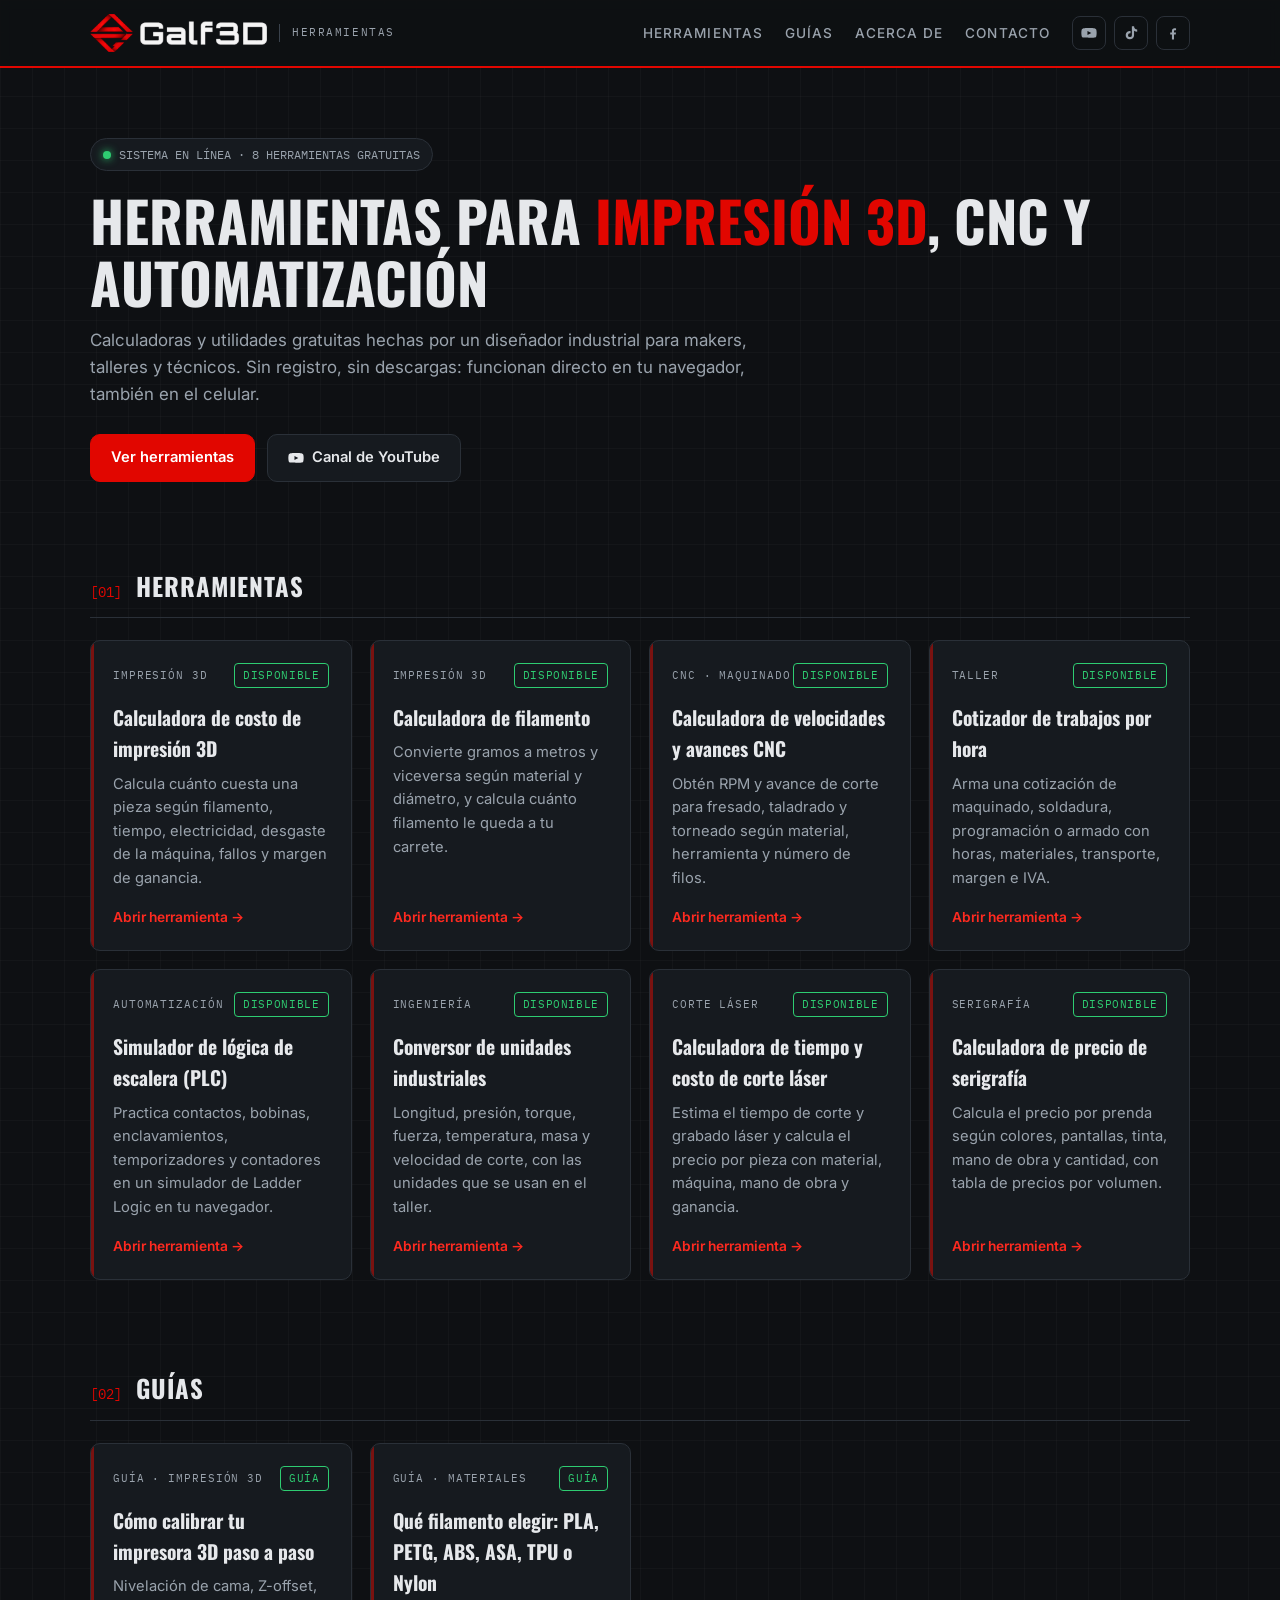
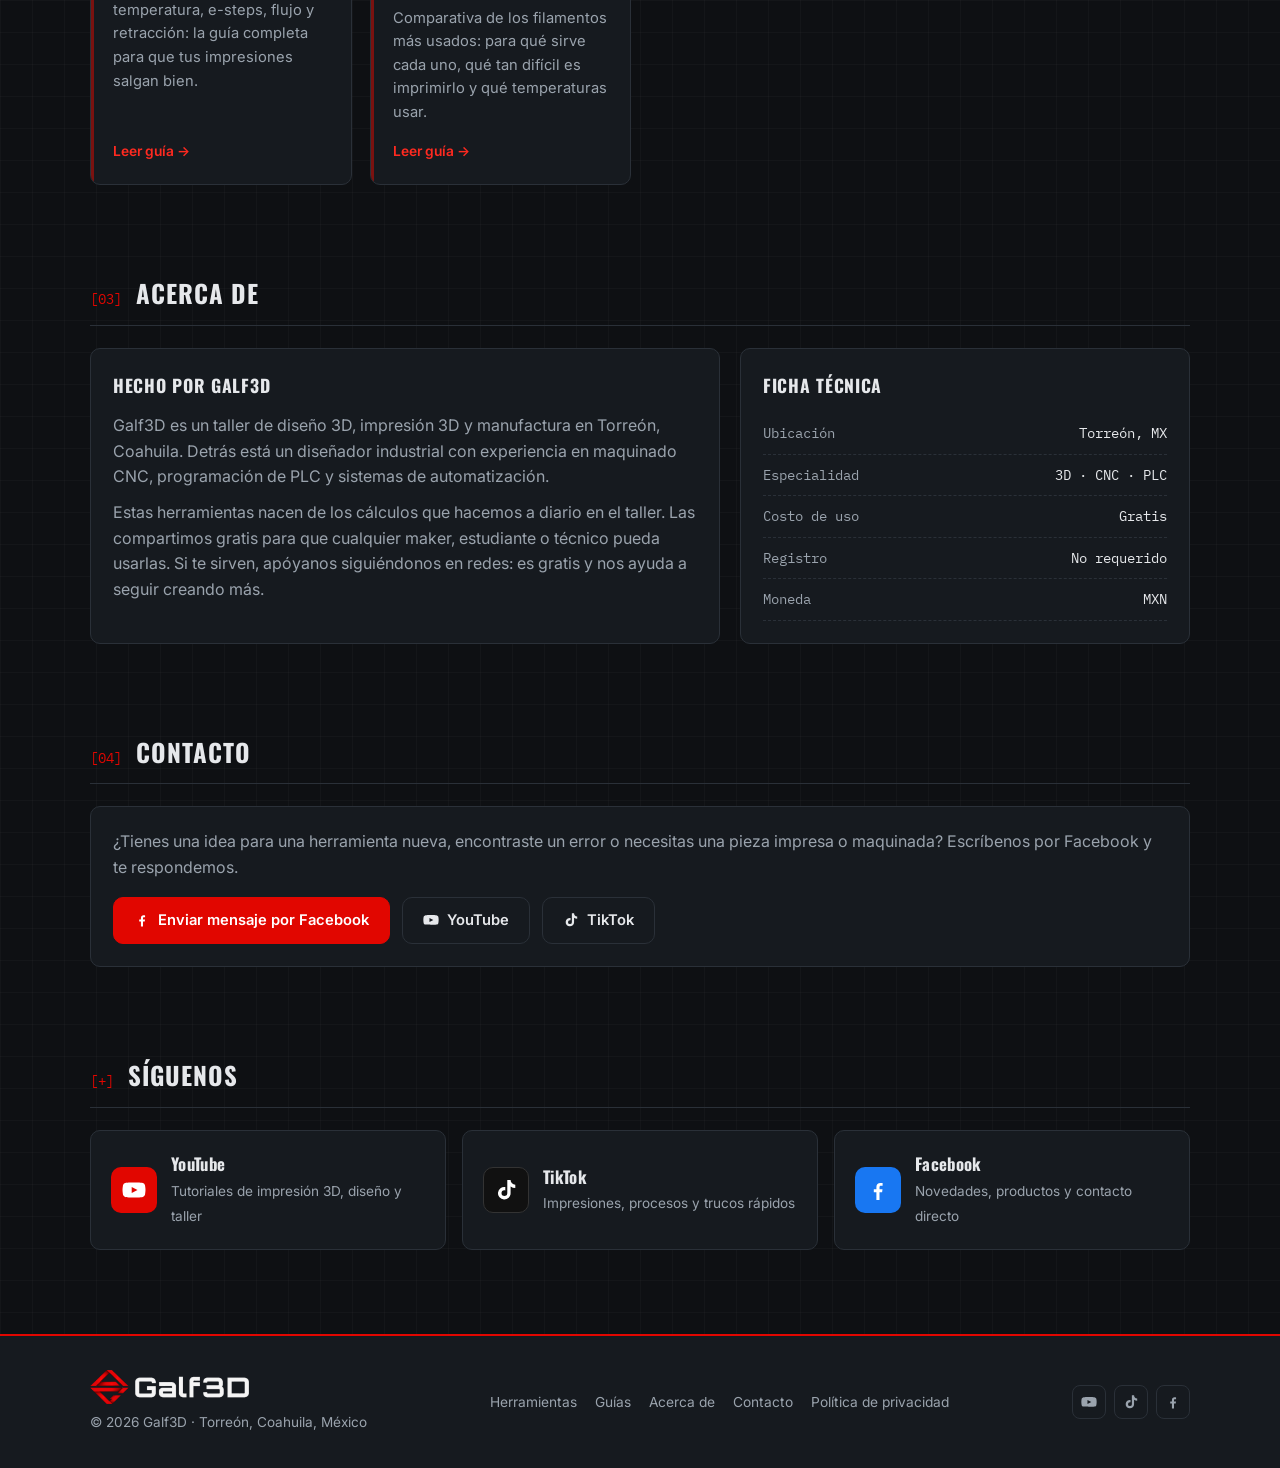
==== commit 062324f8: "Add files via upload" ====
--- a/index.html
+++ b/index.html
@@ -4,778 +4,125 @@
 <meta charset="UTF-8">
 <meta name="viewport" content="width=device-width, initial-scale=1.0">
 <title>Galf3D Herramientas | Calculadoras gratis de impresión 3D, CNC y automatización</title>
-<meta name="description" content="Herramientas gratuitas en línea para impresión 3D, maquinado CNC y automatización: costo de impresión, filamento, velocidades y avances, cotizador, simulador PLC y conversor de unidades.">
+<meta name="description" content="Herramientas y guías gratuitas para impresión 3D, corte láser, serigrafía, CNC y automatización: costo de impresión, filamento, velocidades y avances, cotizador, simulador PLC y más.">
 <link rel="canonical" href="https://galf3d.github.io/">
-<meta property="og:title" content="Galf3D Herramientas">
-<meta property="og:description" content="Calculadoras gratuitas de impresión 3D, CNC y automatización.">
+<meta property="og:title" content="Galf3D Herramientas | Calculadoras gratis de impresión 3D, CNC y automatización">
+<meta property="og:description" content="Herramientas y guías gratuitas para impresión 3D, corte láser, serigrafía, CNC y automatización: costo de impresión, filamento, velocidades y avances, cotizador, simulador PLC y más.">
 <meta property="og:type" content="website">
+<meta property="og:url" content="https://galf3d.github.io/">
+<meta property="og:image" content="https://galf3d.github.io/assets/og-galf3d.png">
 <meta name="theme-color" content="#0e1013">
-<link rel="icon" type="image/png" href="[data-uri]">
-<link rel="apple-touch-icon" href="[data-uri]">
-<link rel="preconnect" href="https://fonts.googleapis.com"><link rel="preconnect" href="https://fonts.gstatic.com" crossorigin>
+<link rel="icon" href="favicon.ico" sizes="any">
+<link rel="icon" type="image/png" sizes="32x32" href="favicon-32.png">
+<link rel="apple-touch-icon" href="apple-touch-icon.png">
+<link rel="manifest" href="site.webmanifest">
+<link rel="preconnect" href="https://fonts.googleapis.com">
+<link rel="preconnect" href="https://fonts.gstatic.com" crossorigin>
 <link href="https://fonts.googleapis.com/css2?family=Oswald:wght@500;600;700&family=Inter:wght@400;500;600&family=IBM+Plex+Mono:wght@400;500&display=swap" rel="stylesheet">
-<style>/* ===== Galf3D Herramientas — estilos compartidos ===== */
-:root{
-  --bg:#0e1013;
-  --panel:#161a1f;
-  --panel-2:#1d2229;
-  --panel-3:#242a32;
-  --line:#2a3038;
-  --line-2:#3a424c;
-  --text:#e6e8eb;
-  --muted:#9aa3ad;
-  --red:#e10600;
-  --red-2:#ff2a20;
-  --red-dim:#7a1210;
-  --ok:#2ecc71;
-  --warn:#f5b301;
-  --radius:10px;
-  --mono:'IBM Plex Mono',ui-monospace,monospace;
-  --display:'Oswald',sans-serif;
-}
-*{box-sizing:border-box;margin:0;padding:0}
-html{scroll-behavior:smooth}
-body{
-  background:var(--bg);color:var(--text);
-  font-family:'Inter',system-ui,sans-serif;line-height:1.6;
-  background-image:
-    linear-gradient(rgba(255,255,255,.025) 1px,transparent 1px),
-    linear-gradient(90deg,rgba(255,255,255,.025) 1px,transparent 1px);
-  background-size:32px 32px;
-}
-a{color:inherit;text-decoration:none}
-img{max-width:100%;display:block}
-.wrap{max-width:1140px;margin:0 auto;padding:0 20px}
-.mono{font-family:var(--mono)}
-::selection{background:var(--red);color:#fff}
-:focus-visible{outline:2px solid var(--red);outline-offset:2px}
+<link rel="stylesheet" href="assets/style.css">
 
-/* ===== Header ===== */
-header.site{
-  position:sticky;top:0;z-index:20;
-  background:rgba(14,16,19,.94);backdrop-filter:blur(6px);
-  border-bottom:2px solid var(--red);
-}
-.nav{display:flex;align-items:center;justify-content:space-between;height:66px;gap:16px}
-.brand{display:flex;align-items:center;gap:12px}
-.brand img{height:42px;width:auto}
-.brand .sub{font-family:var(--mono);font-size:.68rem;color:var(--muted);letter-spacing:.14em;border-left:1px solid var(--line-2);padding-left:12px}
-.nav-links{display:flex;align-items:center;gap:22px;list-style:none}
-.nav-links a{font-size:.85rem;color:var(--muted);text-transform:uppercase;letter-spacing:.08em;font-weight:500}
-.nav-links a:hover,.nav-links a.on{color:var(--text)}
-.nav-social{display:flex;gap:8px}
-.soc{
-  width:34px;height:34px;border-radius:8px;border:1px solid var(--line);
-  display:grid;place-items:center;color:var(--muted);transition:.15s;
-}
-.soc:hover{color:#fff;border-color:var(--red);background:var(--red)}
-.soc svg{width:16px;height:16px}
-.burger{display:none;background:none;border:1px solid var(--line);border-radius:8px;width:38px;height:38px;color:var(--text);cursor:pointer}
-@media (max-width:820px){
-  .burger{display:grid;place-items:center}
-  .nav-links{
-    display:none;position:absolute;top:66px;left:0;right:0;flex-direction:column;align-items:flex-start;
-    background:var(--panel);border-bottom:2px solid var(--red);padding:18px 20px;gap:16px;
-  }
-  .nav-links.open{display:flex}
-  .brand .sub{display:none}
-}
-
-/* ===== Botones ===== */
-.btn{
-  display:inline-flex;align-items:center;gap:8px;padding:11px 20px;border-radius:var(--radius);
-  font-weight:600;font-size:.92rem;border:1px solid var(--line);background:var(--panel);
-  color:var(--text);cursor:pointer;transition:.15s;font-family:inherit;
-}
-.btn:hover{border-color:var(--muted)}
-.btn-primary{background:var(--red);border-color:var(--red);color:#fff}
-.btn-primary:hover{background:var(--red-2);border-color:var(--red-2)}
-.btn-sm{padding:7px 12px;font-size:.82rem}
-.btn svg{width:16px;height:16px}
-
-/* ===== Secciones ===== */
-section{padding:44px 0}
-.sec-head{display:flex;align-items:baseline;gap:14px;margin-bottom:22px;border-bottom:1px solid var(--line);padding-bottom:12px}
-.sec-head h2{font-family:var(--display);font-size:1.55rem;text-transform:uppercase;letter-spacing:.04em}
-.sec-head .code{font-family:var(--mono);color:var(--red);font-size:.85rem}
-.status{
-  display:inline-flex;align-items:center;gap:8px;font-family:var(--mono);font-size:.76rem;color:var(--muted);
-  border:1px solid var(--line);padding:6px 12px;border-radius:999px;background:var(--panel);
-}
-.led{width:8px;height:8px;border-radius:50%;background:var(--ok);box-shadow:0 0 8px var(--ok)}
-
-/* ===== Hero ===== */
-.hero{padding:70px 0 40px}
-.hero h1{font-family:var(--display);font-size:clamp(2.1rem,5vw,3.5rem);line-height:1.1;margin:18px 0 14px;text-transform:uppercase}
-.hero h1 span{color:var(--red)}
-.hero p{max-width:660px;color:var(--muted);font-size:1.06rem}
-.hero-cta{display:flex;gap:12px;margin-top:26px;flex-wrap:wrap}
-
-/* ===== Tarjetas de herramientas ===== */
-.grid{display:grid;grid-template-columns:repeat(auto-fill,minmax(260px,1fr));gap:18px}
-.card{
-  background:var(--panel);border:1px solid var(--line);border-radius:var(--radius);padding:22px;
-  position:relative;overflow:hidden;transition:.15s;display:flex;flex-direction:column;
-}
-.card::before{content:"";position:absolute;left:0;top:0;bottom:0;width:3px;background:var(--red-dim)}
-.card:hover{border-color:var(--line-2);transform:translateY(-2px)}
-.card:hover::before{background:var(--red)}
-.card-top{display:flex;justify-content:space-between;align-items:center;margin-bottom:14px}
-.tag{font-family:var(--mono);font-size:.7rem;color:var(--muted);letter-spacing:.08em}
-.badge{font-family:var(--mono);font-size:.66rem;padding:3px 8px;border-radius:4px;border:1px solid var(--ok);color:var(--ok);text-transform:uppercase;letter-spacing:.06em}
-.card h3{font-family:var(--display);font-size:1.22rem;margin-bottom:8px}
-.card p{color:var(--muted);font-size:.92rem;flex:1}
-.card .go{margin-top:16px;font-size:.86rem;font-weight:600;color:var(--red-2)}
-
-/* ===== Página de herramienta ===== */
-.crumbs{font-family:var(--mono);font-size:.76rem;color:var(--muted);padding-top:26px}
-.crumbs a:hover{color:var(--text)}
-.tool-head{padding:14px 0 22px}
-.tool-head h1{font-family:var(--display);font-size:clamp(1.8rem,4vw,2.6rem);text-transform:uppercase;line-height:1.15}
-.tool-head p{color:var(--muted);max-width:760px;margin-top:10px}
-.tool{display:grid;grid-template-columns:1.1fr 1fr;gap:20px;align-items:start}
-.tool>*{min-width:0}
-@media (max-width:880px){.tool{grid-template-columns:1fr}}
-.panel{background:var(--panel);border:1px solid var(--line);border-radius:var(--radius);padding:22px}
-.panel h2,.panel h3{font-family:var(--display);font-size:1.1rem;text-transform:uppercase;letter-spacing:.04em;margin-bottom:14px}
-.panel-title{display:flex;justify-content:space-between;align-items:center;margin-bottom:14px}
-.panel-title h2{margin:0}
-.fields{display:grid;grid-template-columns:1fr 1fr;gap:14px}
-.fields .full{grid-column:1/-1}
-@media (max-width:520px){.fields{grid-template-columns:1fr}}
-label{display:block;font-family:var(--mono);font-size:.7rem;color:var(--muted);text-transform:uppercase;letter-spacing:.06em;margin-bottom:6px}
-input,select,textarea{
-  width:100%;background:var(--bg);border:1px solid var(--line);color:var(--text);
-  padding:10px 12px;border-radius:8px;font-family:var(--mono);font-size:.95rem;
-}
-input:focus,select:focus,textarea:focus{outline:none;border-color:var(--red)}
-.unit-in{position:relative}
-.unit-in span{position:absolute;right:10px;top:50%;transform:translateY(-50%);font-family:var(--mono);font-size:.75rem;color:var(--muted);pointer-events:none}
-.unit-in input{padding-right:48px}
-.group-title{grid-column:1/-1;font-family:var(--mono);font-size:.72rem;color:var(--red-2);letter-spacing:.1em;text-transform:uppercase;border-top:1px dashed var(--line);padding-top:12px;margin-top:4px}
-.group-title:first-child{border-top:none;padding-top:0;margin-top:0}
-
-/* Resultados */
-.readout{background:#0a0c0e;border:1px solid var(--line);border-radius:8px;padding:16px;margin-bottom:14px}
-.readout .lbl{font-family:var(--mono);font-size:.7rem;color:var(--muted);text-transform:uppercase;letter-spacing:.08em}
-.readout .big{font-family:var(--mono);font-size:2rem;color:var(--text);line-height:1.2;margin-top:4px}
-.readout .big.red{color:var(--red-2)}
-.readout .small{font-family:var(--mono);font-size:.8rem;color:var(--muted);margin-top:2px}
-.rows{list-style:none;font-family:var(--mono);font-size:.88rem}
-.rows li{display:flex;justify-content:space-between;gap:12px;padding:8px 0;border-bottom:1px dashed var(--line)}
-.rows li span:first-child{color:var(--muted)}
-.rows li.total{border-bottom:none;border-top:1px solid var(--line-2);margin-top:6px;padding-top:10px;font-weight:500}
-.bars{margin-top:16px}
-.bar{display:grid;grid-template-columns:110px 1fr 54px;gap:10px;align-items:center;font-family:var(--mono);font-size:.74rem;color:var(--muted);margin-bottom:8px}
-.bar .track{height:10px;background:var(--panel-3);border-radius:5px;overflow:hidden}
-.bar .fill{height:100%;background:var(--red);border-radius:5px;transition:width .25s}
-.bar .pct{text-align:right}
-.note{font-size:.82rem;color:var(--muted);margin-top:12px}
-.warn{color:var(--warn)}
-
-/* Guía (texto SEO) */
-.guide{max-width:820px}
-.guide h2{font-family:var(--display);font-size:1.45rem;text-transform:uppercase;margin:30px 0 10px}
-.guide h3{font-family:var(--display);font-size:1.1rem;margin:20px 0 8px}
-.guide p,.guide li{color:#c9ced4;margin-bottom:10px}
-.guide ul,.guide ol{padding-left:22px;margin-bottom:12px}
-.guide code,.formula{font-family:var(--mono);background:var(--panel-2);border:1px solid var(--line);border-radius:6px;padding:2px 7px;font-size:.88rem;color:var(--text)}
-.formula{display:block;padding:12px 14px;margin:10px 0 14px;overflow-x:auto}
-.guide table{width:100%;border-collapse:collapse;font-family:var(--mono);font-size:.85rem;margin:10px 0 16px}
-.guide th,.guide td{border:1px solid var(--line);padding:8px 10px;text-align:left}
-.guide th{background:var(--panel-2);color:var(--muted);font-weight:500}
-details.faq{background:var(--panel);border:1px solid var(--line);border-radius:8px;padding:12px 16px;margin-bottom:10px}
-details.faq summary{cursor:pointer;font-weight:600}
-details.faq p{margin:10px 0 0}
-
-/* Bloque de video / redes */
-.cta-video{
-  display:grid;grid-template-columns:auto 1fr auto;gap:18px;align-items:center;
-  background:linear-gradient(120deg,#1a0605,var(--panel));border:1px solid var(--red-dim);border-radius:var(--radius);padding:22px;margin:30px 0;
-}
-.cta-video .ic{width:52px;height:52px;border-radius:12px;background:var(--red);display:grid;place-items:center}
-.cta-video .ic svg{width:26px;height:26px;color:#fff}
-.cta-video h3{font-family:var(--display);font-size:1.15rem;text-transform:uppercase}
-.cta-video p{color:var(--muted);font-size:.9rem}
-@media (max-width:640px){.cta-video{grid-template-columns:1fr}}
-
-.follow{display:grid;grid-template-columns:repeat(3,1fr);gap:16px}
-@media (max-width:720px){.follow{grid-template-columns:1fr}}
-.follow a{
-  background:var(--panel);border:1px solid var(--line);border-radius:var(--radius);padding:20px;
-  display:flex;gap:14px;align-items:center;transition:.15s;
-}
-.follow a:hover{border-color:var(--red);transform:translateY(-2px)}
-.follow .ico{width:46px;height:46px;border-radius:10px;display:grid;place-items:center;flex-shrink:0}
-.follow .ico svg{width:24px;height:24px;color:#fff}
-.follow .yt{background:#e10600}.follow .tt{background:#111;border:1px solid #333}.follow .fb{background:#1877f2}
-.follow strong{display:block;font-family:var(--display);font-size:1.05rem;letter-spacing:.02em}
-.follow span{color:var(--muted);font-size:.85rem}
-
-.related{display:grid;grid-template-columns:repeat(auto-fill,minmax(220px,1fr));gap:12px}
-.related a{background:var(--panel);border:1px solid var(--line);border-radius:8px;padding:14px 16px;font-weight:600;font-size:.92rem;transition:.15s}
-.related a:hover{border-color:var(--red)}
-.related a small{display:block;font-family:var(--mono);font-size:.68rem;color:var(--muted);font-weight:400;letter-spacing:.06em}
-
-/* Acerca */
-.about{display:grid;grid-template-columns:1.4fr 1fr;gap:20px}
-@media (max-width:760px){.about{grid-template-columns:1fr}}
-.specs{list-style:none;font-family:var(--mono);font-size:.88rem}
-.specs li{display:flex;justify-content:space-between;padding:9px 0;border-bottom:1px dashed var(--line)}
-.specs li span:first-child{color:var(--muted)}
-
-/* Footer */
-footer.site{border-top:2px solid var(--red);margin-top:40px;padding:34px 0;background:var(--panel)}
-.foot{display:flex;justify-content:space-between;gap:24px;flex-wrap:wrap;align-items:center}
-.foot img{height:36px}
-.foot p{color:var(--muted);font-size:.85rem;margin-top:8px}
-.foot ul{display:flex;gap:18px;list-style:none;flex-wrap:wrap;font-size:.86rem;color:var(--muted)}
-.foot ul a:hover{color:var(--text)}
-
-/* Tablas de datos de herramientas */
-.tbl{width:100%;border-collapse:collapse;font-family:var(--mono);font-size:.82rem}
-.tbl th,.tbl td{border-bottom:1px solid var(--line);padding:7px 8px;text-align:left}
-.tbl th{color:var(--muted);font-weight:500;font-size:.7rem;text-transform:uppercase;letter-spacing:.06em}
-.tbl input{padding:7px 8px;font-size:.85rem}
-.icon-btn{background:none;border:1px solid var(--line);color:var(--muted);border-radius:6px;width:30px;height:30px;cursor:pointer}
-.icon-btn:hover{color:#fff;border-color:var(--red);background:var(--red)}
-.state{display:inline-flex;align-items:center;gap:6px;font-family:var(--mono);font-size:.72rem;color:var(--muted)}
-.state .dot{width:8px;height:8px;border-radius:50%;background:var(--ok)}
-.state.dirty .dot{background:var(--warn)}
-.toggle-row{display:flex;gap:8px;flex-wrap:wrap}
-.chip{padding:7px 12px;border-radius:999px;border:1px solid var(--line);background:var(--panel);color:var(--muted);font-size:.82rem;cursor:pointer;font-family:inherit}
-.chip.on{background:var(--red);border-color:var(--red);color:#fff}
-
-@media print{
-  header.site,footer.site,.cta-video,.follow,.related,.guide,.no-print,.crumbs{display:none!important}
-  body{background:#fff;color:#000}
-  .panel,.readout{background:#fff;border-color:#999;color:#000}
-}
-
-.view[hidden]{display:none!important}
-</style>
 </head>
 <body>
-<header class="site"><div class="wrap nav">
-<a href="#inicio" class="brand"><img src="[data-uri]" alt="Galf3D" style="height:38px;width:auto"><span class="sub">HERRAMIENTAS</span></a>
-<ul class="nav-links" id="navLinks">
-<li><a href="#herramientas">Herramientas</a></li><li><a href="#acerca">Acerca de</a></li><li><a href="#contacto">Contacto</a></li>
-<li class="nav-social"><a class="soc" href="https://www.youtube.com/@Galf3D24" target="_blank" rel="noopener" aria-label="YouTube"><svg viewBox="0 0 24 24" fill="currentColor"><path d="M23 7.2a3 3 0 0 0-2.1-2.1C19 4.6 12 4.6 12 4.6s-7 0-8.9.5A3 3 0 0 0 1 7.2 31 31 0 0 0 .5 12a31 31 0 0 0 .5 4.8 3 3 0 0 0 2.1 2.1c1.9.5 8.9.5 8.9.5s7 0 8.9-.5a3 3 0 0 0 2.1-2.1 31 31 0 0 0 .5-4.8 31 31 0 0 0-.5-4.8zM9.7 15.1V8.9l5.8 3.1-5.8 3.1z"/></svg></a><a class="soc" href="https://www.tiktok.com/@galf3d024" target="_blank" rel="noopener" aria-label="TikTok"><svg viewBox="0 0 24 24" fill="currentColor"><path d="M16.6 2h-3.3v13.2a2.9 2.9 0 1 1-2.9-2.9c.3 0 .6 0 .9.1V9a6.3 6.3 0 1 0 5.3 6.2V8.6a8.1 8.1 0 0 0 4.7 1.5V6.8a4.8 4.8 0 0 1-4.7-4.8z"/></svg></a><a class="soc" href="https://www.facebook.com/Galf3D24" target="_blank" rel="noopener" aria-label="Facebook"><svg viewBox="0 0 24 24" fill="currentColor"><path d="M13.5 21.9v-7.7h2.6l.4-3h-3V9.3c0-.9.3-1.5 1.5-1.5h1.6V5.1c-.3 0-1.2-.1-2.3-.1-2.3 0-3.9 1.4-3.9 4v2.2H7.8v3h2.6v7.7h3.1z"/></svg></a></li>
-</ul><button class="burger" id="burger" aria-label="Abrir menú"><svg viewBox="0 0 24 24" width="20" height="20" fill="none" stroke="currentColor" stroke-width="2"><path d="M3 6h18M3 12h18M3 18h18"/></svg></button></div></header>
-<main>
-<section class="view" id="inicio" data-title="Galf3D Herramientas | Calculadoras gratis de impresión 3D, CNC y automatización">
-<div class="hero"><div class="wrap">
-<span class="status"><span class="led"></span>SISTEMA EN LÍNEA · 6 HERRAMIENTAS GRATUITAS</span>
-<h1>Herramientas para <span>impresión 3D</span>, CNC y automatización</h1>
-<p>Calculadoras y utilidades gratuitas hechas por un diseñador industrial para makers, talleres y técnicos. Sin registro, sin descargas: funcionan directo en tu navegador, también en el celular.</p>
-<div class="hero-cta"><a href="#herramientas" class="btn btn-primary">Ver herramientas</a><a href="https://www.youtube.com/@Galf3D24?sub_confirmation=1" target="_blank" rel="noopener" class="btn"><svg viewBox="0 0 24 24" fill="currentColor"><path d="M23 7.2a3 3 0 0 0-2.1-2.1C19 4.6 12 4.6 12 4.6s-7 0-8.9.5A3 3 0 0 0 1 7.2 31 31 0 0 0 .5 12a31 31 0 0 0 .5 4.8 3 3 0 0 0 2.1 2.1c1.9.5 8.9.5 8.9.5s7 0 8.9-.5a3 3 0 0 0 2.1-2.1 31 31 0 0 0 .5-4.8 31 31 0 0 0-.5-4.8zM9.7 15.1V8.9l5.8 3.1-5.8 3.1z"/></svg> Canal de YouTube</a></div>
-</div></div>
-<div id="herramientas" style="padding:44px 0"><div class="wrap"><div class="sec-head"><span class="code">[01]</span><h2>Herramientas</h2></div><div class="grid"><a class="card" href="#costo-impresion-3d"><div class="card-top"><span class="tag">IMPRESIÓN 3D</span><span class="badge">Disponible</span></div><h3>Calculadora de costo de impresión 3D</h3><p>Calcula cuánto cuesta una pieza según filamento, tiempo, electricidad, desgaste de la máquina, fallos y margen de ganancia.</p><span class="go">Abrir herramienta →</span></a><a class="card" href="#calculadora-filamento"><div class="card-top"><span class="tag">IMPRESIÓN 3D</span><span class="badge">Disponible</span></div><h3>Calculadora de filamento</h3><p>Convierte gramos a metros y viceversa según material y diámetro, y calcula cuánto filamento le queda a tu carrete.</p><span class="go">Abrir herramienta →</span></a><a class="card" href="#velocidades-avances-cnc"><div class="card-top"><span class="tag">CNC · MAQUINADO</span><span class="badge">Disponible</span></div><h3>Calculadora de velocidades y avances CNC</h3><p>Obtén RPM y avance de corte para fresado, taladrado y torneado según material, herramienta y número de filos.</p><span class="go">Abrir herramienta →</span></a><a class="card" href="#cotizador-por-hora"><div class="card-top"><span class="tag">TALLER</span><span class="badge">Disponible</span></div><h3>Cotizador de trabajos por hora</h3><p>Arma una cotización de maquinado, soldadura, programación o armado con horas, materiales, transporte, margen e IVA.</p><span class="go">Abrir herramienta →</span></a><a class="card" href="#simulador-plc-ladder"><div class="card-top"><span class="tag">AUTOMATIZACIÓN</span><span class="badge">Disponible</span></div><h3>Simulador de lógica de escalera (PLC)</h3><p>Practica contactos, bobinas, enclavamientos, temporizadores y contadores en un simulador de Ladder Logic en tu navegador.</p><span class="go">Abrir herramienta →</span></a><a class="card" href="#conversor-unidades"><div class="card-top"><span class="tag">INGENIERÍA</span><span class="badge">Disponible</span></div><h3>Conversor de unidades industriales</h3><p>Longitud, presión, torque, fuerza, temperatura, masa y velocidad de corte, con las unidades que se usan en el taller.</p><span class="go">Abrir herramienta →</span></a></div></div></div>
-<div id="acerca" style="padding:44px 0"><div class="wrap"><div class="sec-head"><span class="code">[02]</span><h2>Acerca de</h2></div>
-<div class="about"><div class="panel"><h3>Hecho por Galf3D</h3>
-<p style="color:var(--muted);margin-bottom:10px">Galf3D es un taller de diseño 3D, impresión 3D y manufactura en Torreón, Coahuila. Detrás está un diseñador industrial con experiencia en maquinado CNC, programación de PLC y sistemas de automatización.</p>
-<p style="color:var(--muted)">Estas herramientas nacen de los cálculos que hacemos a diario en el taller. Las compartimos gratis para que cualquier maker, estudiante o técnico pueda usarlas. Si te sirven, apóyanos siguiéndonos en redes: es gratis y nos ayuda a seguir creando más.</p></div>
-<div class="panel"><h3>Ficha técnica</h3><ul class="specs"><li><span>Ubicación</span><span>Torreón, MX</span></li><li><span>Especialidad</span><span>3D · CNC · PLC</span></li><li><span>Costo de uso</span><span>Gratis</span></li><li><span>Registro</span><span>No requerido</span></li><li><span>Moneda</span><span>MXN</span></li></ul></div></div></div></div>
-<div id="contacto" style="padding:44px 0"><div class="wrap"><div class="sec-head"><span class="code">[03]</span><h2>Contacto</h2></div>
-<div class="panel"><p style="color:var(--muted);margin-bottom:16px">¿Tienes una idea para una herramienta nueva, encontraste un error o necesitas una pieza impresa o maquinada? Escríbenos por Facebook y te respondemos.</p>
-<div class="hero-cta" style="margin-top:0"><a class="btn btn-primary" href="https://m.me/Galf3D24" target="_blank" rel="noopener"><svg viewBox="0 0 24 24" fill="currentColor"><path d="M13.5 21.9v-7.7h2.6l.4-3h-3V9.3c0-.9.3-1.5 1.5-1.5h1.6V5.1c-.3 0-1.2-.1-2.3-.1-2.3 0-3.9 1.4-3.9 4v2.2H7.8v3h2.6v7.7h3.1z"/></svg> Enviar mensaje por Facebook</a><a class="btn" href="https://www.youtube.com/@Galf3D24" target="_blank" rel="noopener"><svg viewBox="0 0 24 24" fill="currentColor"><path d="M23 7.2a3 3 0 0 0-2.1-2.1C19 4.6 12 4.6 12 4.6s-7 0-8.9.5A3 3 0 0 0 1 7.2 31 31 0 0 0 .5 12a31 31 0 0 0 .5 4.8 3 3 0 0 0 2.1 2.1c1.9.5 8.9.5 8.9.5s7 0 8.9-.5a3 3 0 0 0 2.1-2.1 31 31 0 0 0 .5-4.8 31 31 0 0 0-.5-4.8zM9.7 15.1V8.9l5.8 3.1-5.8 3.1z"/></svg> YouTube</a><a class="btn" href="https://www.tiktok.com/@galf3d024" target="_blank" rel="noopener"><svg viewBox="0 0 24 24" fill="currentColor"><path d="M16.6 2h-3.3v13.2a2.9 2.9 0 1 1-2.9-2.9c.3 0 .6 0 .9.1V9a6.3 6.3 0 1 0 5.3 6.2V8.6a8.1 8.1 0 0 0 4.7 1.5V6.8a4.8 4.8 0 0 1-4.7-4.8z"/></svg> TikTok</a></div></div></div></div>
-</section>
-<section class="view" id="costo-impresion-3d" data-title="Calculadora de costo de impresión 3D gratis (MXN) | Galf3D" hidden>
-<div class="wrap" id="cs-root">
-  <nav class="crumbs"><a href="#inicio">Inicio</a> / <a href="#herramientas">Herramientas</a> / Calculadora de costo de impresión 3D</nav>
-  <div class="tool-head"><h1>Calculadora de costo de impresión 3D</h1><p>Calcula cuánto cuesta una pieza según filamento, tiempo, electricidad, desgaste de la máquina, fallos y margen de ganancia.</p></div>
-  <div class="tool">
-  <div class="panel">
-    <h2>Datos de la impresión</h2>
-    <div class="fields">
-      <div class="group-title">Pieza</div>
-      <div><label for="cs-peso">Peso de la pieza</label><div class="unit-in"><input id="cs-peso" type="number" min="0" step="0.1" value="85"><span>g</span></div></div>
-      <div><label for="cs-cant">Cantidad de piezas</label><div class="unit-in"><input id="cs-cant" type="number" min="1" step="1" value="1"><span>pz</span></div></div>
-      <div><label for="cs-horas">Tiempo de impresión</label><div class="unit-in"><input id="cs-horas" type="number" min="0" step="1" value="5"><span>h</span></div></div>
-      <div><label for="cs-mins">Minutos</label><div class="unit-in"><input id="cs-mins" type="number" min="0" max="59" step="1" value="30"><span>min</span></div></div>
-
-      <div class="group-title">Material</div>
-      <div><label for="cs-material">Material</label>
-        <select id="cs-material">
-          <option value="350">PLA</option><option value="380">PETG</option><option value="360">ABS</option>
-          <option value="420">ASA</option><option value="480">TPU</option><option value="650">Nylon</option><option value="0">Otro (escribe el precio)</option>
-        </select></div>
-      <div><label for="cs-precioKg">Precio del carrete (1 kg)</label><div class="unit-in"><input id="cs-precioKg" type="number" min="0" step="1" value="350"><span>MXN</span></div></div>
-
-      <div class="group-title">Máquina y electricidad</div>
-      <div><label for="cs-watts">Consumo de la impresora</label><div class="unit-in"><input id="cs-watts" type="number" min="0" step="10" value="150"><span>W</span></div></div>
-      <div><label for="cs-kwh">Tarifa de luz</label><div class="unit-in"><input id="cs-kwh" type="number" min="0" step="0.1" value="2.5"><span>$/kWh</span></div></div>
-      <div><label for="cs-impPrecio">Precio de la impresora</label><div class="unit-in"><input id="cs-impPrecio" type="number" min="0" step="100" value="8000"><span>MXN</span></div></div>
-      <div><label for="cs-vida">Vida útil estimada</label><div class="unit-in"><input id="cs-vida" type="number" min="1" step="100" value="5000"><span>h</span></div></div>
-
-      <div class="group-title">Mano de obra y venta</div>
-      <div><label for="cs-prep">Tiempo de preparación y acabado</label><div class="unit-in"><input id="cs-prep" type="number" min="0" step="5" value="20"><span>min</span></div></div>
-      <div><label for="cs-tarifa">Tarifa de mano de obra</label><div class="unit-in"><input id="cs-tarifa" type="number" min="0" step="5" value="100"><span>$/h</span></div></div>
-      <div><label for="cs-fallo">Margen por fallos</label><div class="unit-in"><input id="cs-fallo" type="number" min="0" max="100" step="1" value="10"><span>%</span></div></div>
-      <div><label for="cs-margen">Ganancia deseada</label><div class="unit-in"><input id="cs-margen" type="number" min="0" step="1" value="35"><span>%</span></div></div>
-    </div>
+<header class="site">
+  <div class="wrap nav">
+    <a href="index.html" class="brand"><img src="assets/logo-horizontal-blanco.png" alt="Galf3D" style="height:38px;width:auto"><span class="sub">HERRAMIENTAS</span></a>
+    <ul class="nav-links" id="navLinks">
+      <li><a href="index.html#herramientas">Herramientas</a></li>
+      <li><a href="index.html#guias">Guías</a></li>
+      <li><a href="index.html#acerca">Acerca de</a></li>
+      <li><a href="index.html#contacto">Contacto</a></li>
+      <li class="nav-social">
+        <a class="soc" href="https://www.youtube.com/@Galf3D24" target="_blank" rel="noopener" aria-label="YouTube Galf3D"><svg viewBox="0 0 24 24" fill="currentColor"><path d="M23 7.2a3 3 0 0 0-2.1-2.1C19 4.6 12 4.6 12 4.6s-7 0-8.9.5A3 3 0 0 0 1 7.2 31 31 0 0 0 .5 12a31 31 0 0 0 .5 4.8 3 3 0 0 0 2.1 2.1c1.9.5 8.9.5 8.9.5s7 0 8.9-.5a3 3 0 0 0 2.1-2.1 31 31 0 0 0 .5-4.8 31 31 0 0 0-.5-4.8zM9.7 15.1V8.9l5.8 3.1-5.8 3.1z"/></svg></a>
+        <a class="soc" href="https://www.tiktok.com/@galf3d024" target="_blank" rel="noopener" aria-label="TikTok Galf3D"><svg viewBox="0 0 24 24" fill="currentColor"><path d="M16.6 2h-3.3v13.2a2.9 2.9 0 1 1-2.9-2.9c.3 0 .6 0 .9.1V9a6.3 6.3 0 1 0 5.3 6.2V8.6a8.1 8.1 0 0 0 4.7 1.5V6.8a4.8 4.8 0 0 1-4.7-4.8z"/></svg></a>
+        <a class="soc" href="https://www.facebook.com/Galf3D24" target="_blank" rel="noopener" aria-label="Facebook Galf3D"><svg viewBox="0 0 24 24" fill="currentColor"><path d="M13.5 21.9v-7.7h2.6l.4-3h-3V9.3c0-.9.3-1.5 1.5-1.5h1.6V5.1c-.3 0-1.2-.1-2.3-.1-2.3 0-3.9 1.4-3.9 4v2.2H7.8v3h2.6v7.7h3.1z"/></svg></a>
+      </li>
+    </ul>
+    <button class="burger" id="burger" aria-label="Abrir menú"><svg viewBox="0 0 24 24" width="20" height="20" fill="none" stroke="currentColor" stroke-width="2"><path d="M3 6h18M3 12h18M3 18h18"/></svg></button>
   </div>
-
-  <div class="panel">
-    <h2>Resultado</h2>
-    <div class="readout"><div class="lbl">Precio de venta sugerido (total)</div><div class="big red" id="cs-rPrecio">$0.00</div><div class="small" id="cs-rPrecioPz">$0.00 por pieza</div></div>
-    <ul class="rows">
-      <li><span>Material</span><span id="cs-rMat">$0.00</span></li>
-      <li><span>Electricidad</span><span id="cs-rLuz">$0.00</span></li>
-      <li><span>Desgaste de impresora</span><span id="cs-rDesg">$0.00</span></li>
-      <li><span>Mano de obra</span><span id="cs-rMO">$0.00</span></li>
-      <li><span>Margen por fallos</span><span id="cs-rFallo">$0.00</span></li>
-      <li class="total"><span>Costo total</span><span id="cs-rCosto">$0.00</span></li>
-      <li><span>Ganancia</span><span id="cs-rGan">$0.00</span></li>
-    </ul>
-    <div class="bars" id="cs-bars"></div>
-    <p class="note">Los valores iniciales son de ejemplo. Cámbialos por los de tu impresora, tu material y tu recibo de luz para obtener un costo real.</p>
-    <div style="margin-top:14px" class="no-print"><button class="btn btn-sm" onclick="window.print()">Imprimir cotización</button></div>
-  </div>
-</div>
-
-  <div class="cta-video no-print">
-  <div class="ic"><svg viewBox="0 0 24 24" fill="currentColor"><path d="M23 7.2a3 3 0 0 0-2.1-2.1C19 4.6 12 4.6 12 4.6s-7 0-8.9.5A3 3 0 0 0 1 7.2 31 31 0 0 0 .5 12a31 31 0 0 0 .5 4.8 3 3 0 0 0 2.1 2.1c1.9.5 8.9.5 8.9.5s7 0 8.9-.5a3 3 0 0 0 2.1-2.1 31 31 0 0 0 .5-4.8 31 31 0 0 0-.5-4.8zM9.7 15.1V8.9l5.8 3.1-5.8 3.1z"/></svg></div>
-  <div><h3>Aprende más en video</h3><p>Mira en nuestro canal cómo cotizamos impresiones reales en el taller, paso a paso.</p></div>
-  <a class="btn btn-primary" href="https://www.youtube.com/@Galf3D24?sub_confirmation=1" target="_blank" rel="noopener">Ver canal y suscribirme</a>
-</div>
-  <details class="faq no-print" style="margin-top:10px"><summary>Guía completa: cómo funciona y consejos</summary><article class="guide">
-<h2>¿Cómo se calcula el costo de una impresión 3D?</h2>
-<p>El precio de una pieza impresa no es solo el filamento. Para no perder dinero hay que sumar todo lo que consume el trabajo: el material, la luz que gasta la impresora, el desgaste de la máquina, el tiempo que tú inviertes y un colchón para las impresiones que fallan. Encima de ese costo se agrega la ganancia.</p>
-<h3>1. Costo del material</h3>
-<p>El laminador (Cura, PrusaSlicer, Orca, Bambu Studio) te dice cuántos gramos usa la pieza, incluyendo soportes y relleno. Se divide el precio del carrete entre 1,000 gramos y se multiplica por el peso.</p>
-<span class="formula">Material = (precio del carrete ÷ 1000) × gramos</span>
-<h3>2. Electricidad</h3>
-<p>Una impresora FDM de escritorio consume en promedio entre 100 y 250 W mientras imprime, según la temperatura de la cama. Multiplica los kilowatts por las horas y por lo que te cobran por kWh (revisa tu recibo de CFE).</p>
-<span class="formula">Electricidad = (W ÷ 1000) × horas × tarifa por kWh</span>
-<h3>3. Desgaste de la impresora</h3>
-<p>Cada hora de impresión acerca a tu máquina al final de su vida útil y gasta boquillas, bandas y camas. Una forma sencilla de cobrarlo es repartir el precio de la impresora entre las horas que esperas que dure.</p>
-<span class="formula">Desgaste = (precio de la impresora ÷ vida útil en horas) × horas de impresión</span>
-<h3>4. Mano de obra</h3>
-<p>El tiempo de impresión casi no requiere tu atención, pero preparar el archivo, retirar soportes, lijar y empacar sí. Cobra ese tiempo con tu tarifa por hora.</p>
-<h3>5. Fallos y ganancia</h3>
-<p>No todas las impresiones salen a la primera. Un margen de 5 a 15 % cubre las que se despegan o se enredan. Después se aplica la ganancia sobre el costo total.</p>
-<span class="formula">Precio = (costo total) × (1 + ganancia %)</span>
-<h2>Ejemplo práctico</h2>
-<p>Una pieza de 85 g en PLA de $350 el kilo, con 5 h 30 min de impresión en una máquina de 150 W, luz a $2.50 por kWh, impresora de $8,000 con 5,000 h de vida, 20 minutos de preparación a $100 la hora, 10 % por fallos y 35 % de ganancia. Con los valores iniciales de la calculadora puedes ver el desglose completo.</p>
-<h2>Consejos para cotizar mejor</h2>
-<ul>
-  <li><strong>Usa el peso del laminador, no el del modelo:</strong> los soportes y el relleno cambian mucho el consumo.</li>
-  <li><strong>Cobra un mínimo por pedido:</strong> en piezas muy pequeñas el costo real está en tu tiempo, no en el material.</li>
-  <li><strong>Separa el diseño:</strong> si además modelas la pieza, cotiza el diseño aparte con tu tarifa de diseñador.</li>
-  <li><strong>Materiales técnicos:</strong> ABS, ASA y nylon fallan más y necesitan más energía; sube el margen por fallos.</li>
-</ul>
-<h2>Preguntas frecuentes</h2>
-<details class="faq"><summary>¿Cuánto cobrar por hora de impresión 3D?</summary><p>Depende de tu máquina y tu mercado, pero no conviene cobrar solo "por hora de máquina": calcula material, luz, desgaste y tu tiempo, y aplica tu ganancia. Así el precio se ajusta a cada pieza.</p></details>
-<details class="faq"><summary>¿Cuánta luz gasta una impresora 3D?</summary><p>Una impresora de escritorio suele consumir de 100 a 250 W. Una impresión de 10 horas a 150 W consume 1.5 kWh, que en México normalmente son unos cuantos pesos.</p></details>
-<details class="faq"><summary>¿Sirve para impresoras de resina?</summary><p>Sí. Escribe el precio del litro de resina como "precio del carrete" y el volumen en mililitros como si fueran gramos (la densidad de la resina es cercana a 1.1 g/ml). Agrega tiempo de lavado y curado a la mano de obra.</p></details>
-</article></details>
-  <div class="sec-head no-print" style="margin-top:34px"><span class="code">[»]</span><h2>Más herramientas</h2></div>
-  <div class="related no-print"><a href="#calculadora-filamento"><small>IMPRESIÓN 3D</small>Calculadora de filamento</a><a href="#velocidades-avances-cnc"><small>CNC · MAQUINADO</small>Calculadora de velocidades y avances CNC</a><a href="#cotizador-por-hora"><small>TALLER</small>Cotizador de trabajos por hora</a><a href="#simulador-plc-ladder"><small>AUTOMATIZACIÓN</small>Simulador de lógica de escalera (PLC)</a><a href="#conversor-unidades"><small>INGENIERÍA</small>Conversor de unidades industriales</a></div>
-</div></section><section class="view" id="calculadora-filamento" data-title="Calculadora de filamento: gramos a metros y filamento restante | Galf3D" hidden>
-<div class="wrap" id="fl-root">
-  <nav class="crumbs"><a href="#inicio">Inicio</a> / <a href="#herramientas">Herramientas</a> / Calculadora de filamento</nav>
-  <div class="tool-head"><h1>Calculadora de filamento</h1><p>Convierte gramos a metros y viceversa según material y diámetro, y calcula cuánto filamento le queda a tu carrete.</p></div>
-  <div class="tool">
-  <div class="panel">
-    <h2>Material y diámetro</h2>
-    <div class="fields">
-      <div><label for="fl-mat">Material</label>
-        <select id="fl-mat">
-          <option value="1.24">PLA · 1.24 g/cm³</option><option value="1.27">PETG · 1.27 g/cm³</option>
-          <option value="1.04">ABS · 1.04 g/cm³</option><option value="1.07">ASA · 1.07 g/cm³</option>
-          <option value="1.21">TPU · 1.21 g/cm³</option><option value="1.14">Nylon · 1.14 g/cm³</option>
-          <option value="1.20">PC · 1.20 g/cm³</option><option value="1.30">PLA+ / PLA con carga · 1.30 g/cm³</option>
-          <option value="custom">Otra densidad…</option>
-        </select></div>
-      <div><label for="fl-dens">Densidad</label><div class="unit-in"><input id="fl-dens" type="number" step="0.01" min="0.5" value="1.24"><span>g/cm³</span></div></div>
-      <div><label for="fl-dia">Diámetro</label><select id="fl-dia"><option value="1.75">1.75 mm</option><option value="2.85">2.85 mm</option><option value="3.00">3.00 mm</option></select></div>
-      <div><label>Peso por metro</label><div class="readout" style="margin:0;padding:9px 12px"><span class="mono" id="fl-gpm">—</span></div></div>
-
-      <div class="group-title">Convertir</div>
-      <div><label for="fl-gramos">Gramos</label><div class="unit-in"><input id="fl-gramos" type="number" min="0" step="1" value="100"><span>g</span></div></div>
-      <div><label for="fl-metros">Metros</label><div class="unit-in"><input id="fl-metros" type="number" min="0" step="0.1" value=""><span>m</span></div></div>
-
-      <div class="group-title">¿Cuánto le queda a mi carrete?</div>
-      <div><label for="fl-pesoTotal">Peso actual en báscula</label><div class="unit-in"><input id="fl-pesoTotal" type="number" min="0" step="1" value="620"><span>g</span></div></div>
-      <div><label for="fl-carrete">Peso del carrete vacío</label><div class="unit-in"><input id="fl-carrete" type="number" min="0" step="1" value="220"><span>g</span></div></div>
-      <div class="full"><label for="fl-necesito">Gramos que necesita tu próxima impresión (opcional)</label><div class="unit-in"><input id="fl-necesito" type="number" min="0" step="1" value="250"><span>g</span></div></div>
-    </div>
-  </div>
-  <div class="panel">
-    <h2>Resultado</h2>
-    <div class="readout"><div class="lbl">Conversión</div><div class="big" id="fl-rConv">—</div><div class="small" id="fl-rConv2"></div></div>
-    <div class="readout"><div class="lbl">Filamento restante en el carrete</div><div class="big red" id="fl-rRest">—</div><div class="small" id="fl-rRest2"></div></div>
-    <div class="readout" id="fl-boxAlc"><div class="lbl">¿Te alcanza?</div><div class="big" id="fl-rAlc">—</div><div class="small" id="fl-rAlc2"></div></div>
-    <h3 style="margin-top:6px">Metros por kilogramo</h3>
-    <table class="tbl" id="fl-tblKg"></table>
-    <p class="note">Peso del carrete vacío: los de cartón suelen pesar 120–180 g y los de plástico 180–260 g. Si no lo sabes, pesa uno vacío de la misma marca.</p>
-  </div>
-</div>
-
-  <div class="cta-video no-print">
-  <div class="ic"><svg viewBox="0 0 24 24" fill="currentColor"><path d="M23 7.2a3 3 0 0 0-2.1-2.1C19 4.6 12 4.6 12 4.6s-7 0-8.9.5A3 3 0 0 0 1 7.2 31 31 0 0 0 .5 12a31 31 0 0 0 .5 4.8 3 3 0 0 0 2.1 2.1c1.9.5 8.9.5 8.9.5s7 0 8.9-.5a3 3 0 0 0 2.1-2.1 31 31 0 0 0 .5-4.8 31 31 0 0 0-.5-4.8zM9.7 15.1V8.9l5.8 3.1-5.8 3.1z"/></svg></div>
-  <div><h3>Aprende más en video</h3><p>En el canal tenemos videos de materiales, calibración y trucos para aprovechar tu filamento.</p></div>
-  <a class="btn btn-primary" href="https://www.youtube.com/@Galf3D24?sub_confirmation=1" target="_blank" rel="noopener">Ver canal y suscribirme</a>
-</div>
-  <details class="faq no-print" style="margin-top:10px"><summary>Guía completa: cómo funciona y consejos</summary><article class="guide">
-<h2>¿Cómo convertir gramos de filamento a metros?</h2>
-<p>El filamento es un cilindro muy largo. Si conoces su diámetro y la densidad del material, puedes saber cuánto pesa cada metro y convertir en ambos sentidos. Por eso un kilo de PLA de 1.75 mm trae unos 330 metros, mientras que un kilo de ABS, que es menos denso, trae casi 400.</p>
-<span class="formula">Gramos por metro = densidad (g/cm³) × π × (diámetro en cm ÷ 2)² × 100</span>
-<p>Con ese dato, los metros son los gramos divididos entre los gramos por metro, y al revés.</p>
-<h2>Densidades típicas de filamento</h2>
-<table>
-  <tr><th>Material</th><th>Densidad (g/cm³)</th><th>Metros por kg en 1.75 mm (aprox.)</th></tr>
-  <tr><td>PLA</td><td>1.24</td><td>335 m</td></tr>
-  <tr><td>PETG</td><td>1.27</td><td>327 m</td></tr>
-  <tr><td>ABS</td><td>1.04</td><td>400 m</td></tr>
-  <tr><td>ASA</td><td>1.07</td><td>389 m</td></tr>
-  <tr><td>TPU</td><td>1.21</td><td>344 m</td></tr>
-  <tr><td>Nylon</td><td>1.14</td><td>365 m</td></tr>
-</table>
-<p>Los valores cambian un poco entre marcas y con aditivos (fibra de carbono, madera, metal, brillos). Si el fabricante publica la densidad, escríbela en "Otra densidad".</p>
-<h2>¿Cómo saber cuánto filamento le queda a un carrete?</h2>
-<ol>
-  <li>Pesa el carrete con el filamento en una báscula de cocina.</li>
-  <li>Resta el peso del carrete vacío. Si no lo conoces, pesa uno vacío de la misma marca o revisa la ficha del fabricante.</li>
-  <li>El resultado son los gramos de filamento que te quedan; la calculadora los convierte a metros.</li>
-  <li>Compara con los gramos que te indica el laminador para tu próxima impresión y evita que se acabe a la mitad.</li>
-</ol>
-<h2>Preguntas frecuentes</h2>
-<details class="faq"><summary>¿Cuántos metros tiene un kilo de PLA?</summary><p>Un carrete de 1 kg de PLA de 1.75 mm tiene aproximadamente 330 a 340 metros. En 2.85 mm son unos 125 metros.</p></details>
-<details class="faq"><summary>¿El laminador me da gramos o metros?</summary><p>La mayoría muestra ambos. Si solo te muestra metros, usa la conversión para saber el peso y cotizar con la calculadora de costo.</p></details>
-</article></details>
-  <div class="sec-head no-print" style="margin-top:34px"><span class="code">[»]</span><h2>Más herramientas</h2></div>
-  <div class="related no-print"><a href="#costo-impresion-3d"><small>IMPRESIÓN 3D</small>Calculadora de costo de impresión 3D</a><a href="#velocidades-avances-cnc"><small>CNC · MAQUINADO</small>Calculadora de velocidades y avances CNC</a><a href="#cotizador-por-hora"><small>TALLER</small>Cotizador de trabajos por hora</a><a href="#simulador-plc-ladder"><small>AUTOMATIZACIÓN</small>Simulador de lógica de escalera (PLC)</a><a href="#conversor-unidades"><small>INGENIERÍA</small>Conversor de unidades industriales</a></div>
-</div></section><section class="view" id="velocidades-avances-cnc" data-title="Calculadora de velocidades y avances CNC (RPM y avance) | Galf3D" hidden>
-<div class="wrap" id="cn-root">
-  <nav class="crumbs"><a href="#inicio">Inicio</a> / <a href="#herramientas">Herramientas</a> / Calculadora de velocidades y avances CNC</nav>
-  <div class="tool-head"><h1>Calculadora de velocidades y avances CNC</h1><p>Obtén RPM y avance de corte para fresado, taladrado y torneado según material, herramienta y número de filos.</p></div>
-  <div class="tool">
-  <div class="panel">
-    <h2>Parámetros de corte</h2>
-    <div class="fields">
-      <div class="full"><label>Operación</label>
-        <div class="toggle-row" id="cn-ops">
-          <button class="chip on" data-op="fresado">Fresado</button>
-          <button class="chip" data-op="taladrado">Taladrado</button>
-          <button class="chip" data-op="torneado">Torneado</button>
-        </div></div>
-      <div><label for="cn-mat">Material a cortar</label>
-        <select id="cn-mat">
-          <option value="alu">Aluminio</option><option value="acero">Acero dulce (1018 / 1020)</option>
-          <option value="aleado">Acero aleado (4140)</option><option value="inox">Acero inoxidable (304)</option>
-          <option value="laton">Latón / bronce</option><option value="plastico">Plástico (acrílico, nylon, delrin)</option>
-          <option value="madera">Madera</option><option value="mdf">MDF / triplay</option>
-        </select></div>
-      <div><label for="cn-herr">Herramienta</label>
-        <select id="cn-herr"><option value="carb">Carburo</option><option value="hss">Acero rápido (HSS)</option></select></div>
-      <div><label for="cn-diam" id="cn-lblDiam">Diámetro de la herramienta</label><div class="unit-in"><input id="cn-diam" type="number" min="0.1" step="0.1" value="6"><span>mm</span></div></div>
-      <div id="cn-wrapZ"><label for="cn-z">Número de filos (gavilanes)</label><div class="unit-in"><input id="cn-z" type="number" min="1" step="1" value="2"><span>Z</span></div></div>
-      <div><label for="cn-vc">Velocidad de corte (Vc)</label><div class="unit-in"><input id="cn-vc" type="number" min="1" step="1" value="250"><span>m/min</span></div></div>
-      <div><label for="cn-fz" id="cn-lblFz">Avance por diente (fz)</label><div class="unit-in"><input id="cn-fz" type="number" min="0.001" step="0.001" value="0.05"><span id="cn-uFz">mm</span></div></div>
-      <div><label for="cn-rpmMax">RPM máximas de tu máquina</label><div class="unit-in"><input id="cn-rpmMax" type="number" min="0" step="100" value="24000"><span>RPM</span></div></div>
-      <div><label>&nbsp;</label><button class="btn btn-sm" id="cn-reset" type="button">Restablecer valores sugeridos</button></div>
-    </div>
-  </div>
-  <div class="panel">
-    <h2>Resultado</h2>
-    <div class="readout"><div class="lbl">Velocidad del husillo</div><div class="big red" id="cn-rRpm">—</div><div class="small" id="cn-rRpm2"></div></div>
-    <div class="readout"><div class="lbl" id="cn-lblFeed">Avance de la mesa</div><div class="big" id="cn-rFeed">—</div><div class="small" id="cn-rFeed2"></div></div>
-    <ul class="rows">
-      <li><span>Vc aplicada</span><span id="cn-rVc">—</span></li>
-      <li><span>Avance por vuelta</span><span id="cn-rFn">—</span></li>
-      <li><span>Velocidad en SFM</span><span id="cn-rSfm">—</span></li>
-    </ul>
-    <p class="note">Son <strong>valores de inicio</strong> para condiciones normales. Ajusta según la rigidez de tu máquina, el voladizo de la herramienta, la profundidad de corte y el refrigerante. Escucha el corte: vibración o chirrido indican que debes bajar RPM o avance.</p>
-    <p class="note warn" id="cn-limit" style="display:none"></p>
-  </div>
-</div>
-
-  <div class="cta-video no-print">
-  <div class="ic"><svg viewBox="0 0 24 24" fill="currentColor"><path d="M23 7.2a3 3 0 0 0-2.1-2.1C19 4.6 12 4.6 12 4.6s-7 0-8.9.5A3 3 0 0 0 1 7.2 31 31 0 0 0 .5 12a31 31 0 0 0 .5 4.8 3 3 0 0 0 2.1 2.1c1.9.5 8.9.5 8.9.5s7 0 8.9-.5a3 3 0 0 0 2.1-2.1 31 31 0 0 0 .5-4.8 31 31 0 0 0-.5-4.8zM9.7 15.1V8.9l5.8 3.1-5.8 3.1z"/></svg></div>
-  <div><h3>Aprende más en video</h3><p>Suscríbete para ver procesos de maquinado CNC, router y fabricación de piezas.</p></div>
-  <a class="btn btn-primary" href="https://www.youtube.com/@Galf3D24?sub_confirmation=1" target="_blank" rel="noopener">Ver canal y suscribirme</a>
-</div>
-  <details class="faq no-print" style="margin-top:10px"><summary>Guía completa: cómo funciona y consejos</summary><article class="guide">
-<h2>¿Cómo calcular las RPM y el avance en CNC?</h2>
-<p>Para cortar bien hay que combinar dos cosas: qué tan rápido gira la herramienta y qué tan rápido avanza contra el material. Si giras muy rápido, la herramienta se calienta y se desgasta; si avanzas muy lento, roza en lugar de cortar y también se quema. Las fórmulas parten de la <strong>velocidad de corte (Vc)</strong>, que depende del material y de la herramienta.</p>
-<h3>RPM</h3>
-<span class="formula">RPM = (Vc × 1000) ÷ (π × D)</span>
-<p>Donde Vc está en metros por minuto y D es el diámetro de la herramienta (en fresado y taladrado) o de la pieza (en torneado), en milímetros.</p>
-<h3>Avance en fresado</h3>
-<span class="formula">Avance (mm/min) = RPM × Z × fz</span>
-<p>Z es el número de filos y fz el avance por diente, es decir, el grosor de la viruta que corta cada filo.</p>
-<h3>Avance en taladrado y torneado</h3>
-<span class="formula">Avance (mm/min) = RPM × f (mm/rev)</span>
-<h2>Velocidades de corte de referencia</h2>
-<table>
-  <tr><th>Material</th><th>Vc carburo (m/min)</th><th>Vc HSS (m/min)</th></tr>
-  <tr><td>Aluminio</td><td>200 – 300</td><td>60 – 100</td></tr>
-  <tr><td>Acero dulce</td><td>100 – 150</td><td>25 – 35</td></tr>
-  <tr><td>Acero aleado</td><td>80 – 120</td><td>15 – 25</td></tr>
-  <tr><td>Acero inoxidable</td><td>60 – 90</td><td>10 – 18</td></tr>
-  <tr><td>Latón / bronce</td><td>150 – 250</td><td>50 – 70</td></tr>
-  <tr><td>Plásticos</td><td>150 – 300</td><td>60 – 120</td></tr>
-  <tr><td>Madera / MDF</td><td>300 – 600</td><td>150 – 250</td></tr>
-</table>
-<p>Son rangos generales de referencia. El catálogo del fabricante de tu herramienta siempre tiene prioridad.</p>
-<h2>Consejos de taller</h2>
-<ul>
-  <li><strong>Router de madera o CNC de escritorio:</strong> a menudo el límite es la potencia o la rigidez, no la herramienta. Baja la profundidad de corte antes que el avance.</li>
-  <li><strong>Aluminio:</strong> usa fresas de 1 a 3 filos para evacuar la viruta y lubrica para que no se pegue.</li>
-  <li><strong>Inoxidable:</strong> evita que la herramienta frote; un avance demasiado bajo endurece el material.</li>
-  <li><strong>Si tu husillo no llega a las RPM calculadas:</strong> usa las RPM máximas y recalcula el avance con ellas para mantener la carga de viruta.</li>
-</ul>
-<h2>Preguntas frecuentes</h2>
-<details class="faq"><summary>¿Qué es SFM?</summary><p>Son pies de superficie por minuto, la velocidad de corte en unidades inglesas. 1 m/min equivale a 3.281 SFM. Muchos catálogos estadounidenses lo usan.</p></details>
-<details class="faq"><summary>¿Por qué se quema la madera en el router?</summary><p>Normalmente porque el avance es muy bajo para las RPM: la herramienta roza en lugar de cortar. Sube el avance o baja las RPM y revisa que la fresa tenga filo.</p></details>
-</article></details>
-  <div class="sec-head no-print" style="margin-top:34px"><span class="code">[»]</span><h2>Más herramientas</h2></div>
-  <div class="related no-print"><a href="#costo-impresion-3d"><small>IMPRESIÓN 3D</small>Calculadora de costo de impresión 3D</a><a href="#calculadora-filamento"><small>IMPRESIÓN 3D</small>Calculadora de filamento</a><a href="#cotizador-por-hora"><small>TALLER</small>Cotizador de trabajos por hora</a><a href="#simulador-plc-ladder"><small>AUTOMATIZACIÓN</small>Simulador de lógica de escalera (PLC)</a><a href="#conversor-unidades"><small>INGENIERÍA</small>Conversor de unidades industriales</a></div>
-</div></section><section class="view" id="cotizador-por-hora" data-title="Cotizador de trabajos por hora para talleres (gratis) | Galf3D" hidden>
-<div class="wrap" id="ct-root">
-  <nav class="crumbs"><a href="#inicio">Inicio</a> / <a href="#herramientas">Herramientas</a> / Cotizador de trabajos por hora</nav>
-  <div class="tool-head"><h1>Cotizador de trabajos por hora</h1><p>Arma una cotización de maquinado, soldadura, programación o armado con horas, materiales, transporte, margen e IVA.</p></div>
-  <div class="panel" style="margin-bottom:20px">
-  <div class="panel-title"><h2>Datos de la cotización</h2><span class="state" id="ct-state"><span class="dot"></span><span id="ct-stateTxt">Sin cambios</span></span></div>
-  <div class="fields">
-    <div><label for="ct-cliente">Cliente</label><input id="ct-cliente" type="text" placeholder="Nombre del cliente o empresa"></div>
-    <div><label for="ct-proyecto">Proyecto</label><input id="ct-proyecto" type="text" placeholder="Ej. Soporte de motor en aluminio"></div>
-  </div>
-</div>
-<div class="tool">
-  <div>
-    <div class="panel" style="margin-bottom:20px">
-      <div class="panel-title"><h2>Mano de obra</h2><button class="btn btn-sm no-print" id="ct-addMO" type="button">+ Agregar</button></div>
-      <table class="tbl"><thead><tr><th>Concepto</th><th style="width:90px">Horas</th><th style="width:110px">$/hora</th><th style="width:100px">Importe</th><th style="width:36px"></th></tr></thead><tbody id="ct-tMO"></tbody></table>
-    </div>
-    <div class="panel" style="margin-bottom:20px">
-      <div class="panel-title"><h2>Materiales e insumos</h2><button class="btn btn-sm no-print" id="ct-addMat" type="button">+ Agregar</button></div>
-      <table class="tbl"><thead><tr><th>Concepto</th><th style="width:90px">Cant.</th><th style="width:110px">Precio u.</th><th style="width:100px">Importe</th><th style="width:36px"></th></tr></thead><tbody id="ct-tMat"></tbody></table>
-    </div>
-    <div class="panel">
-      <h2>Ajustes</h2>
-      <div class="fields">
-        <div><label for="ct-transp">Transporte / envío</label><div class="unit-in"><input id="ct-transp" type="number" min="0" step="10" value="0"><span>MXN</span></div></div>
-        <div><label for="ct-indir">Gastos indirectos</label><div class="unit-in"><input id="ct-indir" type="number" min="0" step="1" value="10"><span>%</span></div></div>
-        <div><label for="ct-margen">Ganancia</label><div class="unit-in"><input id="ct-margen" type="number" min="0" step="1" value="30"><span>%</span></div></div>
-        <div><label for="ct-iva">IVA</label><select id="ct-iva"><option value="16">Agregar IVA 16 %</option><option value="8">Agregar IVA 8 % (frontera)</option><option value="0">Sin IVA</option></select></div>
+</header><main>
+  <section class="hero">
+    <div class="wrap">
+      <span class="status"><span class="led"></span>SISTEMA EN LÍNEA · 8 HERRAMIENTAS GRATUITAS</span>
+      <h1>Herramientas para <span>impresión 3D</span>, CNC y automatización</h1>
+      <p>Calculadoras y utilidades gratuitas hechas por un diseñador industrial para makers, talleres y técnicos. Sin registro, sin descargas: funcionan directo en tu navegador, también en el celular.</p>
+      <div class="hero-cta">
+        <a href="#herramientas" class="btn btn-primary">Ver herramientas</a>
+        <a href="https://www.youtube.com/@Galf3D24?sub_confirmation=1" target="_blank" rel="noopener" class="btn"><svg viewBox="0 0 24 24" fill="currentColor"><path d="M23 7.2a3 3 0 0 0-2.1-2.1C19 4.6 12 4.6 12 4.6s-7 0-8.9.5A3 3 0 0 0 1 7.2 31 31 0 0 0 .5 12a31 31 0 0 0 .5 4.8 3 3 0 0 0 2.1 2.1c1.9.5 8.9.5 8.9.5s7 0 8.9-.5a3 3 0 0 0 2.1-2.1 31 31 0 0 0 .5-4.8 31 31 0 0 0-.5-4.8zM9.7 15.1V8.9l5.8 3.1-5.8 3.1z"/></svg> Canal de YouTube</a>
       </div>
     </div>
-  </div>
-  <div class="panel">
-    <h2>Resumen</h2>
-    <div class="readout"><div class="lbl">Total a cotizar</div><div class="big red" id="ct-rTotal">$0.00</div><div class="small" id="ct-rSub"></div></div>
-    <ul class="rows">
-      <li><span>Mano de obra</span><span id="ct-rMO">$0.00</span></li>
-      <li><span>Materiales</span><span id="ct-rMat">$0.00</span></li>
-      <li><span>Transporte</span><span id="ct-rTr">$0.00</span></li>
-      <li><span>Gastos indirectos</span><span id="ct-rInd">$0.00</span></li>
-      <li class="total"><span>Costo</span><span id="ct-rCosto">$0.00</span></li>
-      <li><span>Ganancia</span><span id="ct-rGan">$0.00</span></li>
-      <li><span>Subtotal</span><span id="ct-rSubt">$0.00</span></li>
-      <li><span id="ct-lblIva">IVA</span><span id="ct-rIva">$0.00</span></li>
-    </ul>
-    <div class="toggle-row no-print" style="margin-top:16px">
-      <button class="btn btn-primary btn-sm" id="ct-save" type="button">Guardar</button>
-      <button class="btn btn-sm" id="ct-wa" type="button">Compartir por WhatsApp</button>
-      <button class="btn btn-sm" type="button" onclick="window.print()">Imprimir / PDF</button>
-      <button class="btn btn-sm" id="ct-clear" type="button">Nueva cotización</button>
+  </section>
+
+  <section id="herramientas">
+    <div class="wrap">
+      <div class="sec-head"><span class="code">[01]</span><h2>Herramientas</h2></div>
+      <div class="grid"><a class="card" href="herramientas/costo-impresion-3d.html">
+          <div class="card-top"><span class="tag">IMPRESIÓN 3D</span><span class="badge">Disponible</span></div>
+          <h3>Calculadora de costo de impresión 3D</h3><p>Calcula cuánto cuesta una pieza según filamento, tiempo, electricidad, desgaste de la máquina, fallos y margen de ganancia.</p><span class="go">Abrir herramienta →</span></a><a class="card" href="herramientas/calculadora-filamento.html">
+          <div class="card-top"><span class="tag">IMPRESIÓN 3D</span><span class="badge">Disponible</span></div>
+          <h3>Calculadora de filamento</h3><p>Convierte gramos a metros y viceversa según material y diámetro, y calcula cuánto filamento le queda a tu carrete.</p><span class="go">Abrir herramienta →</span></a><a class="card" href="herramientas/velocidades-avances-cnc.html">
+          <div class="card-top"><span class="tag">CNC · MAQUINADO</span><span class="badge">Disponible</span></div>
+          <h3>Calculadora de velocidades y avances CNC</h3><p>Obtén RPM y avance de corte para fresado, taladrado y torneado según material, herramienta y número de filos.</p><span class="go">Abrir herramienta →</span></a><a class="card" href="herramientas/cotizador-por-hora.html">
+          <div class="card-top"><span class="tag">TALLER</span><span class="badge">Disponible</span></div>
+          <h3>Cotizador de trabajos por hora</h3><p>Arma una cotización de maquinado, soldadura, programación o armado con horas, materiales, transporte, margen e IVA.</p><span class="go">Abrir herramienta →</span></a><a class="card" href="herramientas/simulador-plc-ladder.html">
+          <div class="card-top"><span class="tag">AUTOMATIZACIÓN</span><span class="badge">Disponible</span></div>
+          <h3>Simulador de lógica de escalera (PLC)</h3><p>Practica contactos, bobinas, enclavamientos, temporizadores y contadores en un simulador de Ladder Logic en tu navegador.</p><span class="go">Abrir herramienta →</span></a><a class="card" href="herramientas/conversor-unidades.html">
+          <div class="card-top"><span class="tag">INGENIERÍA</span><span class="badge">Disponible</span></div>
+          <h3>Conversor de unidades industriales</h3><p>Longitud, presión, torque, fuerza, temperatura, masa y velocidad de corte, con las unidades que se usan en el taller.</p><span class="go">Abrir herramienta →</span></a><a class="card" href="herramientas/costo-corte-laser.html">
+          <div class="card-top"><span class="tag">CORTE LÁSER</span><span class="badge">Disponible</span></div>
+          <h3>Calculadora de tiempo y costo de corte láser</h3><p>Estima el tiempo de corte y grabado láser y calcula el precio por pieza con material, máquina, mano de obra y ganancia.</p><span class="go">Abrir herramienta →</span></a><a class="card" href="herramientas/precio-serigrafia.html">
+          <div class="card-top"><span class="tag">SERIGRAFÍA</span><span class="badge">Disponible</span></div>
+          <h3>Calculadora de precio de serigrafía</h3><p>Calcula el precio por prenda según colores, pantallas, tinta, mano de obra y cantidad, con tabla de precios por volumen.</p><span class="go">Abrir herramienta →</span></a></div>
     </div>
-    <p class="note">"Guardar" deja la cotización en este navegador para que la retomes después. Nada se envía a internet.</p>
-  </div>
-</div>
+  </section>
 
-  <div class="cta-video no-print">
-  <div class="ic"><svg viewBox="0 0 24 24" fill="currentColor"><path d="M23 7.2a3 3 0 0 0-2.1-2.1C19 4.6 12 4.6 12 4.6s-7 0-8.9.5A3 3 0 0 0 1 7.2 31 31 0 0 0 .5 12a31 31 0 0 0 .5 4.8 3 3 0 0 0 2.1 2.1c1.9.5 8.9.5 8.9.5s7 0 8.9-.5a3 3 0 0 0 2.1-2.1 31 31 0 0 0 .5-4.8 31 31 0 0 0-.5-4.8zM9.7 15.1V8.9l5.8 3.1-5.8 3.1z"/></svg></div>
-  <div><h3>Aprende más en video</h3><p>En el canal compartimos cómo trabajamos proyectos de taller de principio a fin.</p></div>
-  <a class="btn btn-primary" href="https://www.youtube.com/@Galf3D24?sub_confirmation=1" target="_blank" rel="noopener">Ver canal y suscribirme</a>
-</div>
-  <details class="faq no-print" style="margin-top:10px"><summary>Guía completa: cómo funciona y consejos</summary><article class="guide">
-<h2>¿Cómo cotizar un trabajo de taller por hora?</h2>
-<p>En maquinado, soldadura, diseño, programación o armado, lo que realmente vendes es tiempo calificado y uso de máquinas. Por eso la forma más clara de cotizar es por horas: estimas cuántas horas lleva cada proceso, lo multiplicas por su tarifa y sumas los materiales.</p>
-<span class="formula">Total = [(horas × tarifa) + materiales + transporte] × (1 + indirectos) × (1 + ganancia) × (1 + IVA)</span>
-<h3>1. Separa los procesos</h3>
-<p>No todas las horas valen lo mismo. Una hora de torno CNC cuesta más que una de armado manual, porque incluye la máquina, la herramienta y la electricidad. Registra cada proceso por separado: diseño, programación, maquinado, soldadura, acabado y armado.</p>
-<h3>2. Calcula tu tarifa por hora</h3>
-<p>Una tarifa sana cubre tu sueldo, el desgaste de la máquina, la herramienta de corte, la luz y la renta del espacio. Si no la conoces, suma tus gastos fijos del mes y divídelos entre las horas que realmente trabajas.</p>
-<h3>3. Gastos indirectos</h3>
-<p>Son los costos que no se ven en una pieza específica: discos, brocas, gas, lijas, teléfono o papelería. Un 5 a 15 % suele cubrirlos.</p>
-<h3>4. Ganancia e IVA</h3>
-<p>La ganancia es lo que le queda al negocio para crecer. El IVA solo se agrega si facturas; en la región fronteriza puede aplicar la tasa del 8 %. Consulta a tu contador si tienes dudas sobre tu régimen.</p>
-<h2>Consejos para que te acepten la cotización</h2>
-<ul>
-  <li>Describe el alcance: qué incluye y qué no (diseño, planos, tratamientos, entrega).</li>
-  <li>Indica la vigencia de la cotización y el tiempo de entrega.</li>
-  <li>Pide anticipo en trabajos a la medida, sobre todo si compras material especial.</li>
-  <li>Guarda tus cotizaciones: te sirven para comparar lo estimado con lo real y mejorar tus tiempos.</li>
-</ul>
-<h2>Preguntas frecuentes</h2>
-<details class="faq"><summary>¿Cuánto cobrar por hora de maquinado CNC?</summary><p>Depende de la máquina, la ciudad y el material. Calcula tu costo por hora (máquina, herramienta, luz, sueldo y espacio) y agrega tu ganancia; así tu tarifa refleja tus costos reales.</p></details>
-<details class="faq"><summary>¿Mis datos se guardan en internet?</summary><p>No. La cotización solo se guarda en tu navegador cuando presionas "Guardar".</p></details>
-</article></details>
-  <div class="sec-head no-print" style="margin-top:34px"><span class="code">[»]</span><h2>Más herramientas</h2></div>
-  <div class="related no-print"><a href="#costo-impresion-3d"><small>IMPRESIÓN 3D</small>Calculadora de costo de impresión 3D</a><a href="#calculadora-filamento"><small>IMPRESIÓN 3D</small>Calculadora de filamento</a><a href="#velocidades-avances-cnc"><small>CNC · MAQUINADO</small>Calculadora de velocidades y avances CNC</a><a href="#simulador-plc-ladder"><small>AUTOMATIZACIÓN</small>Simulador de lógica de escalera (PLC)</a><a href="#conversor-unidades"><small>INGENIERÍA</small>Conversor de unidades industriales</a></div>
-</div></section><section class="view" id="simulador-plc-ladder" data-title="Simulador PLC Ladder en línea gratis (escalera) | Galf3D" hidden>
-<div class="wrap" id="pl-root">
-  <nav class="crumbs"><a href="#inicio">Inicio</a> / <a href="#herramientas">Herramientas</a> / Simulador de lógica de escalera (PLC)</nav>
-  <div class="tool-head"><h1>Simulador de lógica de escalera (PLC)</h1><p>Practica contactos, bobinas, enclavamientos, temporizadores y contadores en un simulador de Ladder Logic en tu navegador.</p></div>
-  <style>
-.ladder{border-left:3px solid var(--line-2);border-right:3px solid var(--line-2);padding:6px 0;overflow-x:auto}
-.ladder.run{border-color:var(--ok)}
-.rung{display:flex;align-items:flex-start;min-width:520px;padding:10px 0;border-bottom:1px dashed var(--line)}
-.rung:last-child{border-bottom:none}
-.rn{font-family:var(--mono);font-size:.7rem;color:var(--muted);width:34px;text-align:center;padding-top:22px;flex-shrink:0}
-.ser{display:flex;align-items:flex-start;flex:1}
-.rung>.ser{flex:0 0 auto}
-.wire{flex:1;min-width:14px;height:2px;background:var(--line-2);margin-top:30px}
-.wire.on{background:var(--ok)}
-.par{display:flex;flex-direction:column;border-left:2px solid var(--line-2);border-right:2px solid var(--line-2)}
-.par.on{border-color:var(--ok)}
-.br{display:flex;align-items:flex-start}
-.el{display:flex;flex-direction:column;align-items:center;width:78px;flex-shrink:0}
-.el .tg{font-family:var(--mono);font-size:.68rem;color:var(--muted);height:16px;white-space:nowrap}
-.el .lb{font-size:.62rem;color:var(--muted);height:14px;white-space:nowrap;overflow:hidden;max-width:78px;text-overflow:ellipsis}
-.el svg{width:78px;height:28px;stroke:var(--line-2);stroke-width:2;fill:none}
-.el.on svg{stroke:var(--ok)}
-.el.on .tg{color:var(--ok)}
-.box{border:2px solid var(--line-2);border-radius:6px;padding:6px 8px;font-family:var(--mono);font-size:.7rem;min-width:118px;margin-top:8px;background:var(--bg)}
-.box.on{border-color:var(--ok)}
-.box b{color:var(--text);display:block;font-weight:500}
-.box .dn{color:var(--muted)}.box .dn.on{color:var(--ok)}
-.io-grid{display:grid;grid-template-columns:repeat(auto-fill,minmax(140px,1fr));gap:10px}
-.pb{padding:14px 10px;border-radius:10px;border:2px solid var(--line-2);background:var(--panel-2);color:var(--text);cursor:pointer;font-family:inherit;font-weight:600;font-size:.86rem;user-select:none;touch-action:none}
-.pb small{display:block;font-family:var(--mono);font-size:.66rem;color:var(--muted);font-weight:400}
-.pb.on{border-color:var(--ok);background:#0f2a1a}
-.lamp{display:flex;align-items:center;gap:10px;padding:10px;border:1px solid var(--line);border-radius:10px;background:var(--panel-2);font-size:.86rem}
-.lamp i{width:22px;height:22px;border-radius:50%;background:#2a2f36;border:2px solid #3a424c;flex-shrink:0}
-.lamp.on i{background:var(--lc,var(--ok));box-shadow:0 0 14px var(--lc,var(--ok));border-color:transparent}
-.lamp small{display:block;font-family:var(--mono);font-size:.66rem;color:var(--muted)}
-</style>
-<div class="panel" style="margin-bottom:20px">
-  <h2>Elige un ejercicio</h2>
-  <div class="toggle-row" id="pl-progs"></div>
-  <p class="note" id="pl-pdesc" style="margin-top:12px"></p>
-</div>
-<div class="tool">
-  <div class="panel">
-    <div class="panel-title"><h2>Programa en escalera</h2><span class="state"><span class="dot"></span>RUN · escaneo 50 ms</span></div>
-    <div class="ladder run" id="pl-ladder"></div>
-  </div>
-  <div>
-    <div class="panel" style="margin-bottom:20px">
-      <h2>Entradas</h2>
-      <div class="io-grid" id="pl-ins"></div>
-      <p class="note">Los pulsadores se activan mientras los mantienes presionados. Los interruptores cambian con cada clic.</p>
+  <section id="guias">
+    <div class="wrap">
+      <div class="sec-head"><span class="code">[02]</span><h2>Guías</h2></div>
+      <div class="grid"><a class="card" href="guias/calibrar-impresora-3d.html">
+          <div class="card-top"><span class="tag">GUÍA · IMPRESIÓN 3D</span><span class="badge">Guía</span></div>
+          <h3>Cómo calibrar tu impresora 3D paso a paso</h3><p>Nivelación de cama, Z-offset, temperatura, e-steps, flujo y retracción: la guía completa para que tus impresiones salgan bien.</p><span class="go">Leer guía →</span></a><a class="card" href="guias/que-filamento-elegir.html">
+          <div class="card-top"><span class="tag">GUÍA · MATERIALES</span><span class="badge">Guía</span></div>
+          <h3>Qué filamento elegir: PLA, PETG, ABS, ASA, TPU o Nylon</h3><p>Comparativa de los filamentos más usados: para qué sirve cada uno, qué tan difícil es imprimirlo y qué temperaturas usar.</p><span class="go">Leer guía →</span></a></div>
     </div>
-    <div class="panel">
-      <h2>Salidas</h2>
-      <div class="io-grid" id="pl-outs"></div>
+  </section>
+
+  <section id="acerca">
+    <div class="wrap">
+      <div class="sec-head"><span class="code">[03]</span><h2>Acerca de</h2></div>
+      <div class="about">
+        <div class="panel">
+          <h3>Hecho por Galf3D</h3>
+          <p style="color:var(--muted);margin-bottom:10px">Galf3D es un taller de diseño 3D, impresión 3D y manufactura en Torreón, Coahuila. Detrás está un diseñador industrial con experiencia en maquinado CNC, programación de PLC y sistemas de automatización.</p>
+          <p style="color:var(--muted)">Estas herramientas nacen de los cálculos que hacemos a diario en el taller. Las compartimos gratis para que cualquier maker, estudiante o técnico pueda usarlas. Si te sirven, apóyanos siguiéndonos en redes: es gratis y nos ayuda a seguir creando más.</p>
+        </div>
+        <div class="panel">
+          <h3>Ficha técnica</h3>
+          <ul class="specs">
+            <li><span>Ubicación</span><span>Torreón, MX</span></li>
+            <li><span>Especialidad</span><span>3D · CNC · PLC</span></li>
+            <li><span>Costo de uso</span><span>Gratis</span></li>
+            <li><span>Registro</span><span>No requerido</span></li>
+            <li><span>Moneda</span><span>MXN</span></li>
+          </ul>
+        </div>
+      </div>
     </div>
-  </div>
-</div>
+  </section>
 
-  <div class="cta-video no-print">
-  <div class="ic"><svg viewBox="0 0 24 24" fill="currentColor"><path d="M23 7.2a3 3 0 0 0-2.1-2.1C19 4.6 12 4.6 12 4.6s-7 0-8.9.5A3 3 0 0 0 1 7.2 31 31 0 0 0 .5 12a31 31 0 0 0 .5 4.8 3 3 0 0 0 2.1 2.1c1.9.5 8.9.5 8.9.5s7 0 8.9-.5a3 3 0 0 0 2.1-2.1 31 31 0 0 0 .5-4.8 31 31 0 0 0-.5-4.8zM9.7 15.1V8.9l5.8 3.1-5.8 3.1z"/></svg></div>
-  <div><h3>Aprende más en video</h3><p>Suscríbete para ver contenido de automatización y programación de PLC.</p></div>
-  <a class="btn btn-primary" href="https://www.youtube.com/@Galf3D24?sub_confirmation=1" target="_blank" rel="noopener">Ver canal y suscribirme</a>
-</div>
-  <details class="faq no-print" style="margin-top:10px"><summary>Guía completa: cómo funciona y consejos</summary><article class="guide">
-<h2>¿Qué es la lógica de escalera (Ladder)?</h2>
-<p>La lógica de escalera es el lenguaje de programación de PLC más usado en la industria. Se dibuja como un diagrama eléctrico de relevadores: dos rieles verticales de alimentación y, entre ellos, renglones (rungs) con contactos que encienden bobinas. El PLC lee el programa de arriba hacia abajo y de izquierda a derecha muchas veces por segundo; a eso se le llama <strong>ciclo de escaneo</strong>.</p>
-<h3>Elementos básicos</h3>
-<table>
-  <tr><th>Símbolo</th><th>Nombre</th><th>Se cierra cuando…</th></tr>
-  <tr><td><code>─┤ ├─</code></td><td>Contacto normalmente abierto (XIC)</td><td>la variable está en 1</td></tr>
-  <tr><td><code>─┤/├─</code></td><td>Contacto normalmente cerrado (XIO)</td><td>la variable está en 0</td></tr>
-  <tr><td><code>─( )─</code></td><td>Bobina de salida (OTE)</td><td>se energiza si el renglón tiene continuidad</td></tr>
-  <tr><td><code>TON</code></td><td>Temporizador a la conexión</td><td>activa su bit DN después del tiempo preset</td></tr>
-  <tr><td><code>CTU</code></td><td>Contador ascendente</td><td>activa su bit DN al llegar al preset</td></tr>
-</table>
-<h2>Ejercicios incluidos</h2>
-<h3>Arranque y paro con enclavamiento</h3>
-<p>Es el circuito más importante de la automatización: un botón de arranque enciende el motor y un contacto del propio motor, en paralelo, lo mantiene encendido (enclavamiento o sello) aunque sueltes el botón. El botón de paro abre el circuito. En la vida real el botón de paro se cablea normalmente cerrado por seguridad; aquí se representa como pulsador para que sea fácil de practicar.</p>
-<h3>Compuertas lógicas</h3>
-<p>Contactos en serie forman una función AND, contactos en paralelo una OR, un contacto normalmente cerrado es un NOT y la combinación de ambos produce un XOR.</p>
-<h3>Temporizador TON</h3>
-<p>Mientras la entrada esté activa, el temporizador acumula tiempo. Al llegar al preset activa su bit DN (done). Si la entrada se apaga antes, el acumulado regresa a cero.</p>
-<h3>Contador CTU</h3>
-<p>Cada flanco de subida de la entrada suma uno al acumulado. Al llegar al preset se activa el bit DN, que puede encender una salida (por ejemplo "caja llena"). La instrucción RES regresa el contador a cero.</p>
-<h2>Preguntas frecuentes</h2>
-<details class="faq"><summary>¿Este simulador sirve para Allen-Bradley, Siemens u otras marcas?</summary><p>Los conceptos son los mismos en todas las marcas. Los nombres XIC, XIO, OTE, TON y CTU son los de Allen-Bradley (Studio 5000 / RSLogix); en Siemens TIA Portal los equivalentes son contacto NA, contacto NC, bobina, TON y CTU.</p></details>
-<details class="faq"><summary>¿Por qué el motor sigue encendido al soltar el botón de arranque?</summary><p>Por el enclavamiento: el contacto del motor en paralelo con el arranque mantiene la continuidad del renglón. Solo el botón de paro lo abre.</p></details>
-</article></details>
-  <div class="sec-head no-print" style="margin-top:34px"><span class="code">[»]</span><h2>Más herramientas</h2></div>
-  <div class="related no-print"><a href="#costo-impresion-3d"><small>IMPRESIÓN 3D</small>Calculadora de costo de impresión 3D</a><a href="#calculadora-filamento"><small>IMPRESIÓN 3D</small>Calculadora de filamento</a><a href="#velocidades-avances-cnc"><small>CNC · MAQUINADO</small>Calculadora de velocidades y avances CNC</a><a href="#cotizador-por-hora"><small>TALLER</small>Cotizador de trabajos por hora</a><a href="#conversor-unidades"><small>INGENIERÍA</small>Conversor de unidades industriales</a></div>
-</div></section><section class="view" id="conversor-unidades" data-title="Conversor de unidades industriales: presión, torque, pulgadas | Galf3D" hidden>
-<div class="wrap" id="cv-root">
-  <nav class="crumbs"><a href="#inicio">Inicio</a> / <a href="#herramientas">Herramientas</a> / Conversor de unidades industriales</nav>
-  <div class="tool-head"><h1>Conversor de unidades industriales</h1><p>Longitud, presión, torque, fuerza, temperatura, masa y velocidad de corte, con las unidades que se usan en el taller.</p></div>
-  <div class="panel" style="margin-bottom:20px">
-  <h2>Tipo de medida</h2>
-  <div class="toggle-row" id="cv-cats"></div>
-</div>
-<div class="tool">
-  <div class="panel">
-    <h2>Convertir</h2>
-    <div class="fields">
-      <div class="full"><label for="cv-val">Valor</label><input id="cv-val" type="number" step="any" value="1"></div>
-      <div><label for="cv-from">De</label><select id="cv-from"></select></div>
-      <div><label for="cv-to">A</label><select id="cv-to"></select></div>
-      <div class="full"><button class="btn btn-sm" id="cv-swap" type="button">⇅ Intercambiar unidades</button></div>
+  <section id="contacto">
+    <div class="wrap">
+      <div class="sec-head"><span class="code">[04]</span><h2>Contacto</h2></div>
+      <div class="panel">
+        <p style="color:var(--muted);margin-bottom:16px">¿Tienes una idea para una herramienta nueva, encontraste un error o necesitas una pieza impresa o maquinada? Escríbenos por Facebook y te respondemos.</p>
+        <div class="hero-cta" style="margin-top:0">
+          <a class="btn btn-primary" href="https://m.me/Galf3D24" target="_blank" rel="noopener"><svg viewBox="0 0 24 24" fill="currentColor"><path d="M13.5 21.9v-7.7h2.6l.4-3h-3V9.3c0-.9.3-1.5 1.5-1.5h1.6V5.1c-.3 0-1.2-.1-2.3-.1-2.3 0-3.9 1.4-3.9 4v2.2H7.8v3h2.6v7.7h3.1z"/></svg> Enviar mensaje por Facebook</a>
+          <a class="btn" href="https://www.youtube.com/@Galf3D24" target="_blank" rel="noopener"><svg viewBox="0 0 24 24" fill="currentColor"><path d="M23 7.2a3 3 0 0 0-2.1-2.1C19 4.6 12 4.6 12 4.6s-7 0-8.9.5A3 3 0 0 0 1 7.2 31 31 0 0 0 .5 12a31 31 0 0 0 .5 4.8 3 3 0 0 0 2.1 2.1c1.9.5 8.9.5 8.9.5s7 0 8.9-.5a3 3 0 0 0 2.1-2.1 31 31 0 0 0 .5-4.8 31 31 0 0 0-.5-4.8zM9.7 15.1V8.9l5.8 3.1-5.8 3.1z"/></svg> YouTube</a>
+          <a class="btn" href="https://www.tiktok.com/@galf3d024" target="_blank" rel="noopener"><svg viewBox="0 0 24 24" fill="currentColor"><path d="M16.6 2h-3.3v13.2a2.9 2.9 0 1 1-2.9-2.9c.3 0 .6 0 .9.1V9a6.3 6.3 0 1 0 5.3 6.2V8.6a8.1 8.1 0 0 0 4.7 1.5V6.8a4.8 4.8 0 0 1-4.7-4.8z"/></svg> TikTok</a>
+        </div>
+      </div>
     </div>
-    <div class="readout" style="margin-top:16px"><div class="lbl">Resultado</div><div class="big red" id="cv-res">—</div><div class="small" id="cv-res2"></div></div>
-  </div>
-  <div class="panel">
-    <h2>Equivalencias</h2>
-    <table class="tbl" id="cv-all"></table>
-  </div>
-</div>
-<div class="panel" style="margin-top:20px">
-  <h2>Fracciones de pulgada a milímetros</h2>
-  <div style="overflow-x:auto"><table class="tbl" id="cv-frac"></table></div>
-</div>
-
-  <div class="cta-video no-print">
-  <div class="ic"><svg viewBox="0 0 24 24" fill="currentColor"><path d="M23 7.2a3 3 0 0 0-2.1-2.1C19 4.6 12 4.6 12 4.6s-7 0-8.9.5A3 3 0 0 0 1 7.2 31 31 0 0 0 .5 12a31 31 0 0 0 .5 4.8 3 3 0 0 0 2.1 2.1c1.9.5 8.9.5 8.9.5s7 0 8.9-.5a3 3 0 0 0 2.1-2.1 31 31 0 0 0 .5-4.8 31 31 0 0 0-.5-4.8zM9.7 15.1V8.9l5.8 3.1-5.8 3.1z"/></svg></div>
-  <div><h3>Aprende más en video</h3><p>En el canal encontrarás tutoriales de diseño, medición y fabricación.</p></div>
-  <a class="btn btn-primary" href="https://www.youtube.com/@Galf3D24?sub_confirmation=1" target="_blank" rel="noopener">Ver canal y suscribirme</a>
-</div>
-  <details class="faq no-print" style="margin-top:10px"><summary>Guía completa: cómo funciona y consejos</summary><article class="guide">
-<h2>Conversiones más usadas en el taller</h2>
-<p>En México convivimos con el sistema métrico y el inglés: los planos llegan en milímetros, las brocas y la tornillería en pulgadas, los manómetros en psi y las llaves de torque en libras-pie. Este conversor reúne las unidades que más se usan en impresión 3D, maquinado, mantenimiento y automatización.</p>
-<h3>Longitud</h3>
-<span class="formula">1 in = 25.4 mm · 1 ft = 304.8 mm · 1 mil (milésima) = 0.0254 mm</span>
-<h3>Presión</h3>
-<span class="formula">1 bar = 14.504 psi = 100 kPa · 1 kgf/cm² = 0.981 bar</span>
-<h3>Torque</h3>
-<span class="formula">1 N·m = 0.7376 lbf·ft = 8.851 lbf·in · 1 kgf·m = 9.807 N·m</span>
-<h3>Fuerza</h3>
-<span class="formula">1 kgf = 9.807 N · 1 lbf = 4.448 N</span>
-<h3>Temperatura</h3>
-<span class="formula">°F = °C × 9/5 + 32 · K = °C + 273.15</span>
-<h3>Velocidad de corte</h3>
-<span class="formula">1 m/min = 3.281 SFM (pies por minuto) · 1 in/min = 25.4 mm/min</span>
-<h2>Preguntas frecuentes</h2>
-<details class="faq"><summary>¿Cuántos milímetros es 1/4 de pulgada?</summary><p>1/4" son 6.35 mm. En la tabla de fracciones tienes las equivalencias desde 1/64" hasta 1".</p></details>
-<details class="faq"><summary>¿Cuántos psi tiene un bar?</summary><p>Un bar equivale a 14.504 psi. Por ejemplo, 6 bar de un compresor son unos 87 psi.</p></details>
-<details class="faq"><summary>¿Es lo mismo kgf/cm² que bar?</summary><p>Casi: 1 kgf/cm² son 0.981 bar. En la práctica de taller se usan como equivalentes, pero para cálculos precisos conviene convertir.</p></details>
-</article></details>
-  <div class="sec-head no-print" style="margin-top:34px"><span class="code">[»]</span><h2>Más herramientas</h2></div>
-  <div class="related no-print"><a href="#costo-impresion-3d"><small>IMPRESIÓN 3D</small>Calculadora de costo de impresión 3D</a><a href="#calculadora-filamento"><small>IMPRESIÓN 3D</small>Calculadora de filamento</a><a href="#velocidades-avances-cnc"><small>CNC · MAQUINADO</small>Calculadora de velocidades y avances CNC</a><a href="#cotizador-por-hora"><small>TALLER</small>Cotizador de trabajos por hora</a><a href="#simulador-plc-ladder"><small>AUTOMATIZACIÓN</small>Simulador de lógica de escalera (PLC)</a></div>
-</div></section>
-<section class="view" id="privacidad" data-title="Política de privacidad | Galf3D Herramientas" hidden><div class="wrap"><article class="guide" style="padding:30px 0">
-<h1 style="font-family:var(--display);text-transform:uppercase;font-size:2rem">Política de privacidad</h1>
-<p>Última actualización: 14/11/2026</p>
-<p>En Galf3D Herramientas (galf3d.github.io) respetamos tu privacidad. Esta sección explica qué información se recopila cuando usas el sitio y cómo se utiliza.</p>
-<h2>Datos que ingresas en las herramientas</h2><p>Las calculadoras funcionan por completo en tu navegador. Los valores que escribes no se envían a ningún servidor. El cotizador puede guardar tus datos en el almacenamiento local de tu propio navegador solo si presionas "Guardar"; puedes borrarlos en cualquier momento.</p>
-<h2>Cookies y publicidad</h2><p>Este sitio puede mostrar anuncios de Google AdSense. Google y sus socios utilizan cookies para mostrar anuncios basados en tus visitas anteriores a este y otros sitios web. Puedes desactivar la publicidad personalizada en la <a href="https://adssettings.google.com" target="_blank" rel="noopener" style="color:var(--red-2)">configuración de anuncios de Google</a> y consultar cómo usa Google los datos en <a href="https://policies.google.com/technologies/ads?hl=es" target="_blank" rel="noopener" style="color:var(--red-2)">policies.google.com/technologies/ads</a>.</p>
-<h2>Estadísticas</h2><p>Podemos usar herramientas de medición (como Google Analytics o Search Console) para conocer de forma agregada cuántas personas visitan el sitio. Esta información no te identifica personalmente.</p>
-<h2>Enlaces externos</h2><p>El sitio contiene enlaces a YouTube, TikTok, Facebook y otras páginas. Al visitarlas aplican las políticas de privacidad de cada plataforma.</p>
-<h2>Contacto</h2><p>Si tienes dudas sobre esta política, escríbenos por <a href="https://m.me/Galf3D24" target="_blank" rel="noopener" style="color:var(--red-2)">Facebook</a>.</p>
-</article></div></section>
-<section class="no-print" id="followBlock">
+  </section>
+<section class="no-print">
   <div class="wrap">
     <div class="sec-head"><span class="code">[+]</span><h2>Síguenos</h2></div>
     <div class="follow">
@@ -786,318 +133,25 @@
   </div>
 </section>
 </main>
-<footer class="site"><div class="wrap foot"><div><img src="[data-uri]" alt="Galf3D" style="height:34px;width:auto"><p>© <span id="year">2026</span> Galf3D · Torreón, Coahuila, México</p></div>
-<ul><li><a href="#herramientas">Herramientas</a></li><li><a href="#acerca">Acerca de</a></li><li><a href="#contacto">Contacto</a></li><li><a href="#privacidad">Política de privacidad</a></li></ul>
-<div class="nav-social" style="display:flex"><a class="soc" href="https://www.youtube.com/@Galf3D24" target="_blank" rel="noopener" aria-label="YouTube"><svg viewBox="0 0 24 24" fill="currentColor"><path d="M23 7.2a3 3 0 0 0-2.1-2.1C19 4.6 12 4.6 12 4.6s-7 0-8.9.5A3 3 0 0 0 1 7.2 31 31 0 0 0 .5 12a31 31 0 0 0 .5 4.8 3 3 0 0 0 2.1 2.1c1.9.5 8.9.5 8.9.5s7 0 8.9-.5a3 3 0 0 0 2.1-2.1 31 31 0 0 0 .5-4.8 31 31 0 0 0-.5-4.8zM9.7 15.1V8.9l5.8 3.1-5.8 3.1z"/></svg></a><a class="soc" href="https://www.tiktok.com/@galf3d024" target="_blank" rel="noopener" aria-label="TikTok"><svg viewBox="0 0 24 24" fill="currentColor"><path d="M16.6 2h-3.3v13.2a2.9 2.9 0 1 1-2.9-2.9c.3 0 .6 0 .9.1V9a6.3 6.3 0 1 0 5.3 6.2V8.6a8.1 8.1 0 0 0 4.7 1.5V6.8a4.8 4.8 0 0 1-4.7-4.8z"/></svg></a><a class="soc" href="https://www.facebook.com/Galf3D24" target="_blank" rel="noopener" aria-label="Facebook"><svg viewBox="0 0 24 24" fill="currentColor"><path d="M13.5 21.9v-7.7h2.6l.4-3h-3V9.3c0-.9.3-1.5 1.5-1.5h1.6V5.1c-.3 0-1.2-.1-2.3-.1-2.3 0-3.9 1.4-3.9 4v2.2H7.8v3h2.6v7.7h3.1z"/></svg></a></div></div></footer>
-<script>
-(function(){var b=document.getElementById('burger'),l=document.getElementById('navLinks');b.addEventListener('click',function(){l.classList.toggle('open');});
-document.getElementById('year').textContent=new Date().getFullYear();})();
-function G3doc(p){var D=window.document;return{
- getElementById:function(i){return D.getElementById(p+i)||D.getElementById(i);},
- querySelectorAll:function(s){return D.querySelectorAll(s.replace(/#([\w-]+)/g,'#'+p+'$1'));},
- querySelector:function(s){return D.querySelector(s.replace(/#([\w-]+)/g,'#'+p+'$1'));},
- addEventListener:function(a,f){D.addEventListener(a,f);}};}
-function G3make(doc){return{
- num:function(id){var v=parseFloat(String(doc.getElementById(id).value).replace(',','.'));return isFinite(v)?v:0;},
- mxn:function(n){return (isFinite(n)?n:0).toLocaleString('es-MX',{style:'currency',currency:'MXN',minimumFractionDigits:2,maximumFractionDigits:2});},
- fmt:function(n,d){return (isFinite(n)?n:0).toLocaleString('es-MX',{minimumFractionDigits:d||0,maximumFractionDigits:d||0});},
- watch:function(ids,fn){ids.forEach(function(id){var e=doc.getElementById(id);if(e){e.addEventListener('input',fn);e.addEventListener('change',fn);}});fn();}};}
-
-(function(){var document=G3doc('cs-');var G3=G3make(document);
-
-var mat=document.getElementById('material');
-mat.addEventListener('change',function(){ if(mat.value!=='0'){ document.getElementById('precioKg').value=mat.value; calc(); } });
-function calc(){
-  var n=G3.num, cant=Math.max(1,n('cant'));
-  var horas=n('horas')+n('mins')/60;
-  var material=n('precioKg')/1000*n('peso')*cant;
-  var luz=n('watts')/1000*horas*cant*n('kwh');
-  var desg=(n('vida')>0? n('impPrecio')/n('vida'):0)*horas*cant;
-  var mo=n('prep')/60*n('tarifa')*cant;
-  var base=material+luz+desg+mo;
-  var fallo=base*n('fallo')/100;
-  var costo=base+fallo;
-  var precio=costo*(1+n('margen')/100);
-  var set=function(id,v){document.getElementById(id).textContent=G3.mxn(v);};
-  set('rMat',material);set('rLuz',luz);set('rDesg',desg);set('rMO',mo);set('rFallo',fallo);set('rCosto',costo);set('rGan',precio-costo);set('rPrecio',precio);
-  document.getElementById('rPrecioPz').textContent=G3.mxn(precio/cant)+' por pieza · '+G3.fmt(horas,2)+' h por pieza';
-  var parts=[['Material',material],['Electricidad',luz],['Desgaste',desg],['Mano de obra',mo],['Fallos',fallo]];
-  document.getElementById('bars').innerHTML=parts.map(function(p){var pc=costo>0?p[1]/costo*100:0;return '<div class="bar"><span>'+p[0]+'</span><div class="track"><div class="fill" style="width:'+pc.toFixed(1)+'%"></div></div><span class="pct">'+pc.toFixed(0)+'%</span></div>';}).join('');
-}
-G3.watch(['peso','cant','horas','mins','precioKg','watts','kwh','impPrecio','vida','prep','tarifa','fallo','margen'],calc);
-
-})();
-(function(){var document=G3doc('fl-');var G3=G3make(document);
-
-var last='g';
-function gpm(){ var d=G3.num('dens'), dia=parseFloat(document.getElementById('dia').value)/10; return d*Math.PI*Math.pow(dia/2,2)*100; }
-document.getElementById('mat').addEventListener('change',function(){ var v=this.value; if(v!=='custom'){ document.getElementById('dens').value=v; } calc(); });
-document.getElementById('gramos').addEventListener('input',function(){ last='g'; });
-document.getElementById('metros').addEventListener('input',function(){ last='m'; });
-function calc(){
-  var k=gpm(); document.getElementById('gpm').textContent=G3.fmt(k,2)+' g/m · '+G3.fmt(1000/k,0)+' m/kg';
-  var g=document.getElementById('gramos'), m=document.getElementById('metros');
-  if(last==='g'){ var mv=G3.num('gramos')/k; m.value=mv? mv.toFixed(2):''; document.getElementById('rConv').textContent=G3.fmt(mv,2)+' m'; document.getElementById('rConv2').textContent=G3.fmt(G3.num('gramos'),0)+' g de filamento'; }
-  else { var gv=G3.num('metros')*k; g.value=gv? gv.toFixed(1):''; document.getElementById('rConv').textContent=G3.fmt(gv,1)+' g'; document.getElementById('rConv2').textContent=G3.fmt(G3.num('metros'),2)+' m de filamento'; }
-  var rest=Math.max(0,G3.num('pesoTotal')-G3.num('carrete'));
-  document.getElementById('rRest').textContent=G3.fmt(rest,0)+' g';
-  document.getElementById('rRest2').textContent='≈ '+G3.fmt(rest/k,1)+' metros';
-  var nec=G3.num('necesito'), box=document.getElementById('rAlc');
-  if(nec>0){ var ok=rest>=nec; box.textContent=ok?'Sí alcanza':'No alcanza'; box.style.color=ok?'var(--ok)':'var(--red-2)';
-    document.getElementById('rAlc2').textContent= ok? 'Te sobrarán '+G3.fmt(rest-nec,0)+' g ('+G3.fmt((rest-nec)/k,1)+' m)' : 'Te faltan '+G3.fmt(nec-rest,0)+' g ('+G3.fmt((nec-rest)/k,1)+' m)'; }
-  else { box.textContent='—'; box.style.color=''; document.getElementById('rAlc2').textContent='Escribe los gramos de tu impresión'; }
-  var dia=parseFloat(document.getElementById('dia').value)/10, rows=[['PLA',1.24],['PETG',1.27],['ABS',1.04],['ASA',1.07],['TPU',1.21],['Nylon',1.14]];
-  document.getElementById('tblKg').innerHTML='<tr><th>Material</th><th>g/m</th><th>m por kg</th></tr>'+rows.map(function(r){var kk=r[1]*Math.PI*Math.pow(dia/2,2)*100;return '<tr><td>'+r[0]+'</td><td>'+kk.toFixed(2)+'</td><td>'+Math.round(1000/kk)+' m</td></tr>';}).join('');
-}
-G3.watch(['dens','dia','gramos','metros','pesoTotal','carrete','necesito'],calc);
-
-})();
-(function(){var document=G3doc('cn-');var G3=G3make(document);
-
-var DATA={ // vc carb, vc hss, fz carb @6mm (mm/diente), f taladro carb @6mm (mm/rev), f torno (mm/rev)
- alu:[250,80,0.05,0.12,0.15], acero:[120,30,0.03,0.08,0.20], aleado:[100,20,0.025,0.07,0.18], inox:[70,14,0.02,0.06,0.15],
- laton:[180,60,0.04,0.10,0.15], plastico:[200,90,0.08,0.15,0.20], madera:[400,200,0.10,0.20,0.25], mdf:[400,200,0.12,0.20,0.25]
-};
-var op='fresado';
-document.querySelectorAll('#ops .chip').forEach(function(b){ b.addEventListener('click',function(){ document.querySelectorAll('#ops .chip').forEach(function(x){x.classList.remove('on');}); b.classList.add('on'); op=b.dataset.op; setup(); suggest(); }); });
-function setup(){
-  document.getElementById('wrapZ').style.display= op==='fresado'?'':'none';
-  document.getElementById('lblDiam').textContent= op==='torneado'?'Diámetro de la pieza':'Diámetro de la herramienta';
-  document.getElementById('lblFz').textContent= op==='fresado'?'Avance por diente (fz)':'Avance por vuelta (f)';
-  document.getElementById('uFz').textContent= op==='fresado'?'mm':'mm/rev';
-  document.getElementById('lblFeed').textContent= op==='torneado'?'Avance del carro':'Avance de la mesa';
-}
-function suggest(){
-  var d=DATA[document.getElementById('mat').value], carb=document.getElementById('herr').value==='carb';
-  var D=Math.max(0.1,G3.num('diam')), scale=Math.min(2.5,Math.max(0.3,D/6));
-  document.getElementById('vc').value= carb? d[0]:d[1];
-  var f;
-  if(op==='fresado') f=d[2]*scale*(carb?1:0.8);
-  else if(op==='taladrado') f=d[3]*scale*(carb?1:0.7);
-  else f=d[4];
-  document.getElementById('fz').value=f.toFixed(3);
-  calc();
-}
-['mat','herr'].forEach(function(id){ document.getElementById(id).addEventListener('change',suggest); });
-document.getElementById('diam').addEventListener('change',function(){ if(op!=='torneado') suggest(); });
-document.getElementById('reset').addEventListener('click',suggest);
-function calc(){
-  var vc=G3.num('vc'), D=Math.max(0.01,G3.num('diam')), z=Math.max(1,G3.num('z')), f=G3.num('fz'), max=G3.num('rpmMax');
-  var rpm=vc*1000/(Math.PI*D), used=rpm, lim=document.getElementById('limit');
-  if(max>0 && rpm>max){ used=max; lim.style.display=''; lim.textContent='Tu máquina llega a '+G3.fmt(max)+' RPM, menos que las '+G3.fmt(rpm)+' RPM calculadas. El avance se recalculó con '+G3.fmt(max)+' RPM.'; } else lim.style.display='none';
-  var fn= op==='fresado'? f*z : f;
-  var feed=used*fn;
-  document.getElementById('rRpm').textContent=G3.fmt(used)+' RPM';
-  document.getElementById('rRpm2').textContent= used<rpm? 'Calculado: '+G3.fmt(rpm)+' RPM (limitado por la máquina)':'Para Ø '+G3.fmt(D,1)+' mm';
-  document.getElementById('rFeed').textContent=G3.fmt(feed)+' mm/min';
-  document.getElementById('rFeed2').textContent=G3.fmt(feed/25.4,1)+' in/min';
-  var vcReal=used*Math.PI*D/1000;
-  document.getElementById('rVc').textContent=G3.fmt(vcReal,0)+' m/min';
-  document.getElementById('rFn').textContent=G3.fmt(fn,3)+' mm/rev';
-  document.getElementById('rSfm').textContent=G3.fmt(vcReal*3.281,0)+' SFM';
-}
-G3.watch(['vc','diam','z','fz','rpmMax'],calc);
-setup(); suggest();
-
-})();
-(function(){var document=G3doc('ct-');var G3=G3make(document);
-
-var KEY='galf3d_cotizador_v1', dirty=false;
-var DEF={cliente:'',proyecto:'',mo:[['Diseño / programación',2,150],['Maquinado CNC',3,350],['Armado y acabado',1,120]],mat:[['Barra de aluminio 6061',1,450]],transp:0,indir:10,margen:30,iva:'16'};
-function rowHtml(r,kind){
-  return '<tr><td><input type="text" value="'+(r[0]||'').replace(/"/g,'&quot;')+'"></td><td><input type="number" min="0" step="0.25" value="'+r[1]+'"></td><td><input type="number" min="0" step="1" value="'+r[2]+'"></td><td class="imp">$0.00</td><td><button class="icon-btn no-print" title="Quitar" type="button">×</button></td></tr>';
-}
-function load(d){
-  document.getElementById('cliente').value=d.cliente||''; document.getElementById('proyecto').value=d.proyecto||'';
-  document.getElementById('tMO').innerHTML=d.mo.map(function(r){return rowHtml(r);}).join('');
-  document.getElementById('tMat').innerHTML=d.mat.map(function(r){return rowHtml(r);}).join('');
-  document.getElementById('transp').value=d.transp; document.getElementById('indir').value=d.indir; document.getElementById('margen').value=d.margen; document.getElementById('iva').value=d.iva;
-  calc(); setDirty(false);
-}
-function rows(id){ return Array.prototype.map.call(document.querySelectorAll('#'+id+' tr'),function(tr){var i=tr.querySelectorAll('input');return [i[0].value,parseFloat(i[1].value)||0,parseFloat(i[2].value)||0];}); }
-function data(){ return {cliente:document.getElementById('cliente').value,proyecto:document.getElementById('proyecto').value,mo:rows('tMO'),mat:rows('tMat'),transp:G3.num('transp'),indir:G3.num('indir'),margen:G3.num('margen'),iva:document.getElementById('iva').value}; }
-var totals={};
-function calc(){
-  var sum=function(id){ var s=0; document.querySelectorAll('#'+id+' tr').forEach(function(tr){ var i=tr.querySelectorAll('input'); var v=(parseFloat(i[1].value)||0)*(parseFloat(i[2].value)||0); tr.querySelector('.imp').textContent=G3.mxn(v); s+=v; }); return s; };
-  var mo=sum('tMO'), mat=sum('tMat'), tr=G3.num('transp');
-  var ind=(mo+mat+tr)*G3.num('indir')/100, costo=mo+mat+tr+ind, gan=costo*G3.num('margen')/100, sub=costo+gan;
-  var ivaP=parseFloat(document.getElementById('iva').value), iva=sub*ivaP/100, total=sub+iva;
-  var s=function(id,v){document.getElementById(id).textContent=G3.mxn(v);};
-  s('rMO',mo);s('rMat',mat);s('rTr',tr);s('rInd',ind);s('rCosto',costo);s('rGan',gan);s('rSubt',sub);s('rIva',iva);s('rTotal',total);
-  document.getElementById('lblIva').textContent='IVA '+ivaP+' %';
-  document.getElementById('rSub').textContent= ivaP? 'IVA incluido':'Sin IVA';
-  totals={mo:mo,mat:mat,tr:tr,sub:sub,iva:iva,total:total,ivaP:ivaP};
-}
-function setDirty(v){ dirty=v; var st=document.getElementById('state'); st.classList.toggle('dirty',v); document.getElementById('stateTxt').textContent=v?'Cambios sin guardar':'Guardado'; }
-function onEdit(){ calc(); setDirty(true); }
-document.addEventListener('input',function(e){ if(e.target.closest('#ct-root')) onEdit(); });
-document.addEventListener('change',function(e){ if(e.target.id==='ct-iva') onEdit(); });
-document.addEventListener('click',function(e){ if(e.target.classList.contains('icon-btn')&&e.target.closest('#ct-root')){ e.target.closest('tr').remove(); onEdit(); } });
-document.getElementById('addMO').addEventListener('click',function(){ document.getElementById('tMO').insertAdjacentHTML('beforeend',rowHtml(['',1,0])); onEdit(); });
-document.getElementById('addMat').addEventListener('click',function(){ document.getElementById('tMat').insertAdjacentHTML('beforeend',rowHtml(['',1,0])); onEdit(); });
-document.getElementById('save').addEventListener('click',function(){ try{ localStorage.setItem(KEY,JSON.stringify(data())); setDirty(false); }catch(err){ alert('No se pudo guardar en este navegador.'); } });
-document.getElementById('clear').addEventListener('click',function(){ if(dirty && !confirm('Tienes cambios sin guardar. ¿Empezar una cotización nueva?')) return; load({cliente:'',proyecto:'',mo:[['',1,0]],mat:[['',1,0]],transp:0,indir:10,margen:30,iva:'16'}); setDirty(true); });
-document.getElementById('wa').addEventListener('click',function(){
-  var d=data(), t='*Cotización*'+(d.proyecto?' – '+d.proyecto:'')+(d.cliente?'\nCliente: '+d.cliente:'')+'\n\n';
-  d.mo.filter(function(r){return r[0];}).forEach(function(r){ t+='• '+r[0]+': '+r[1]+' h\n'; });
-  d.mat.filter(function(r){return r[0];}).forEach(function(r){ t+='• '+r[0]+' ×'+r[1]+'\n'; });
-  t+='\nSubtotal: '+G3.mxn(totals.sub)+(totals.ivaP?'\nIVA '+totals.ivaP+' %: '+G3.mxn(totals.iva):'')+'\n*Total: '+G3.mxn(totals.total)+'*';
-  window.open('https://wa.me/?text='+encodeURIComponent(t),'_blank');
-});
-window.addEventListener('beforeunload',function(e){ if(dirty){ e.preventDefault(); e.returnValue=''; } });
-var saved=null; try{ saved=JSON.parse(localStorage.getItem(KEY)); }catch(err){}
-load(saved||DEF); if(!saved){ document.getElementById('stateTxt').textContent='Ejemplo (sin guardar)'; }
-
-})();
-(function(){var document=G3doc('pl-');var G3=G3make(document);
-
-var C=function(t,tag,lb){return {t:t,tag:tag,lb:lb||''};};
-var PROGS={
- sello:{name:'Arranque y paro',desc:'Presiona ARRANQUE para encender el motor. Suelta el botón: el motor sigue encendido por el enclavamiento. Presiona PARO para apagarlo.',
-   ins:[{tag:'I0',lb:'Arranque',m:true},{tag:'I1',lb:'Paro',m:true}],
-   outs:[{tag:'O0',lb:'Motor',c:'#2ecc71'},{tag:'O1',lb:'Piloto verde',c:'#2ecc71'},{tag:'O2',lb:'Piloto rojo',c:'#e10600'}],
-   rungs:[{n:{s:[{p:[[C('XIC','I0','Arranque')],[C('XIC','O0','Motor')]]},C('XIO','I1','Paro')]},o:{t:'OTE',tag:'O0',lb:'Motor'}},
-          {n:{s:[C('XIC','O0','Motor')]},o:{t:'OTE',tag:'O1',lb:'Piloto verde'}},
-          {n:{s:[C('XIO','O0','Motor')]},o:{t:'OTE',tag:'O2',lb:'Piloto rojo'}}]},
- logica:{name:'Compuertas lógicas',desc:'Activa las entradas A y B y observa cómo responden AND (serie), OR (paralelo), NOT (contacto cerrado) y XOR.',
-   ins:[{tag:'I0',lb:'Entrada A'},{tag:'I1',lb:'Entrada B'}],
-   outs:[{tag:'O0',lb:'AND'},{tag:'O1',lb:'OR'},{tag:'O2',lb:'NOT A'},{tag:'O3',lb:'XOR'}],
-   rungs:[{n:{s:[C('XIC','I0','A'),C('XIC','I1','B')]},o:{t:'OTE',tag:'O0',lb:'AND'}},
-          {n:{s:[{p:[[C('XIC','I0','A')],[C('XIC','I1','B')]]}]},o:{t:'OTE',tag:'O1',lb:'OR'}},
-          {n:{s:[C('XIO','I0','A')]},o:{t:'OTE',tag:'O2',lb:'NOT A'}},
-          {n:{s:[{p:[[C('XIC','I0','A'),C('XIO','I1','B')],[C('XIO','I0','A'),C('XIC','I1','B')]]}]},o:{t:'OTE',tag:'O3',lb:'XOR'}}]},
- ton:{name:'Temporizador TON',desc:'Activa el sensor y mantenlo encendido: después de 3 segundos se enciende la lámpara. Si lo apagas antes, el tiempo se reinicia.',
-   ins:[{tag:'I0',lb:'Sensor'}],
-   outs:[{tag:'O0',lb:'Lámpara',c:'#f5b301'},{tag:'O1',lb:'Temporizando',c:'#3fa7ff'}],
-   rungs:[{n:{s:[C('XIC','I0','Sensor')]},o:{t:'TON',tag:'T1',pre:3000}},
-          {n:{s:[C('XIC','T1.DN','Tiempo listo')]},o:{t:'OTE',tag:'O0',lb:'Lámpara'}},
-          {n:{s:[C('XIC','T1.EN','Habilitado'),C('XIO','T1.DN','Listo')]},o:{t:'OTE',tag:'O1',lb:'Temporizando'}}]},
- ctu:{name:'Contador CTU',desc:'Cada pulso del sensor cuenta una pieza. Al llegar a 5 se enciende "Caja llena". Usa RESET para reiniciar la cuenta.',
-   ins:[{tag:'I0',lb:'Sensor de pieza',m:true},{tag:'I1',lb:'Reset',m:true}],
-   outs:[{tag:'O0',lb:'Caja llena',c:'#2ecc71'}],
-   rungs:[{n:{s:[C('XIC','I0','Sensor')]},o:{t:'CTU',tag:'C1',pre:5}},
-          {n:{s:[C('XIC','I1','Reset')]},o:{t:'RES',tag:'C1'}},
-          {n:{s:[C('XIC','C1.DN','Completo')]},o:{t:'OTE',tag:'O0',lb:'Caja llena'}}]}
-};
-var SV={xic:'<svg viewBox="0 0 78 28"><path d="M0 14h30M30 3v22M48 3v22M48 14h30"/></svg>',
-        xio:'<svg viewBox="0 0 78 28"><path d="M0 14h30M30 3v22M48 3v22M48 14h30M28 25l22-22"/></svg>',
-        ote:'<svg viewBox="0 0 78 28"><path d="M0 14h26M52 14h26"/><path d="M32 3q-8 11 0 22M46 3q8 11 0 22"/></svg>'};
-var P, T={}, TM={}, CT={}, id=0, last=performance.now();
-function get(tag){ var m=tag.split('.'); if(m.length>1){ var o=TM[m[0]]||CT[m[0]]; return o? !!o[m[1].toLowerCase()]:false; } return !!T[tag]; }
-function nodeHtml(n){
-  if(n.s) return '<div class="ser">'+n.s.map(function(x,i){return (i?'<div class="wire" data-w></div>':'')+nodeHtml(x);}).join('')+'</div>';
-  if(n.p){ n.bid=[]; return '<div class="par" data-par>'+n.p.map(function(b){ var bid='b'+(id++); n.bid.push(bid); return '<div class="br" id="'+bid+'"><div class="wire" data-w></div>'+b.map(nodeHtml).join('<div class="wire" data-w></div>')+'<div class="wire" data-w></div></div>';}).join('')+'</div>'; }
-  n.id='e'+(id++);
-  return '<div class="el" id="'+n.id+'"><div class="tg">'+n.tag+'</div>'+(n.t==='XIC'?SV.xic:SV.xio)+'<div class="lb">'+n.lb+'</div></div>';
-}
-function outHtml(o,k){
-  o.id='o'+k;
-  if(o.t==='OTE') return '<div class="el" id="'+o.id+'"><div class="tg">'+o.tag+'</div>'+SV.ote+'<div class="lb">'+o.lb+'</div></div>';
-  if(o.t==='TON') return '<div class="box" id="'+o.id+'"><b>TON '+o.tag+'</b>PRE '+(o.pre/1000).toFixed(1)+' s<br>ACC <span data-acc>0.0</span> s<br><span class="dn" data-dn>DN</span></div>';
-  if(o.t==='CTU') return '<div class="box" id="'+o.id+'"><b>CTU '+o.tag+'</b>PRE '+o.pre+'<br>ACC <span data-acc>0</span><br><span class="dn" data-dn>DN</span></div>';
-  if(o.t==='RES') return '<div class="box" id="'+o.id+'"><b>RES</b>'+o.tag+'</div>';
-}
-function evalN(n){
-  if(n.s){ var ok=true; n.s.forEach(function(x){ ok = evalN(x) && ok; }); return ok; }
-  if(n.p){ var any=false; n.bon=[]; n.p.forEach(function(b){ var ok=true; b.forEach(function(x){ ok=evalN(x)&&ok; }); n.bon.push(ok); any=any||ok; }); n.on=any; return any; }
-  var v= n.t==='XIC'? get(n.tag) : !get(n.tag); n.on=v; return v;
-}
-function load(k){
-  P=PROGS[k]; T={}; TM={}; CT={}; id=0;
-  document.querySelectorAll('#progs .chip').forEach(function(c){ c.classList.toggle('on',c.dataset.k===k); });
-  document.getElementById('pdesc').textContent=P.desc;
-  P.rungs.forEach(function(r){ if(r.o.t==='TON') TM[r.o.tag]={acc:0,dn:false,en:false}; if(r.o.t==='CTU') CT[r.o.tag]={acc:0,dn:false,prev:false}; });
-  document.getElementById('ladder').innerHTML=P.rungs.map(function(r,i){ return '<div class="rung" id="r'+i+'"><div class="rn">'+String(i).padStart(3,'0')+'</div>'+nodeHtml(r.n)+'<div class="wire" data-w></div>'+outHtml(r.o,i)+'</div>'; }).join('');
-  var ins=document.getElementById('ins'); ins.innerHTML=P.ins.map(function(x){ return '<button class="pb" data-tag="'+x.tag+'" data-m="'+(x.m?1:0)+'" type="button">'+x.lb+'<small>'+x.tag+' · '+(x.m?'pulsador':'interruptor')+'</small></button>'; }).join('');
-  ins.querySelectorAll('.pb').forEach(function(b){
-    var tag=b.dataset.tag;
-    if(b.dataset.m==='1'){
-      var on=function(e){ e.preventDefault(); T[tag]=true; }, off=function(){ T[tag]=false; };
-      b.addEventListener('pointerdown',on); b.addEventListener('pointerup',off); b.addEventListener('pointerleave',off); b.addEventListener('pointercancel',off);
-    } else b.addEventListener('click',function(){ T[tag]=!T[tag]; });
-  });
-  document.getElementById('outs').innerHTML=P.outs.map(function(x){ return '<div class="lamp" data-tag="'+x.tag+'" style="--lc:'+(x.c||'#2ecc71')+'"><i></i><div>'+x.lb+'<small>'+x.tag+'</small></div></div>'; }).join('');
-}
-function scan(){
-  var now=performance.now(), dt=now-last; last=now;
-  P.rungs.forEach(function(r,i){
-    var pw=evalN(r.n), o=r.o, el=document.getElementById(o.id), row=document.getElementById('r'+i);
-    if(o.t==='OTE') T[o.tag]=pw;
-    if(o.t==='TON'){ var t=TM[o.tag]; if(pw){ t.en=true; t.acc=Math.min(o.pre,t.acc+dt); t.dn=t.acc>=o.pre; } else { t.en=false; t.acc=0; t.dn=false; }
-      el.querySelector('[data-acc]').textContent=(t.acc/1000).toFixed(1); el.querySelector('[data-dn]').classList.toggle('on',t.dn); }
-    if(o.t==='CTU'){ var c=CT[o.tag]; if(pw && !c.prev){ c.acc++; } c.prev=pw; c.dn=c.acc>=o.pre;
-      el.querySelector('[data-acc]').textContent=c.acc; el.querySelector('[data-dn]').classList.toggle('on',c.dn); }
-    if(o.t==='RES' && pw){ var cc=CT[o.tag]; if(cc){ cc.acc=0; cc.dn=false; } }
-    el.classList.toggle('on',pw);
-    row.querySelectorAll('[data-w]').forEach(function(w){ w.classList.toggle('on',pw); }); paint(r.n);
-  });
-  document.querySelectorAll('#ins .pb').forEach(function(b){ b.classList.toggle('on',!!T[b.dataset.tag]); });
-  document.querySelectorAll('#outs .lamp').forEach(function(l){ l.classList.toggle('on',!!T[l.dataset.tag]); });
-}
-function paint(n){
-  if(n.s){ n.s.forEach(paint); return; }
-  if(n.p){ n.p.forEach(function(b,i){ b.forEach(paint); var be=document.getElementById(n.bid[i]); if(be) be.querySelectorAll('[data-w]').forEach(function(w){ w.classList.toggle('on',n.bon[i]); }); }); var b0=document.getElementById(n.bid[0]); if(b0) b0.parentElement.classList.toggle('on',n.on); return; }
-  var e=document.getElementById(n.id); if(e) e.classList.toggle('on',n.on);
-}
-document.getElementById('progs').innerHTML=Object.keys(PROGS).map(function(k){ return '<button class="chip" data-k="'+k+'" type="button">'+PROGS[k].name+'</button>'; }).join('');
-document.querySelectorAll('#progs .chip').forEach(function(c){ c.addEventListener('click',function(){ load(c.dataset.k); }); });
-load('sello'); setInterval(scan,50);
-
-})();
-(function(){var document=G3doc('cv-');var G3=G3make(document);
-
-var U={
- 'Longitud':{mm:['Milímetro (mm)',1],cm:['Centímetro (cm)',10],m:['Metro (m)',1000],in:['Pulgada (in)',25.4],ft:['Pie (ft)',304.8],mil:['Milésima (mil)',0.0254],um:['Micra (µm)',0.001]},
- 'Presión':{bar:['Bar',1],psi:['psi (lb/in²)',1/14.5037738],kpa:['Kilopascal (kPa)',0.01],mpa:['Megapascal (MPa)',10],kgcm:['kgf/cm²',0.980665],atm:['Atmósfera (atm)',1.01325],inhg:['Pulgadas de mercurio (inHg)',0.0338639]},
- 'Torque':{nm:['Newton-metro (N·m)',1],lbft:['Libra-pie (lbf·ft)',1.3558179],lbin:['Libra-pulgada (lbf·in)',0.1129848],kgm:['kgf·m',9.80665],kgcm:['kgf·cm',0.0980665],ozin:['Onza-pulgada (ozf·in)',0.0070615518]},
- 'Fuerza':{n:['Newton (N)',1],kn:['Kilonewton (kN)',1000],kgf:['Kilogramo-fuerza (kgf)',9.80665],lbf:['Libra-fuerza (lbf)',4.4482216],tf:['Tonelada-fuerza (tf)',9806.65]},
- 'Masa':{g:['Gramo (g)',1],kg:['Kilogramo (kg)',1000],lb:['Libra (lb)',453.59237],oz:['Onza (oz)',28.349523],t:['Tonelada (t)',1000000]},
- 'Temperatura':{c:['Celsius (°C)'],f:['Fahrenheit (°F)'],k:['Kelvin (K)']},
- 'Velocidad de corte':{mmin:['m/min',1],sfm:['SFM (ft/min)',0.3048],mmmin:['mm/min',0.001],inmin:['in/min',0.0254],ms:['m/s',60]}
-};
-var cat='Longitud';
-function toC(v,u){ return u==='c'?v: u==='f'?(v-32)*5/9 : v-273.15; }
-function fromC(v,u){ return u==='c'?v: u==='f'?v*9/5+32 : v+273.15; }
-function conv(v,a,b){ if(cat==='Temperatura') return fromC(toC(v,a),b); return v*U[cat][a][1]/U[cat][b][1]; }
-function nice(x){ if(!isFinite(x)) return '—'; var a=Math.abs(x); var d= a===0?0: a>=1000?2: a>=1?4: 6; return x.toLocaleString('es-MX',{maximumFractionDigits:d}); }
-function fill(){
-  var keys=Object.keys(U[cat]), f=document.getElementById('from'), t=document.getElementById('to');
-  f.innerHTML=t.innerHTML=keys.map(function(k){return '<option value="'+k+'">'+U[cat][k][0]+'</option>';}).join('');
-  f.value=keys[0]; t.value=keys[1];
-  document.querySelectorAll('#cats .chip').forEach(function(c){ c.classList.toggle('on',c.dataset.c===cat); });
-  calc();
-}
-function calc(){
-  var v=parseFloat(document.getElementById('val').value), a=document.getElementById('from').value, b=document.getElementById('to').value;
-  if(!isFinite(v)){ document.getElementById('res').textContent='—'; return; }
-  var r=conv(v,a,b);
-  document.getElementById('res').textContent=nice(r)+' '+U[cat][b][0].replace(/.*\((.*)\)/,'$1');
-  document.getElementById('res2').textContent=nice(v)+' '+U[cat][a][0];
-  document.getElementById('all').innerHTML='<tr><th>Unidad</th><th>Valor</th></tr>'+Object.keys(U[cat]).map(function(k){ return '<tr><td>'+U[cat][k][0]+'</td><td>'+nice(conv(v,a,k))+'</td></tr>'; }).join('');
-}
-document.getElementById('cats').innerHTML=Object.keys(U).map(function(k){return '<button class="chip" data-c="'+k+'" type="button">'+k+'</button>';}).join('');
-document.querySelectorAll('#cats .chip').forEach(function(c){ c.addEventListener('click',function(){ cat=c.dataset.c; fill(); }); });
-document.getElementById('swap').addEventListener('click',function(){ var f=document.getElementById('from'),t=document.getElementById('to'),x=f.value; f.value=t.value; t.value=x; calc(); });
-['val','from','to'].forEach(function(i){ var e=document.getElementById(i); e.addEventListener('input',calc); e.addEventListener('change',calc); });
-(function(){ var rows=[], fr=[];
-  for(var n=1;n<=64;n++){ var d=64,nn=n; while(nn%2===0&&d>1){nn/=2;d/=2;} if([1,2,4,8,16,32,64].indexOf(d)>=0 && (d<=16 || n%2===1 || true)) fr.push([nn,d,n/64]); }
-  var sel=fr.filter(function(x){ return x[1]<=32; });
-  var cols=4, per=Math.ceil(sel.length/cols), html='<tr>'+Array(cols).fill('<th>Pulgada</th><th>mm</th>').join('')+'</tr>';
-  for(var i=0;i<per;i++){ html+='<tr>'; for(var c=0;c<cols;c++){ var x=sel[c*per+i]; html+= x? '<td>'+(x[1]===1?x[0]:x[0]+'/'+x[1])+'"</td><td>'+(x[2]*25.4).toFixed(3)+'</td>' : '<td></td><td></td>'; } html+='</tr>'; }
-  document.getElementById('frac').innerHTML=html; })();
-fill();
-
-})();
-
-(function(){var views=document.querySelectorAll('.view'),homeIds=['inicio','herramientas','acerca','contacto'];
-function route(){var h=(location.hash||'#inicio').slice(1),v=document.getElementById(h);
- var target=(v&&v.classList.contains('view'))?h:'inicio';
- views.forEach(function(x){x.hidden=x.id!==target;});
- var tv=document.getElementById(target);document.title=tv.getAttribute('data-title');
- document.getElementById('navLinks').classList.remove('open');
- if(target==='inicio'&&homeIds.indexOf(h)>0){var el=document.getElementById(h);setTimeout(function(){el.scrollIntoView();},0);}else{window.scrollTo(0,0);}
- document.getElementById('followBlock').hidden=target==='privacidad';}
-window.addEventListener('hashchange',route);route();})();
-</script>
-</body>
-</html>+<footer class="site">
+  <div class="wrap foot">
+    <div>
+      <img src="assets/logo-horizontal-blanco.png" alt="Galf3D" style="height:34px;width:auto">
+      <p>© <span id="year">2026</span> Galf3D · Torreón, Coahuila, México</p>
+    </div>
+    <ul>
+      <li><a href="index.html#herramientas">Herramientas</a></li>
+      <li><a href="index.html#guias">Guías</a></li>
+      <li><a href="index.html#acerca">Acerca de</a></li>
+      <li><a href="index.html#contacto">Contacto</a></li>
+      <li><a href="privacidad.html">Política de privacidad</a></li>
+    </ul>
+    <div class="nav-social" style="display:flex">
+      <a class="soc" href="https://www.youtube.com/@Galf3D24" target="_blank" rel="noopener" aria-label="YouTube"><svg viewBox="0 0 24 24" fill="currentColor"><path d="M23 7.2a3 3 0 0 0-2.1-2.1C19 4.6 12 4.6 12 4.6s-7 0-8.9.5A3 3 0 0 0 1 7.2 31 31 0 0 0 .5 12a31 31 0 0 0 .5 4.8 3 3 0 0 0 2.1 2.1c1.9.5 8.9.5 8.9.5s7 0 8.9-.5a3 3 0 0 0 2.1-2.1 31 31 0 0 0 .5-4.8 31 31 0 0 0-.5-4.8zM9.7 15.1V8.9l5.8 3.1-5.8 3.1z"/></svg></a>
+      <a class="soc" href="https://www.tiktok.com/@galf3d024" target="_blank" rel="noopener" aria-label="TikTok"><svg viewBox="0 0 24 24" fill="currentColor"><path d="M16.6 2h-3.3v13.2a2.9 2.9 0 1 1-2.9-2.9c.3 0 .6 0 .9.1V9a6.3 6.3 0 1 0 5.3 6.2V8.6a8.1 8.1 0 0 0 4.7 1.5V6.8a4.8 4.8 0 0 1-4.7-4.8z"/></svg></a>
+      <a class="soc" href="https://www.facebook.com/Galf3D24" target="_blank" rel="noopener" aria-label="Facebook"><svg viewBox="0 0 24 24" fill="currentColor"><path d="M13.5 21.9v-7.7h2.6l.4-3h-3V9.3c0-.9.3-1.5 1.5-1.5h1.6V5.1c-.3 0-1.2-.1-2.3-.1-2.3 0-3.9 1.4-3.9 4v2.2H7.8v3h2.6v7.7h3.1z"/></svg></a>
+    </div>
+  </div>
+</footer>
+<script src="assets/site.js"></script>
+</body></html>
--- a/assets/style.css
+++ b/assets/style.css
@@ -0,0 +1,237 @@
+/* ===== Galf3D Herramientas — estilos compartidos ===== */
+:root{
+  --bg:#0e1013;
+  --panel:#161a1f;
+  --panel-2:#1d2229;
+  --panel-3:#242a32;
+  --line:#2a3038;
+  --line-2:#3a424c;
+  --text:#e6e8eb;
+  --muted:#9aa3ad;
+  --red:#e10600;
+  --red-2:#ff2a20;
+  --red-dim:#7a1210;
+  --ok:#2ecc71;
+  --warn:#f5b301;
+  --radius:10px;
+  --mono:'IBM Plex Mono',ui-monospace,monospace;
+  --display:'Oswald',sans-serif;
+}
+*{box-sizing:border-box;margin:0;padding:0}
+html{scroll-behavior:smooth}
+body{
+  background:var(--bg);color:var(--text);
+  font-family:'Inter',system-ui,sans-serif;line-height:1.6;
+  background-image:
+    linear-gradient(rgba(255,255,255,.025) 1px,transparent 1px),
+    linear-gradient(90deg,rgba(255,255,255,.025) 1px,transparent 1px);
+  background-size:32px 32px;
+}
+a{color:inherit;text-decoration:none}
+img{max-width:100%;display:block}
+.wrap{max-width:1140px;margin:0 auto;padding:0 20px}
+.mono{font-family:var(--mono)}
+::selection{background:var(--red);color:#fff}
+:focus-visible{outline:2px solid var(--red);outline-offset:2px}
+
+/* ===== Header ===== */
+header.site{
+  position:sticky;top:0;z-index:20;
+  background:rgba(14,16,19,.94);backdrop-filter:blur(6px);
+  border-bottom:2px solid var(--red);
+}
+.nav{display:flex;align-items:center;justify-content:space-between;height:66px;gap:16px}
+.brand{display:flex;align-items:center;gap:12px}
+.brand img{height:42px;width:auto}
+.brand .sub{font-family:var(--mono);font-size:.68rem;color:var(--muted);letter-spacing:.14em;border-left:1px solid var(--line-2);padding-left:12px}
+.nav-links{display:flex;align-items:center;gap:22px;list-style:none}
+.nav-links a{font-size:.85rem;color:var(--muted);text-transform:uppercase;letter-spacing:.08em;font-weight:500}
+.nav-links a:hover,.nav-links a.on{color:var(--text)}
+.nav-social{display:flex;gap:8px}
+.soc{
+  width:34px;height:34px;border-radius:8px;border:1px solid var(--line);
+  display:grid;place-items:center;color:var(--muted);transition:.15s;
+}
+.soc:hover{color:#fff;border-color:var(--red);background:var(--red)}
+.soc svg{width:16px;height:16px}
+.burger{display:none;background:none;border:1px solid var(--line);border-radius:8px;width:38px;height:38px;color:var(--text);cursor:pointer}
+@media (max-width:820px){
+  .burger{display:grid;place-items:center}
+  .nav-links{
+    display:none;position:absolute;top:66px;left:0;right:0;flex-direction:column;align-items:flex-start;
+    background:var(--panel);border-bottom:2px solid var(--red);padding:18px 20px;gap:16px;
+  }
+  .nav-links.open{display:flex}
+  .brand .sub{display:none}
+}
+
+/* ===== Botones ===== */
+.btn{
+  display:inline-flex;align-items:center;gap:8px;padding:11px 20px;border-radius:var(--radius);
+  font-weight:600;font-size:.92rem;border:1px solid var(--line);background:var(--panel);
+  color:var(--text);cursor:pointer;transition:.15s;font-family:inherit;
+}
+.btn:hover{border-color:var(--muted)}
+.btn-primary{background:var(--red);border-color:var(--red);color:#fff}
+.btn-primary:hover{background:var(--red-2);border-color:var(--red-2)}
+.btn-sm{padding:7px 12px;font-size:.82rem}
+.btn svg{width:16px;height:16px}
+
+/* ===== Secciones ===== */
+section{padding:44px 0}
+.sec-head{display:flex;align-items:baseline;gap:14px;margin-bottom:22px;border-bottom:1px solid var(--line);padding-bottom:12px}
+.sec-head h2{font-family:var(--display);font-size:1.55rem;text-transform:uppercase;letter-spacing:.04em}
+.sec-head .code{font-family:var(--mono);color:var(--red);font-size:.85rem}
+.status{
+  display:inline-flex;align-items:center;gap:8px;font-family:var(--mono);font-size:.76rem;color:var(--muted);
+  border:1px solid var(--line);padding:6px 12px;border-radius:999px;background:var(--panel);
+}
+.led{width:8px;height:8px;border-radius:50%;background:var(--ok);box-shadow:0 0 8px var(--ok)}
+
+/* ===== Hero ===== */
+.hero{padding:70px 0 40px}
+.hero h1{font-family:var(--display);font-size:clamp(2.1rem,5vw,3.5rem);line-height:1.1;margin:18px 0 14px;text-transform:uppercase}
+.hero h1 span{color:var(--red)}
+.hero p{max-width:660px;color:var(--muted);font-size:1.06rem}
+.hero-cta{display:flex;gap:12px;margin-top:26px;flex-wrap:wrap}
+
+/* ===== Tarjetas de herramientas ===== */
+.grid{display:grid;grid-template-columns:repeat(auto-fill,minmax(260px,1fr));gap:18px}
+.card{
+  background:var(--panel);border:1px solid var(--line);border-radius:var(--radius);padding:22px;
+  position:relative;overflow:hidden;transition:.15s;display:flex;flex-direction:column;
+}
+.card::before{content:"";position:absolute;left:0;top:0;bottom:0;width:3px;background:var(--red-dim)}
+.card:hover{border-color:var(--line-2);transform:translateY(-2px)}
+.card:hover::before{background:var(--red)}
+.card-top{display:flex;justify-content:space-between;align-items:center;margin-bottom:14px}
+.tag{font-family:var(--mono);font-size:.7rem;color:var(--muted);letter-spacing:.08em}
+.badge{font-family:var(--mono);font-size:.66rem;padding:3px 8px;border-radius:4px;border:1px solid var(--ok);color:var(--ok);text-transform:uppercase;letter-spacing:.06em}
+.card h3{font-family:var(--display);font-size:1.22rem;margin-bottom:8px}
+.card p{color:var(--muted);font-size:.92rem;flex:1}
+.card .go{margin-top:16px;font-size:.86rem;font-weight:600;color:var(--red-2)}
+
+/* ===== Página de herramienta ===== */
+.crumbs{font-family:var(--mono);font-size:.76rem;color:var(--muted);padding-top:26px}
+.crumbs a:hover{color:var(--text)}
+.tool-head{padding:14px 0 22px}
+.tool-head h1{font-family:var(--display);font-size:clamp(1.8rem,4vw,2.6rem);text-transform:uppercase;line-height:1.15}
+.tool-head p{color:var(--muted);max-width:760px;margin-top:10px}
+.tool{display:grid;grid-template-columns:1.1fr 1fr;gap:20px;align-items:start}
+.tool>*{min-width:0}
+@media (max-width:880px){.tool{grid-template-columns:1fr}}
+.panel{background:var(--panel);border:1px solid var(--line);border-radius:var(--radius);padding:22px}
+.panel h2,.panel h3{font-family:var(--display);font-size:1.1rem;text-transform:uppercase;letter-spacing:.04em;margin-bottom:14px}
+.panel-title{display:flex;justify-content:space-between;align-items:center;margin-bottom:14px}
+.panel-title h2{margin:0}
+.fields{display:grid;grid-template-columns:1fr 1fr;gap:14px}
+.fields .full{grid-column:1/-1}
+@media (max-width:520px){.fields{grid-template-columns:1fr}}
+label{display:block;font-family:var(--mono);font-size:.7rem;color:var(--muted);text-transform:uppercase;letter-spacing:.06em;margin-bottom:6px}
+input,select,textarea{
+  width:100%;background:var(--bg);border:1px solid var(--line);color:var(--text);
+  padding:10px 12px;border-radius:8px;font-family:var(--mono);font-size:.95rem;
+}
+input:focus,select:focus,textarea:focus{outline:none;border-color:var(--red)}
+.unit-in{position:relative}
+.unit-in span{position:absolute;right:10px;top:50%;transform:translateY(-50%);font-family:var(--mono);font-size:.75rem;color:var(--muted);pointer-events:none}
+.unit-in input{padding-right:48px}
+.group-title{grid-column:1/-1;font-family:var(--mono);font-size:.72rem;color:var(--red-2);letter-spacing:.1em;text-transform:uppercase;border-top:1px dashed var(--line);padding-top:12px;margin-top:4px}
+.group-title:first-child{border-top:none;padding-top:0;margin-top:0}
+
+/* Resultados */
+.readout{background:#0a0c0e;border:1px solid var(--line);border-radius:8px;padding:16px;margin-bottom:14px}
+.readout .lbl{font-family:var(--mono);font-size:.7rem;color:var(--muted);text-transform:uppercase;letter-spacing:.08em}
+.readout .big{font-family:var(--mono);font-size:2rem;color:var(--text);line-height:1.2;margin-top:4px}
+.readout .big.red{color:var(--red-2)}
+.readout .small{font-family:var(--mono);font-size:.8rem;color:var(--muted);margin-top:2px}
+.rows{list-style:none;font-family:var(--mono);font-size:.88rem}
+.rows li{display:flex;justify-content:space-between;gap:12px;padding:8px 0;border-bottom:1px dashed var(--line)}
+.rows li span:first-child{color:var(--muted)}
+.rows li.total{border-bottom:none;border-top:1px solid var(--line-2);margin-top:6px;padding-top:10px;font-weight:500}
+.bars{margin-top:16px}
+.bar{display:grid;grid-template-columns:110px 1fr 54px;gap:10px;align-items:center;font-family:var(--mono);font-size:.74rem;color:var(--muted);margin-bottom:8px}
+.bar .track{height:10px;background:var(--panel-3);border-radius:5px;overflow:hidden}
+.bar .fill{height:100%;background:var(--red);border-radius:5px;transition:width .25s}
+.bar .pct{text-align:right}
+.note{font-size:.82rem;color:var(--muted);margin-top:12px}
+.warn{color:var(--warn)}
+
+/* Guía (texto SEO) */
+.guide{max-width:820px}
+.guide h2{font-family:var(--display);font-size:1.45rem;text-transform:uppercase;margin:30px 0 10px}
+.guide h3{font-family:var(--display);font-size:1.1rem;margin:20px 0 8px}
+.guide p,.guide li{color:#c9ced4;margin-bottom:10px}
+.guide ul,.guide ol{padding-left:22px;margin-bottom:12px}
+.guide code,.formula{font-family:var(--mono);background:var(--panel-2);border:1px solid var(--line);border-radius:6px;padding:2px 7px;font-size:.88rem;color:var(--text)}
+.formula{display:block;padding:12px 14px;margin:10px 0 14px;overflow-x:auto}
+.guide table{width:100%;border-collapse:collapse;font-family:var(--mono);font-size:.85rem;margin:10px 0 16px}
+.guide th,.guide td{border:1px solid var(--line);padding:8px 10px;text-align:left}
+.guide th{background:var(--panel-2);color:var(--muted);font-weight:500}
+details.faq{background:var(--panel);border:1px solid var(--line);border-radius:8px;padding:12px 16px;margin-bottom:10px}
+details.faq summary{cursor:pointer;font-weight:600}
+details.faq p{margin:10px 0 0}
+
+/* Bloque de video / redes */
+.cta-video{
+  display:grid;grid-template-columns:auto 1fr auto;gap:18px;align-items:center;
+  background:linear-gradient(120deg,#1a0605,var(--panel));border:1px solid var(--red-dim);border-radius:var(--radius);padding:22px;margin:30px 0;
+}
+.cta-video .ic{width:52px;height:52px;border-radius:12px;background:var(--red);display:grid;place-items:center}
+.cta-video .ic svg{width:26px;height:26px;color:#fff}
+.cta-video h3{font-family:var(--display);font-size:1.15rem;text-transform:uppercase}
+.cta-video p{color:var(--muted);font-size:.9rem}
+@media (max-width:640px){.cta-video{grid-template-columns:1fr}}
+
+.follow{display:grid;grid-template-columns:repeat(3,1fr);gap:16px}
+@media (max-width:720px){.follow{grid-template-columns:1fr}}
+.follow a{
+  background:var(--panel);border:1px solid var(--line);border-radius:var(--radius);padding:20px;
+  display:flex;gap:14px;align-items:center;transition:.15s;
+}
+.follow a:hover{border-color:var(--red);transform:translateY(-2px)}
+.follow .ico{width:46px;height:46px;border-radius:10px;display:grid;place-items:center;flex-shrink:0}
+.follow .ico svg{width:24px;height:24px;color:#fff}
+.follow .yt{background:#e10600}.follow .tt{background:#111;border:1px solid #333}.follow .fb{background:#1877f2}
+.follow strong{display:block;font-family:var(--display);font-size:1.05rem;letter-spacing:.02em}
+.follow span{color:var(--muted);font-size:.85rem}
+
+.related{display:grid;grid-template-columns:repeat(auto-fill,minmax(220px,1fr));gap:12px}
+.related a{background:var(--panel);border:1px solid var(--line);border-radius:8px;padding:14px 16px;font-weight:600;font-size:.92rem;transition:.15s}
+.related a:hover{border-color:var(--red)}
+.related a small{display:block;font-family:var(--mono);font-size:.68rem;color:var(--muted);font-weight:400;letter-spacing:.06em}
+
+/* Acerca */
+.about{display:grid;grid-template-columns:1.4fr 1fr;gap:20px}
+@media (max-width:760px){.about{grid-template-columns:1fr}}
+.specs{list-style:none;font-family:var(--mono);font-size:.88rem}
+.specs li{display:flex;justify-content:space-between;padding:9px 0;border-bottom:1px dashed var(--line)}
+.specs li span:first-child{color:var(--muted)}
+
+/* Footer */
+footer.site{border-top:2px solid var(--red);margin-top:40px;padding:34px 0;background:var(--panel)}
+.foot{display:flex;justify-content:space-between;gap:24px;flex-wrap:wrap;align-items:center}
+.foot img{height:36px}
+.foot p{color:var(--muted);font-size:.85rem;margin-top:8px}
+.foot ul{display:flex;gap:18px;list-style:none;flex-wrap:wrap;font-size:.86rem;color:var(--muted)}
+.foot ul a:hover{color:var(--text)}
+
+/* Tablas de datos de herramientas */
+.tbl{width:100%;border-collapse:collapse;font-family:var(--mono);font-size:.82rem}
+.tbl th,.tbl td{border-bottom:1px solid var(--line);padding:7px 8px;text-align:left}
+.tbl th{color:var(--muted);font-weight:500;font-size:.7rem;text-transform:uppercase;letter-spacing:.06em}
+.tbl input{padding:7px 8px;font-size:.85rem}
+.icon-btn{background:none;border:1px solid var(--line);color:var(--muted);border-radius:6px;width:30px;height:30px;cursor:pointer}
+.icon-btn:hover{color:#fff;border-color:var(--red);background:var(--red)}
+.state{display:inline-flex;align-items:center;gap:6px;font-family:var(--mono);font-size:.72rem;color:var(--muted)}
+.state .dot{width:8px;height:8px;border-radius:50%;background:var(--ok)}
+.state.dirty .dot{background:var(--warn)}
+.toggle-row{display:flex;gap:8px;flex-wrap:wrap}
+.chip{padding:7px 12px;border-radius:999px;border:1px solid var(--line);background:var(--panel);color:var(--muted);font-size:.82rem;cursor:pointer;font-family:inherit}
+.chip.on{background:var(--red);border-color:var(--red);color:#fff}
+
+@media print{
+  header.site,footer.site,.cta-video,.follow,.related,.guide,.no-print,.crumbs{display:none!important}
+  body{background:#fff;color:#000}
+  .panel,.readout{background:#fff;border-color:#999;color:#000}
+}
